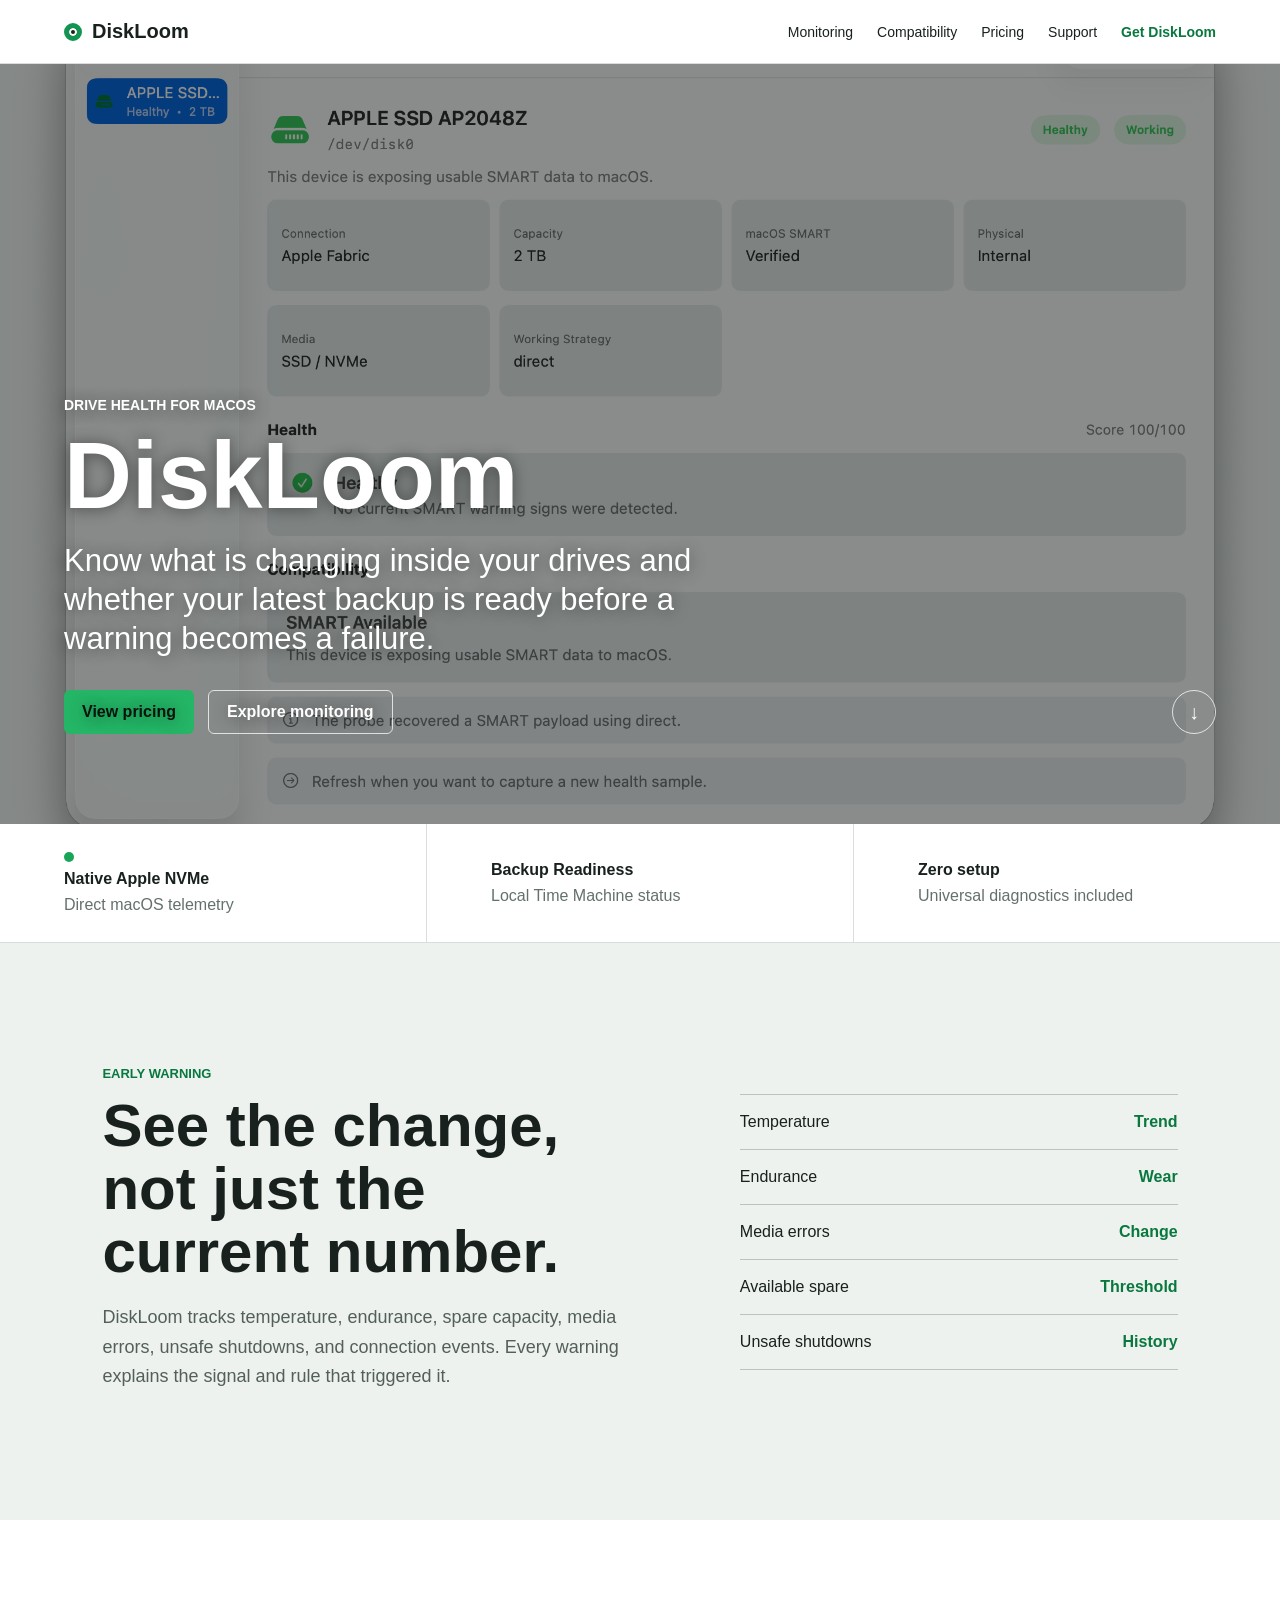
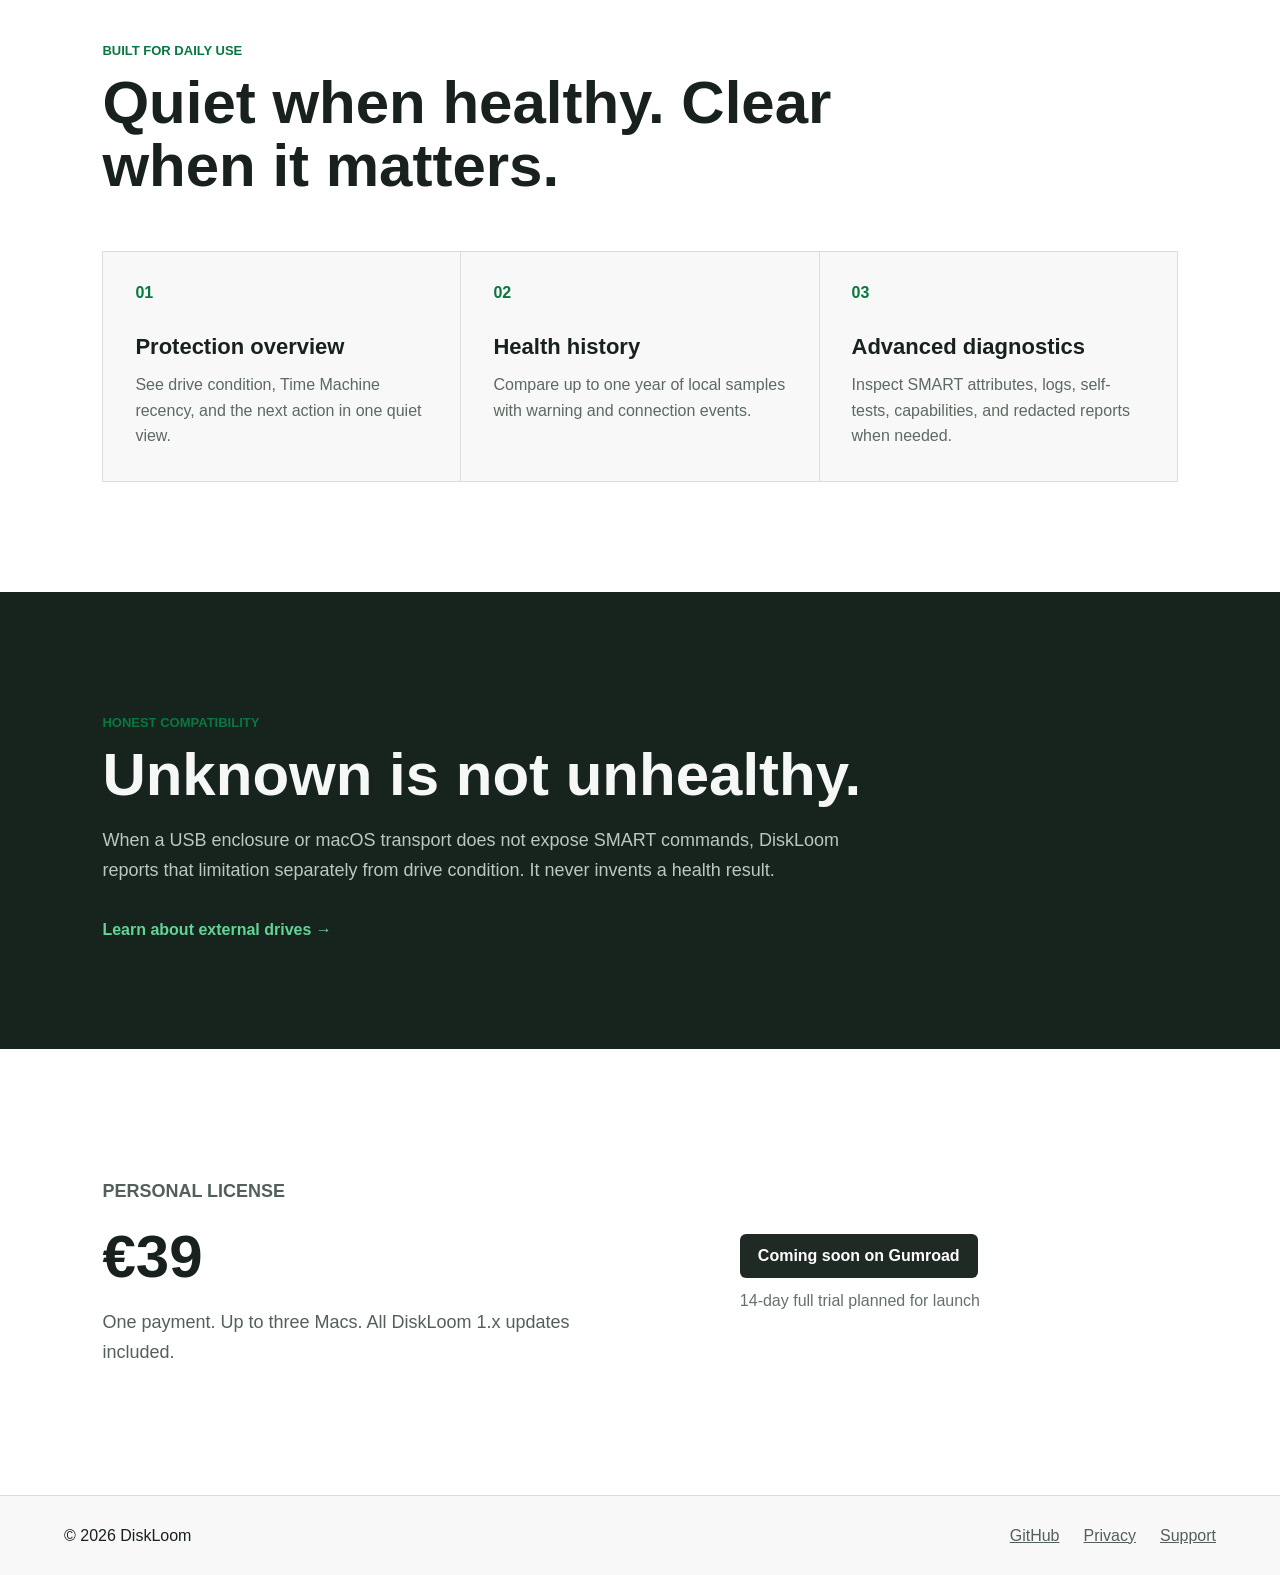
==== index.html @ 3136c2e8 "Present DiskLoom 1.0 protection features" ====
<!doctype html>
<html lang="en">
<head>
  <meta charset="utf-8">
  <meta name="viewport" content="width=device-width, initial-scale=1">
  <meta name="description" content="DiskLoom is modern drive-health monitoring for macOS, with native Apple NVMe telemetry, local history, trends, and transparent compatibility reporting.">
  <meta name="theme-color" content="#f7f8f7">
  <meta property="og:title" content="DiskLoom - Drive health for macOS">
  <meta property="og:description" content="Know what is changing inside your drives before a warning becomes a failure.">
  <meta property="og:type" content="website">
  <meta property="og:url" content="https://minh.systems/DiskLoom/">
  <meta property="og:image" content="https://minh.systems/DiskLoom/assets/diskloom-app.png">
  <title>DiskLoom - Drive health for macOS</title>
  <link rel="canonical" href="https://minh.systems/DiskLoom/">
  <link rel="icon" href="favicon.svg" type="image/svg+xml">
  <link rel="stylesheet" href="styles.css">
</head>
<body>
  <header class="site-header">
    <a class="brand" href="./" aria-label="DiskLoom home"><span class="brand-mark" aria-hidden="true"></span>DiskLoom</a>
    <nav aria-label="Primary">
      <a href="#monitoring">Monitoring</a>
      <a href="#compatibility">Compatibility</a>
      <a href="#pricing">Pricing</a>
      <a href="support.html">Support</a>
      <a class="nav-action" href="#pricing">Get DiskLoom</a>
    </nav>
  </header>

  <main>
    <section class="hero" aria-labelledby="hero-title">
      <div class="hero-copy">
        <p class="hero-kicker">Drive health for macOS</p>
        <h1 id="hero-title">DiskLoom</h1>
        <p class="hero-summary">Know what is changing inside your drives and whether your latest backup is ready before a warning becomes a failure.</p>
        <div class="hero-actions">
          <a class="primary-action" href="#pricing">View pricing</a>
          <a class="secondary-action" href="#monitoring">Explore monitoring</a>
        </div>
      </div>
      <a class="hero-next" href="#monitoring" aria-label="Continue to monitoring"><span aria-hidden="true">↓</span></a>
    </section>

    <section class="status-band" aria-label="Product highlights">
      <div><span class="status-dot" aria-hidden="true"></span><strong>Native Apple NVMe</strong><span>Direct macOS telemetry</span></div>
      <div><strong>Backup Readiness</strong><span>Local Time Machine status</span></div>
      <div><strong>Zero setup</strong><span>Universal diagnostics included</span></div>
    </section>

    <section class="feature-band" id="monitoring">
      <div class="feature-copy">
        <p class="eyebrow">Early warning</p>
        <h2>See the change, not just the current number.</h2>
        <p>DiskLoom tracks temperature, endurance, spare capacity, media errors, unsafe shutdowns, and connection events. Every warning explains the signal and rule that triggered it.</p>
      </div>
      <ul class="metric-list" aria-label="Monitored drive signals">
        <li><span>Temperature</span><strong>Trend</strong></li>
        <li><span>Endurance</span><strong>Wear</strong></li>
        <li><span>Media errors</span><strong>Change</strong></li>
        <li><span>Available spare</span><strong>Threshold</strong></li>
        <li><span>Unsafe shutdowns</span><strong>History</strong></li>
      </ul>
    </section>

    <section class="workflow-band" aria-labelledby="workflow-title">
      <div class="section-heading">
        <p class="eyebrow">Built for daily use</p>
        <h2 id="workflow-title">Quiet when healthy. Clear when it matters.</h2>
      </div>
      <div class="workflow-grid">
        <article><span>01</span><h3>Protection overview</h3><p>See drive condition, Time Machine recency, and the next action in one quiet view.</p></article>
        <article><span>02</span><h3>Health history</h3><p>Compare up to one year of local samples with warning and connection events.</p></article>
        <article><span>03</span><h3>Advanced diagnostics</h3><p>Inspect SMART attributes, logs, self-tests, capabilities, and redacted reports when needed.</p></article>
      </div>
    </section>

    <section class="compatibility-band" id="compatibility">
      <p class="eyebrow">Honest compatibility</p>
      <h2>Unknown is not unhealthy.</h2>
      <p>When a USB enclosure or macOS transport does not expose SMART commands, DiskLoom reports that limitation separately from drive condition. It never invents a health result.</p>
      <a href="support.html#external-drives">Learn about external drives <span aria-hidden="true">→</span></a>
    </section>

    <section class="pricing-band" id="pricing">
      <div>
        <p class="eyebrow">Personal license</p>
        <h2>€39</h2>
        <p>One payment. Up to three Macs. All DiskLoom 1.x updates included.</p>
      </div>
      <div class="pricing-actions">
        <span class="coming-soon" aria-label="DiskLoom will be available on Gumroad soon">Coming soon on Gumroad</span>
        <span>14-day full trial planned for launch</span>
      </div>
    </section>
  </main>

  <footer>
    <span>© 2026 DiskLoom</span>
    <a href="https://github.com/pinkysworld/DiskLoom">GitHub</a>
    <a href="privacy.html">Privacy</a>
    <a href="support.html">Support</a>
  </footer>
</body>
</html>
---- styles.css ----
:root {
  color-scheme: light;
  font-family: -apple-system, BlinkMacSystemFont, "SF Pro Text", "Helvetica Neue", sans-serif;
  color: #18211d;
  background: #f7f8f7;
  letter-spacing: 0;
  font-synthesis: none;
}

* { box-sizing: border-box; }
html { scroll-behavior: smooth; }
body { margin: 0; }
a { color: inherit; }

.site-header {
  position: sticky;
  top: 0;
  z-index: 10;
  height: 64px;
  display: flex;
  align-items: center;
  justify-content: space-between;
  padding: 0 5vw;
  background: rgba(255, 255, 255, .96);
  border-bottom: 1px solid #d9dedb;
}

.brand { display: inline-flex; align-items: center; gap: 10px; font-size: 20px; font-weight: 760; text-decoration: none; }
.brand-mark { width: 18px; height: 18px; border: 5px solid #129550; border-radius: 50%; box-shadow: inset 0 0 0 2px white; background: #18211d; }
nav { display: flex; align-items: center; gap: 24px; }
nav a { font-size: 14px; text-decoration: none; }
nav a:hover { color: #08783e; }
.nav-action { color: #08783e; font-weight: 720; }

.hero {
  position: relative;
  min-height: min(760px, calc(100vh - 64px));
  display: flex;
  align-items: flex-end;
  padding: 7vw 5vw;
  background-image: url("assets/diskloom-app.png");
  background-size: cover;
  background-position: center;
}
.hero::before { content: ""; position: absolute; inset: 0; background: rgba(9, 16, 13, .48); }
.hero-copy { position: relative; z-index: 1; width: 100%; max-width: 720px; min-width: 0; color: white; text-shadow: 0 1px 16px rgba(0, 0, 0, .45); }
.hero-kicker { margin: 0 0 18px; font-size: 14px; font-weight: 750; text-transform: uppercase; }
.hero h1 { margin: 0; font-size: clamp(54px, 8vw, 94px); line-height: .95; letter-spacing: 0; }
.hero-summary { max-width: 680px; margin: 22px 0 32px; font-size: clamp(21px, 3vw, 31px); line-height: 1.25; overflow-wrap: anywhere; }
.hero-actions { display: flex; align-items: center; gap: 14px; flex-wrap: wrap; }
.hero-next { position: absolute; z-index: 2; right: 5vw; bottom: 7vw; width: 44px; height: 44px; display: grid; place-items: center; border: 1px solid rgba(255,255,255,.75); border-radius: 50%; color: white; text-decoration: none; font-size: 20px; }

.primary-action, .secondary-action, .coming-soon {
  min-height: 44px;
  display: inline-flex;
  align-items: center;
  padding: 0 18px;
  border-radius: 6px;
  font-weight: 720;
  text-decoration: none;
}
.primary-action { background: #24b566; color: #07140c; }
.primary-action:hover { background: #47c77f; }
.secondary-action { border: 1px solid rgba(255, 255, 255, .75); color: white; }

.status-band {
  display: grid;
  grid-template-columns: repeat(3, 1fr);
  gap: 1px;
  background: #d9dedb;
  border-bottom: 1px solid #d9dedb;
}
.status-band > div { min-height: 116px; padding: 28px 5vw; background: white; display: flex; flex-direction: column; justify-content: center; gap: 8px; }
.status-band span { color: #64716a; }
.status-band .status-dot { width: 10px; height: 10px; border-radius: 50%; background: #18a558; }

.feature-band, .pricing-band {
  display: grid;
  grid-template-columns: 1.1fr .9fr;
  gap: 8vw;
  padding: 110px 8vw;
  align-items: center;
}
.feature-band { background: #eef2ef; }
.feature-copy { max-width: 680px; }
.eyebrow { color: #08783e; font-weight: 760; text-transform: uppercase; font-size: 13px; }
h2 { margin: 12px 0 20px; font-size: clamp(34px, 5vw, 60px); line-height: 1.05; letter-spacing: 0; }
.feature-copy > p:last-child, .compatibility-band > p:last-of-type, .pricing-band p { color: #536059; line-height: 1.65; font-size: 18px; }

.metric-list { list-style: none; padding: 0; margin: 0; border-top: 1px solid #bac4be; }
.metric-list li { display: flex; justify-content: space-between; gap: 24px; padding: 18px 0; border-bottom: 1px solid #bac4be; }
.metric-list strong { color: #08783e; }

.workflow-band { padding: 110px 8vw; background: #ffffff; }
.section-heading { max-width: 860px; }
.workflow-grid { display: grid; grid-template-columns: repeat(3, 1fr); gap: 1px; margin-top: 54px; background: #d9dedb; border: 1px solid #d9dedb; }
.workflow-grid article { min-width: 0; padding: 32px; background: #f7f8f7; }
.workflow-grid article > span { color: #08783e; font-variant-numeric: tabular-nums; font-weight: 760; }
.workflow-grid h3 { margin: 32px 0 12px; font-size: 22px; }
.workflow-grid p { margin: 0; color: #5d6962; line-height: 1.6; }

.compatibility-band { padding: 110px 8vw; background: #17231d; color: #f5f8f6; }
.compatibility-band p { max-width: 760px; }
.compatibility-band > p:last-of-type { color: #bac9c0; }
.compatibility-band a { display: inline-block; margin-top: 18px; color: #62d493; font-weight: 720; text-decoration: none; }

.pricing-band { background: #ffffff; }
.pricing-band h2 { font-variant-numeric: tabular-nums; }
.pricing-actions { display: flex; flex-direction: column; align-items: flex-start; gap: 14px; }
.coming-soon { background: #202a25; color: white; }
.pricing-actions > span:last-child { color: #64716a; }

footer { min-height: 80px; display: flex; gap: 24px; align-items: center; padding: 0 5vw; border-top: 1px solid #d9dedb; }
footer span { margin-right: auto; }
footer a { color: #536059; }

.legal { max-width: 840px; margin: 0 auto; padding: 80px 24px 120px; line-height: 1.65; }
.legal h1 { font-size: 48px; }
.legal h2 { margin-top: 48px; font-size: 28px; }
.legal p, .legal li { color: #536059; }
.legal a { color: #08783e; }

@media (max-width: 820px) {
  nav a:not(.nav-action) { display: none; }
  .hero { min-height: 680px; padding: 56px 24px; background-position: 62% center; }
  .hero-copy { width: 100%; max-width: 100%; }
  .hero-summary { width: 100%; font-size: 21px; white-space: normal; }
  .hero-next { right: 24px; bottom: 56px; }
  .status-band, .feature-band, .pricing-band, .workflow-grid { grid-template-columns: 1fr; }
  .feature-band, .pricing-band, .compatibility-band, .workflow-band { padding: 72px 24px; }
  .status-band > div { min-height: 96px; padding: 22px 24px; }
  .workflow-grid { margin-top: 36px; }
}

@media (max-width: 520px) {
  .site-header { padding: 0 20px; }
  nav .nav-action { display: none; }
  .hero h1 { font-size: 54px; }
  .hero-next { display: none; }
  .primary-action, .secondary-action { width: 100%; justify-content: center; }
  footer { padding: 24px; flex-wrap: wrap; }
  footer span { width: 100%; margin-right: 0; }
}

@media (prefers-reduced-motion: reduce) { html { scroll-behavior: auto; } }
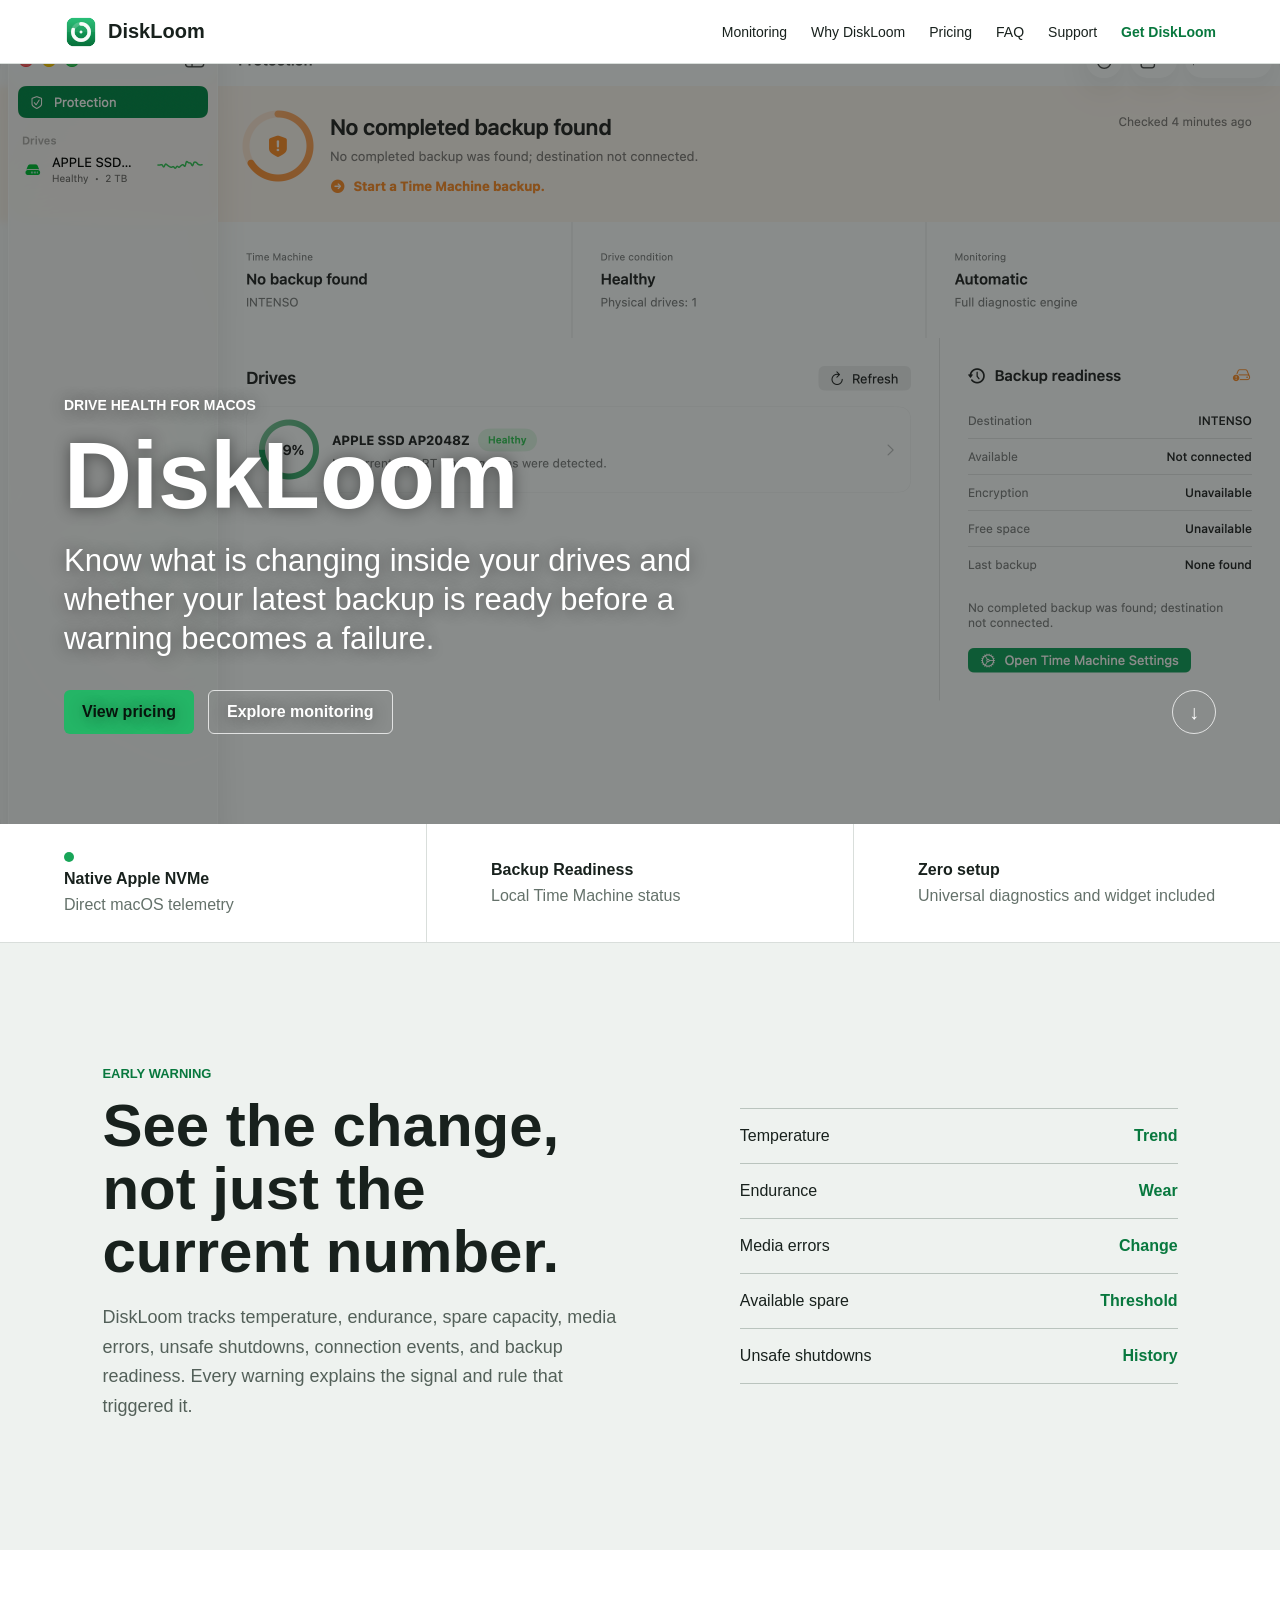
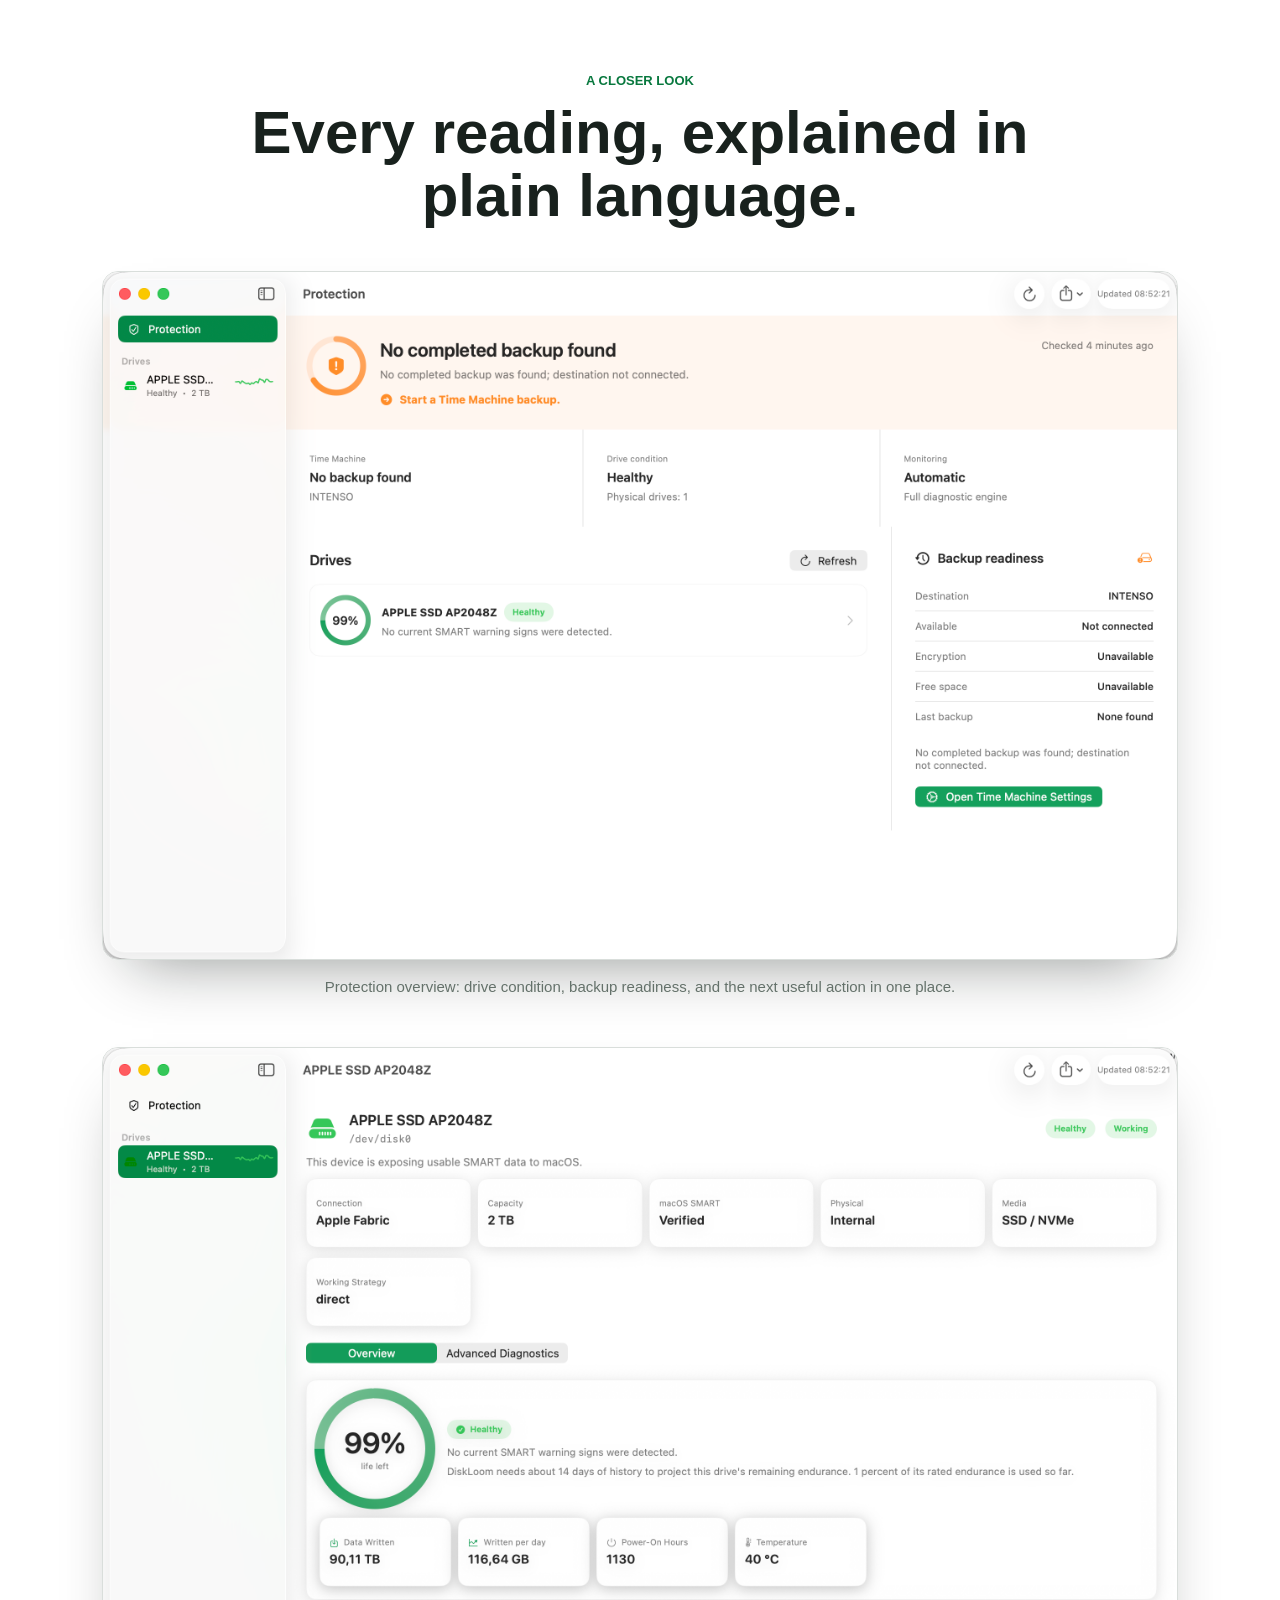
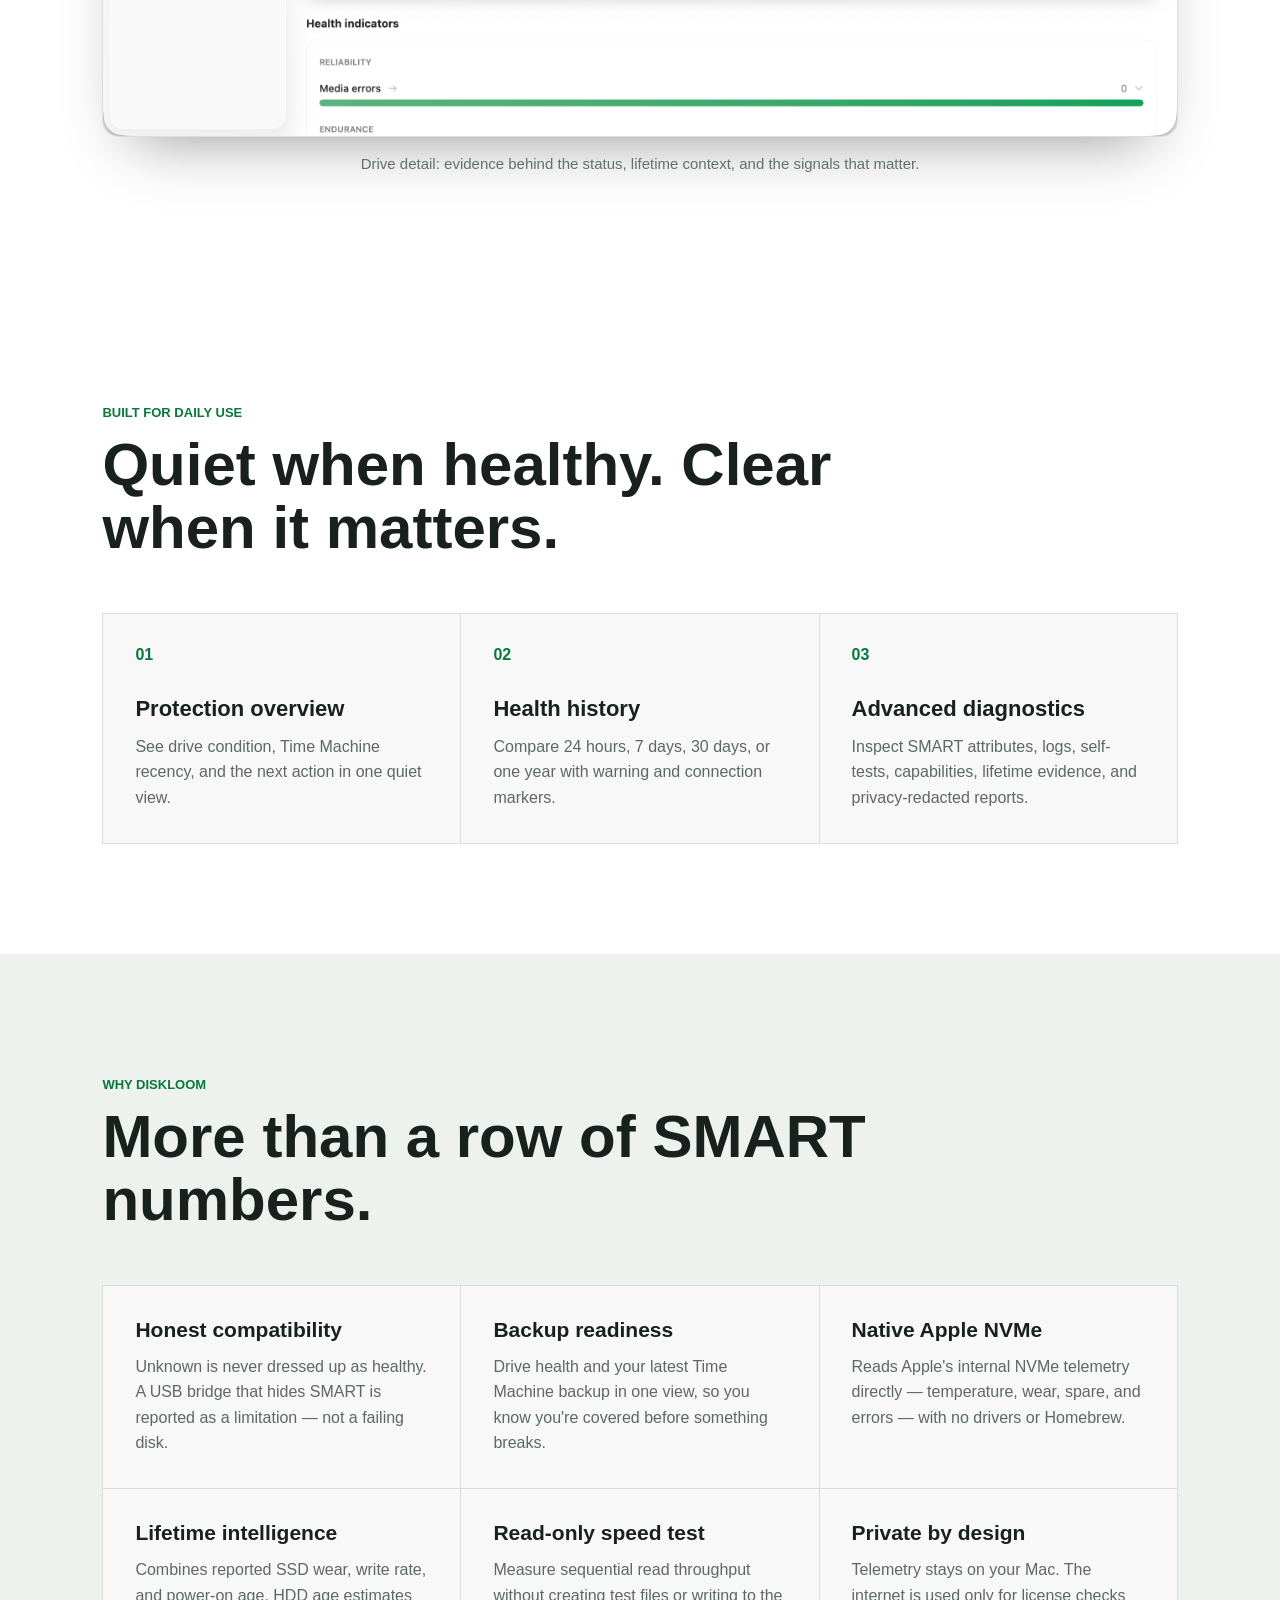
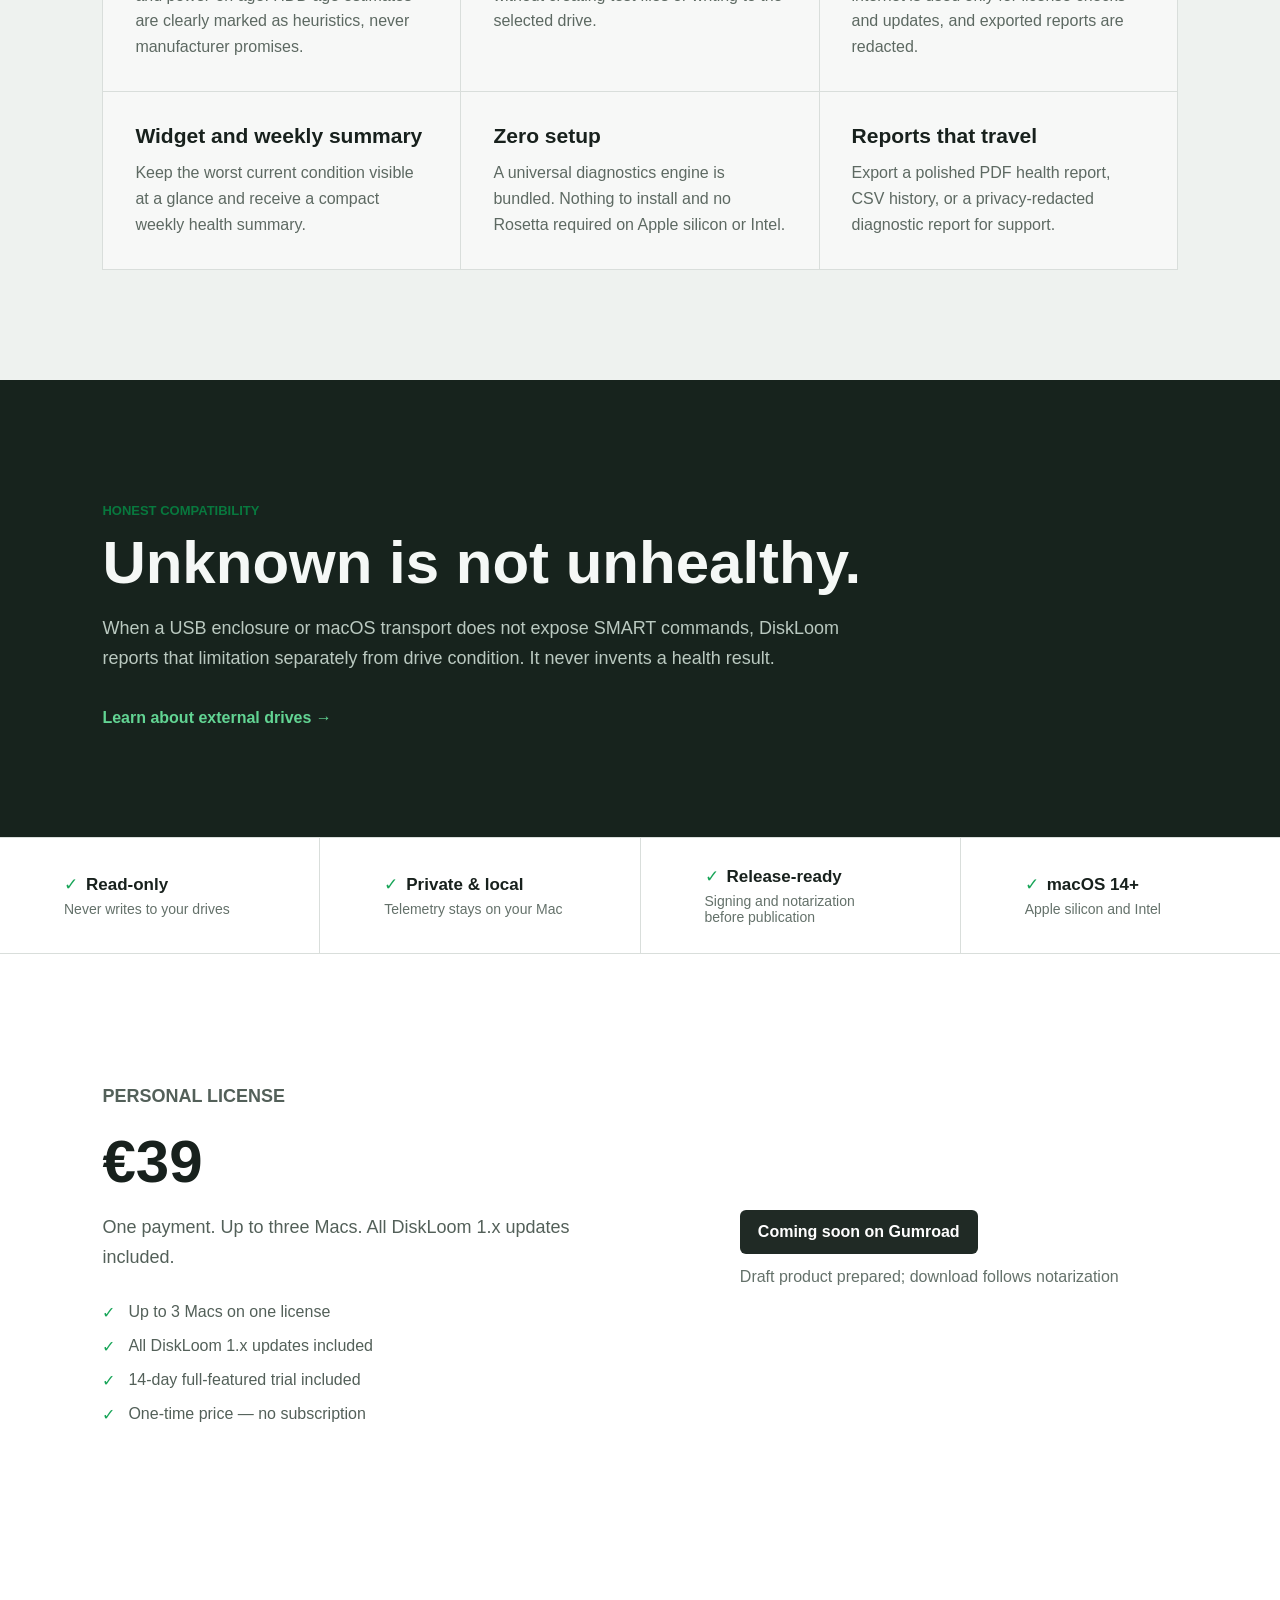
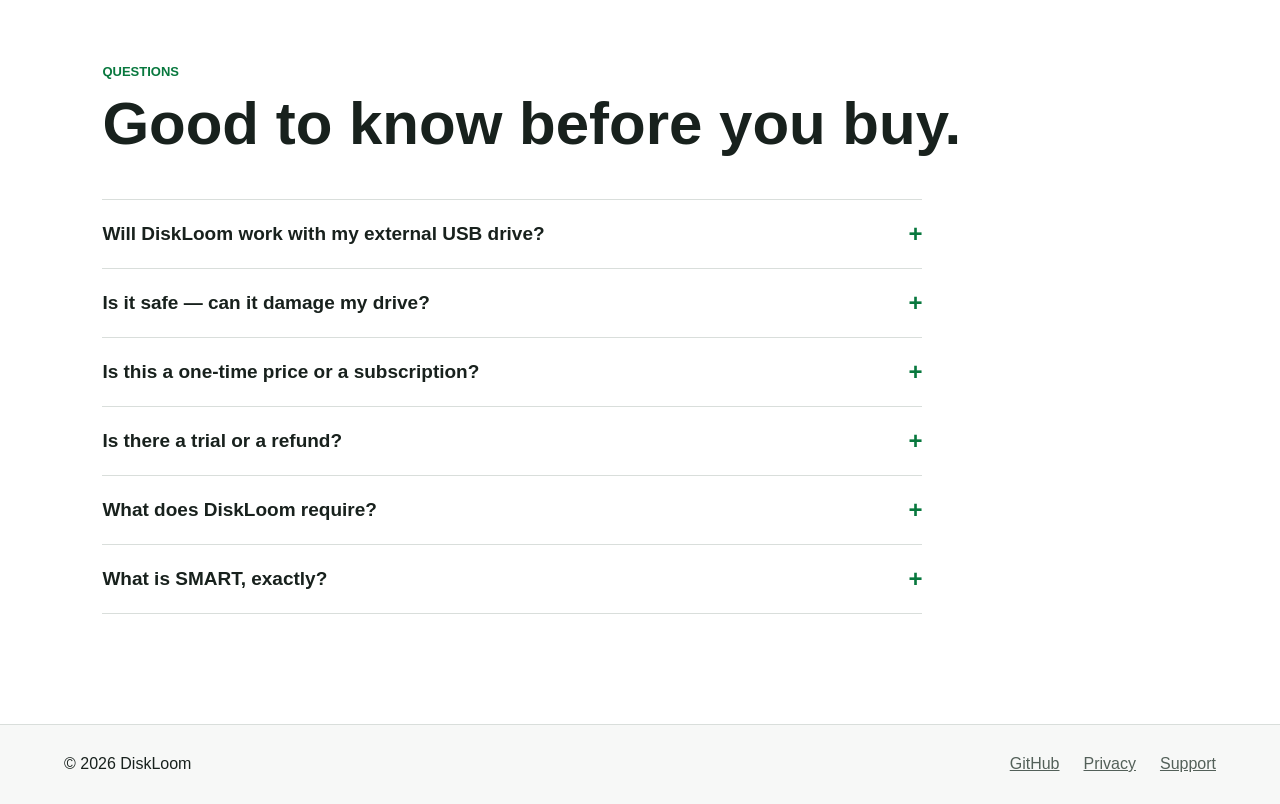
==== commit 91a3e5d3: "Refresh DiskLoom launch site" ====
--- a/index.html
+++ b/index.html
@@ -3,25 +3,27 @@
 <head>
   <meta charset="utf-8">
   <meta name="viewport" content="width=device-width, initial-scale=1">
-  <meta name="description" content="DiskLoom is modern drive-health monitoring for macOS, with native Apple NVMe telemetry, local history, trends, and transparent compatibility reporting.">
+  <meta name="description" content="DiskLoom combines modern drive-health monitoring, lifetime trends, a read-only speed test, Time Machine readiness, and honest external-drive compatibility on macOS.">
   <meta name="theme-color" content="#f7f8f7">
   <meta property="og:title" content="DiskLoom - Drive health for macOS">
-  <meta property="og:description" content="Know what is changing inside your drives before a warning becomes a failure.">
+  <meta property="og:description" content="Drive health, lifetime trends, backup readiness, and clear next steps for macOS.">
   <meta property="og:type" content="website">
   <meta property="og:url" content="https://minh.systems/DiskLoom/">
-  <meta property="og:image" content="https://minh.systems/DiskLoom/assets/diskloom-app.png">
+  <meta property="og:image" content="https://minh.systems/DiskLoom/assets/diskloom-overview.png">
   <title>DiskLoom - Drive health for macOS</title>
   <link rel="canonical" href="https://minh.systems/DiskLoom/">
-  <link rel="icon" href="favicon.svg" type="image/svg+xml">
+  <link rel="icon" href="assets/diskloom-icon.png" type="image/png">
+  <link rel="apple-touch-icon" href="assets/diskloom-icon.png">
   <link rel="stylesheet" href="styles.css">
 </head>
 <body>
   <header class="site-header">
-    <a class="brand" href="./" aria-label="DiskLoom home"><span class="brand-mark" aria-hidden="true"></span>DiskLoom</a>
+    <a class="brand" href="./" aria-label="DiskLoom home"><img src="assets/diskloom-icon.png" alt="" width="34" height="34">DiskLoom</a>
     <nav aria-label="Primary">
       <a href="#monitoring">Monitoring</a>
-      <a href="#compatibility">Compatibility</a>
+      <a href="#why">Why DiskLoom</a>
       <a href="#pricing">Pricing</a>
+      <a href="#faq">FAQ</a>
       <a href="support.html">Support</a>
       <a class="nav-action" href="#pricing">Get DiskLoom</a>
     </nav>
@@ -44,14 +46,14 @@
     <section class="status-band" aria-label="Product highlights">
       <div><span class="status-dot" aria-hidden="true"></span><strong>Native Apple NVMe</strong><span>Direct macOS telemetry</span></div>
       <div><strong>Backup Readiness</strong><span>Local Time Machine status</span></div>
-      <div><strong>Zero setup</strong><span>Universal diagnostics included</span></div>
+      <div><strong>Zero setup</strong><span>Universal diagnostics and widget included</span></div>
     </section>
 
     <section class="feature-band" id="monitoring">
       <div class="feature-copy">
         <p class="eyebrow">Early warning</p>
         <h2>See the change, not just the current number.</h2>
-        <p>DiskLoom tracks temperature, endurance, spare capacity, media errors, unsafe shutdowns, and connection events. Every warning explains the signal and rule that triggered it.</p>
+        <p>DiskLoom tracks temperature, endurance, spare capacity, media errors, unsafe shutdowns, connection events, and backup readiness. Every warning explains the signal and rule that triggered it.</p>
       </div>
       <ul class="metric-list" aria-label="Monitored drive signals">
         <li><span>Temperature</span><strong>Trend</strong></li>
@@ -62,6 +64,23 @@
       </ul>
     </section>
 
+    <section class="showcase" aria-labelledby="showcase-title">
+      <div class="section-heading">
+        <p class="eyebrow">A closer look</p>
+        <h2 id="showcase-title">Every reading, explained in plain language.</h2>
+      </div>
+      <figure>
+        <img src="assets/diskloom-overview.png" width="2560" height="1640"
+             alt="DiskLoom Protection overview showing drive condition, Time Machine backup readiness, and a recommended action.">
+        <figcaption>Protection overview: drive condition, backup readiness, and the next useful action in one place.</figcaption>
+      </figure>
+      <figure>
+        <img src="assets/diskloom-detail.png" width="2560" height="1640"
+             alt="DiskLoom device detail showing SSD life remaining, written data, power-on hours, temperature, and health indicators.">
+        <figcaption>Drive detail: evidence behind the status, lifetime context, and the signals that matter.</figcaption>
+      </figure>
+    </section>
+
     <section class="workflow-band" aria-labelledby="workflow-title">
       <div class="section-heading">
         <p class="eyebrow">Built for daily use</p>
@@ -69,8 +88,53 @@
       </div>
       <div class="workflow-grid">
         <article><span>01</span><h3>Protection overview</h3><p>See drive condition, Time Machine recency, and the next action in one quiet view.</p></article>
-        <article><span>02</span><h3>Health history</h3><p>Compare up to one year of local samples with warning and connection events.</p></article>
-        <article><span>03</span><h3>Advanced diagnostics</h3><p>Inspect SMART attributes, logs, self-tests, capabilities, and redacted reports when needed.</p></article>
+        <article><span>02</span><h3>Health history</h3><p>Compare 24 hours, 7 days, 30 days, or one year with warning and connection markers.</p></article>
+        <article><span>03</span><h3>Advanced diagnostics</h3><p>Inspect SMART attributes, logs, self-tests, capabilities, lifetime evidence, and privacy-redacted reports.</p></article>
+      </div>
+    </section>
+
+    <section class="why-band" id="why" aria-labelledby="why-title">
+      <div class="section-heading">
+        <p class="eyebrow">Why DiskLoom</p>
+        <h2 id="why-title">More than a row of SMART numbers.</h2>
+      </div>
+      <div class="why-grid">
+        <article>
+          <h3>Honest compatibility</h3>
+          <p>Unknown is never dressed up as healthy. A USB bridge that hides SMART is reported as a limitation — not a failing disk.</p>
+        </article>
+        <article>
+          <h3>Backup readiness</h3>
+          <p>Drive health and your latest Time Machine backup in one view, so you know you're covered before something breaks.</p>
+        </article>
+        <article>
+          <h3>Native Apple NVMe</h3>
+          <p>Reads Apple's internal NVMe telemetry directly — temperature, wear, spare, and errors — with no drivers or Homebrew.</p>
+        </article>
+        <article>
+          <h3>Lifetime intelligence</h3>
+          <p>Combines reported SSD wear, write rate, and power-on age. HDD age estimates are clearly marked as heuristics, never manufacturer promises.</p>
+        </article>
+        <article>
+          <h3>Read-only speed test</h3>
+          <p>Measure sequential read throughput without creating test files or writing to the selected drive.</p>
+        </article>
+        <article>
+          <h3>Private by design</h3>
+          <p>Telemetry stays on your Mac. The internet is used only for license checks and updates, and exported reports are redacted.</p>
+        </article>
+        <article>
+          <h3>Widget and weekly summary</h3>
+          <p>Keep the worst current condition visible at a glance and receive a compact weekly health summary.</p>
+        </article>
+        <article>
+          <h3>Zero setup</h3>
+          <p>A universal diagnostics engine is bundled. Nothing to install and no Rosetta required on Apple silicon or Intel.</p>
+        </article>
+        <article>
+          <h3>Reports that travel</h3>
+          <p>Export a polished PDF health report, CSV history, or a privacy-redacted diagnostic report for support.</p>
+        </article>
       </div>
     </section>
 
@@ -81,15 +145,61 @@
       <a href="support.html#external-drives">Learn about external drives <span aria-hidden="true">→</span></a>
     </section>
 
+    <section class="trust-band" aria-label="Trust and safety">
+      <div><strong>Read-only</strong><span>Never writes to your drives</span></div>
+      <div><strong>Private &amp; local</strong><span>Telemetry stays on your Mac</span></div>
+      <div><strong>Release-ready</strong><span>Signing and notarization before publication</span></div>
+      <div><strong>macOS 14+</strong><span>Apple silicon and Intel</span></div>
+    </section>
+
     <section class="pricing-band" id="pricing">
       <div>
         <p class="eyebrow">Personal license</p>
         <h2>€39</h2>
         <p>One payment. Up to three Macs. All DiskLoom 1.x updates included.</p>
+        <ul class="value-list">
+          <li>Up to 3 Macs on one license</li>
+          <li>All DiskLoom 1.x updates included</li>
+          <li>14-day full-featured trial included</li>
+          <li>One-time price — no subscription</li>
+        </ul>
       </div>
       <div class="pricing-actions">
         <span class="coming-soon" aria-label="DiskLoom will be available on Gumroad soon">Coming soon on Gumroad</span>
-        <span>14-day full trial planned for launch</span>
+        <span>Draft product prepared; download follows notarization</span>
+      </div>
+    </section>
+
+    <section class="faq-band" id="faq" aria-labelledby="faq-title">
+      <div class="section-heading">
+        <p class="eyebrow">Questions</p>
+        <h2 id="faq-title">Good to know before you buy.</h2>
+      </div>
+      <div class="faq">
+        <details>
+          <summary>Will DiskLoom work with my external USB drive?</summary>
+          <p>Many USB enclosures don't pass SMART data through to macOS. DiskLoom tries several access methods and, when the bridge blocks it, tells you clearly instead of guessing. Internal drives and many quality enclosures are fully supported.</p>
+        </details>
+        <details>
+          <summary>Is it safe — can it damage my drive?</summary>
+          <p>DiskLoom is strictly read-only. Even its optional speed test reads existing files and never creates test data, formats, or modifies drives, partitions, or firmware.</p>
+        </details>
+        <details>
+          <summary>Is this a one-time price or a subscription?</summary>
+          <p>One payment of €39 covers up to three Macs and every DiskLoom 1.x update. There is no subscription.</p>
+        </details>
+        <details>
+          <summary>Is there a trial or a refund?</summary>
+          <p>Yes. A 14-day, full-featured trial is built into the app so you can confirm DiskLoom reads your drives before paying.</p>
+        </details>
+        <details>
+          <summary>What does DiskLoom require?</summary>
+          <p>macOS 14 (Sonoma) or later, on Apple silicon or Intel. The diagnostics engine is bundled — no Homebrew or Rosetta needed.</p>
+        </details>
+        <details>
+          <summary>What is SMART, exactly?</summary>
+          <p>SMART is the health data your drive keeps about itself — temperature, wear, reallocated sectors, and errors. DiskLoom reads it, scores it, and explains what each signal means.</p>
+        </details>
       </div>
     </section>
   </main>
--- a/styles.css
+++ b/styles.css
@@ -26,7 +26,7 @@
 }
 
 .brand { display: inline-flex; align-items: center; gap: 10px; font-size: 20px; font-weight: 760; text-decoration: none; }
-.brand-mark { width: 18px; height: 18px; border: 5px solid #129550; border-radius: 50%; box-shadow: inset 0 0 0 2px white; background: #18211d; }
+.brand img { display: block; width: 34px; height: 34px; border-radius: 8px; }
 nav { display: flex; align-items: center; gap: 24px; }
 nav a { font-size: 14px; text-decoration: none; }
 nav a:hover { color: #08783e; }
@@ -38,7 +38,7 @@
   display: flex;
   align-items: flex-end;
   padding: 7vw 5vw;
-  background-image: url("assets/diskloom-app.png");
+  background-image: url("assets/diskloom-overview.png");
   background-size: cover;
   background-position: center;
 }
@@ -143,3 +143,53 @@
 }
 
 @media (prefers-reduced-motion: reduce) { html { scroll-behavior: auto; } }
+
+/* Screenshot showcase */
+.showcase { padding: 110px 8vw; background: #ffffff; }
+.showcase .section-heading { max-width: 860px; margin: 0 auto 44px; text-align: center; }
+.showcase figure { margin: 0 auto 52px; max-width: 1160px; }
+.showcase figure:last-child { margin-bottom: 0; }
+.showcase img { width: 100%; height: auto; display: block; border-radius: 16px; border: 1px solid #d9dedb; box-shadow: 0 30px 60px -30px rgba(9, 16, 13, .45); }
+.showcase figcaption { margin-top: 18px; text-align: center; color: #64716a; font-size: 15px; }
+
+/* Why DiskLoom */
+.why-band { padding: 110px 8vw; background: #eef2ef; }
+.why-band .section-heading { max-width: 860px; }
+.why-grid { display: grid; grid-template-columns: repeat(3, 1fr); gap: 1px; margin-top: 54px; background: #d9dedb; border: 1px solid #d9dedb; }
+.why-grid article { min-width: 0; padding: 32px; background: #f7f8f7; }
+.why-grid h3 { margin: 0 0 12px; font-size: 21px; }
+.why-grid p { margin: 0; color: #5d6962; line-height: 1.6; }
+
+/* Trust band */
+.trust-band { display: grid; grid-template-columns: repeat(4, 1fr); gap: 1px; background: #d9dedb; border-top: 1px solid #d9dedb; border-bottom: 1px solid #d9dedb; }
+.trust-band > div { min-height: 108px; padding: 28px 5vw; background: white; display: flex; flex-direction: column; justify-content: center; gap: 6px; }
+.trust-band strong { font-size: 17px; }
+.trust-band strong::before { content: "✓"; color: #18a558; font-weight: 800; margin-right: 8px; }
+.trust-band span { color: #64716a; font-size: 14px; }
+
+/* Pricing value list */
+.value-list { list-style: none; padding: 0; margin: 22px 0 0; }
+.value-list li { position: relative; padding: 8px 0 8px 26px; color: #536059; font-size: 16px; }
+.value-list li::before { content: "✓"; position: absolute; left: 0; color: #18a558; font-weight: 800; }
+
+/* FAQ */
+.faq-band { padding: 110px 8vw; background: #ffffff; }
+.faq { max-width: 820px; margin: 44px 0 0; border-top: 1px solid #d9dedb; }
+.faq details { border-bottom: 1px solid #d9dedb; }
+.faq summary { cursor: pointer; list-style: none; padding: 22px 0; font-size: 19px; font-weight: 640; display: flex; justify-content: space-between; align-items: center; gap: 16px; }
+.faq summary::-webkit-details-marker { display: none; }
+.faq summary::after { content: "+"; color: #08783e; font-weight: 700; font-size: 24px; line-height: 1; }
+.faq details[open] summary::after { content: "\2013"; }
+.faq details p { margin: 0 0 22px; max-width: 720px; color: #536059; line-height: 1.65; font-size: 17px; }
+
+@media (max-width: 820px) {
+  .showcase, .why-band, .faq-band { padding: 72px 24px; }
+  .why-grid { grid-template-columns: 1fr; margin-top: 36px; }
+  .trust-band { grid-template-columns: repeat(2, 1fr); }
+  .trust-band > div { min-height: 92px; padding: 22px 24px; }
+  .faq summary { font-size: 18px; }
+}
+
+@media (max-width: 520px) {
+  .trust-band { grid-template-columns: 1fr; }
+}
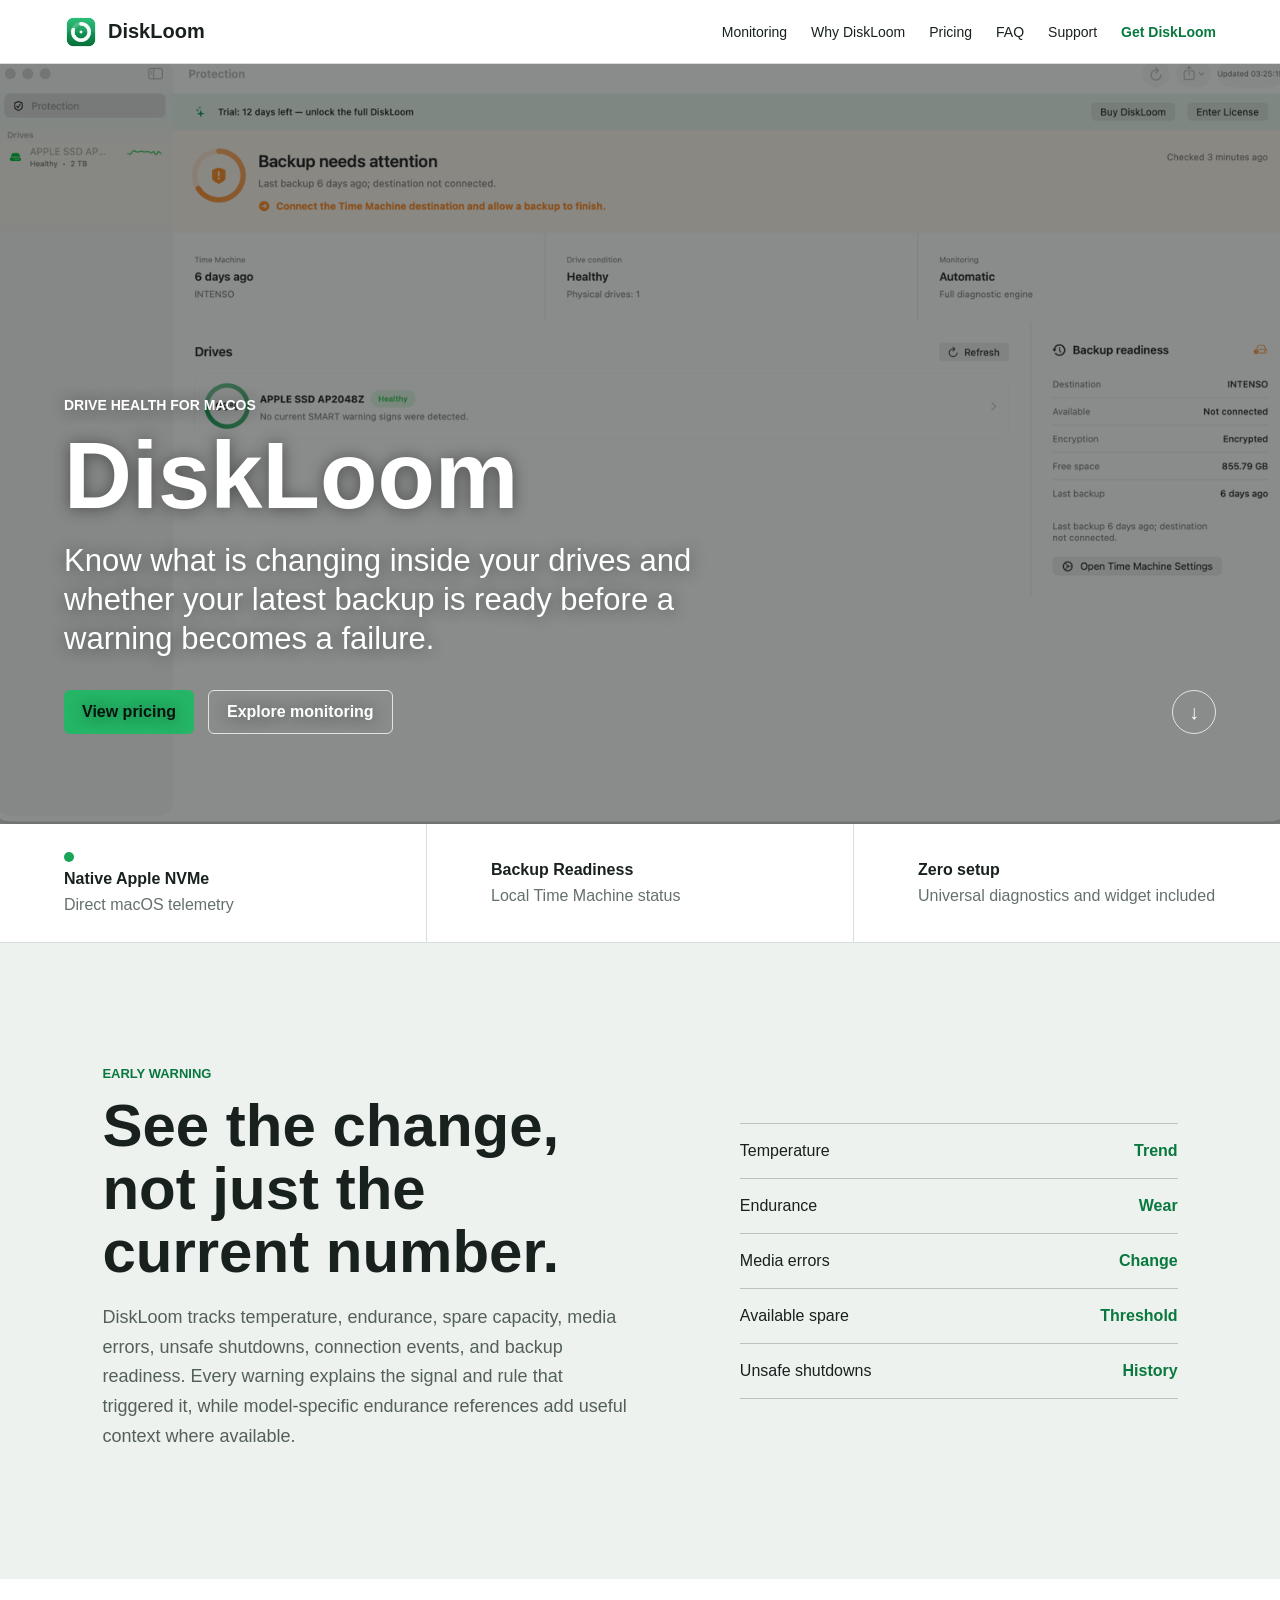
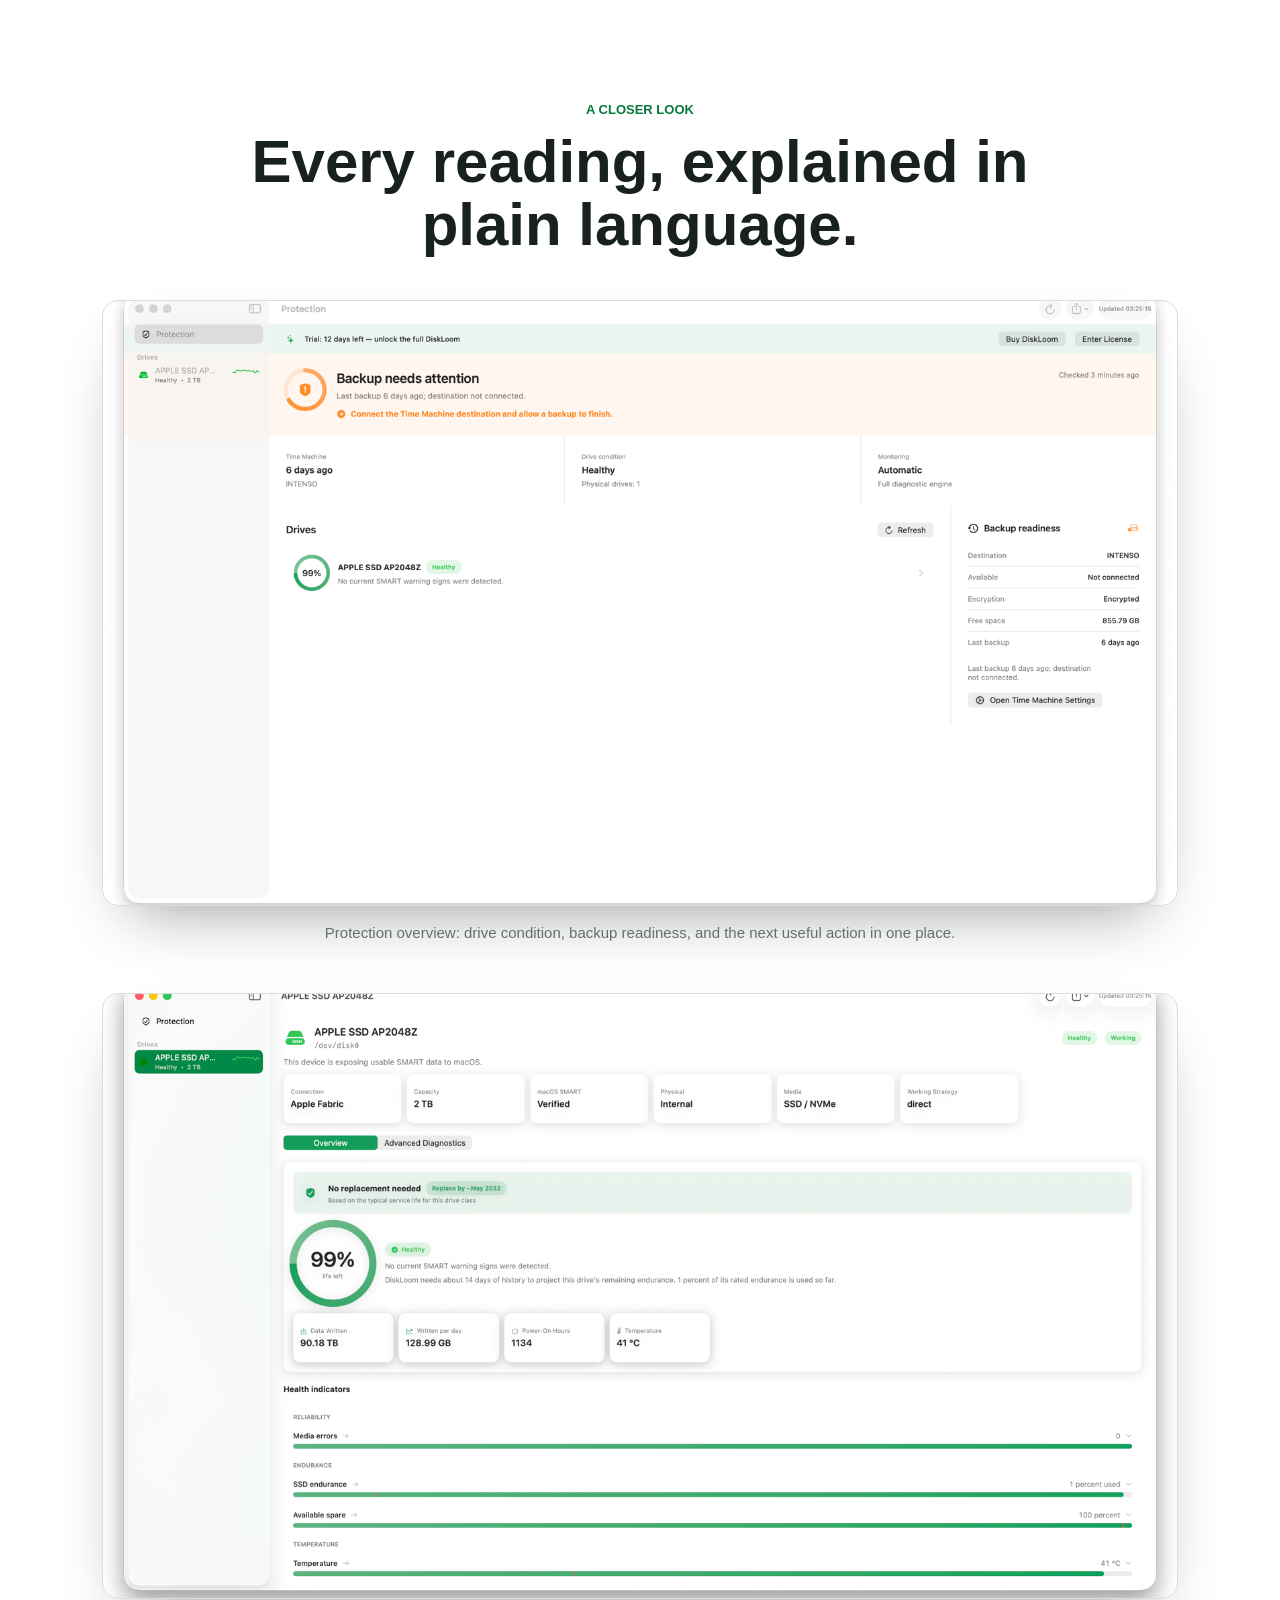
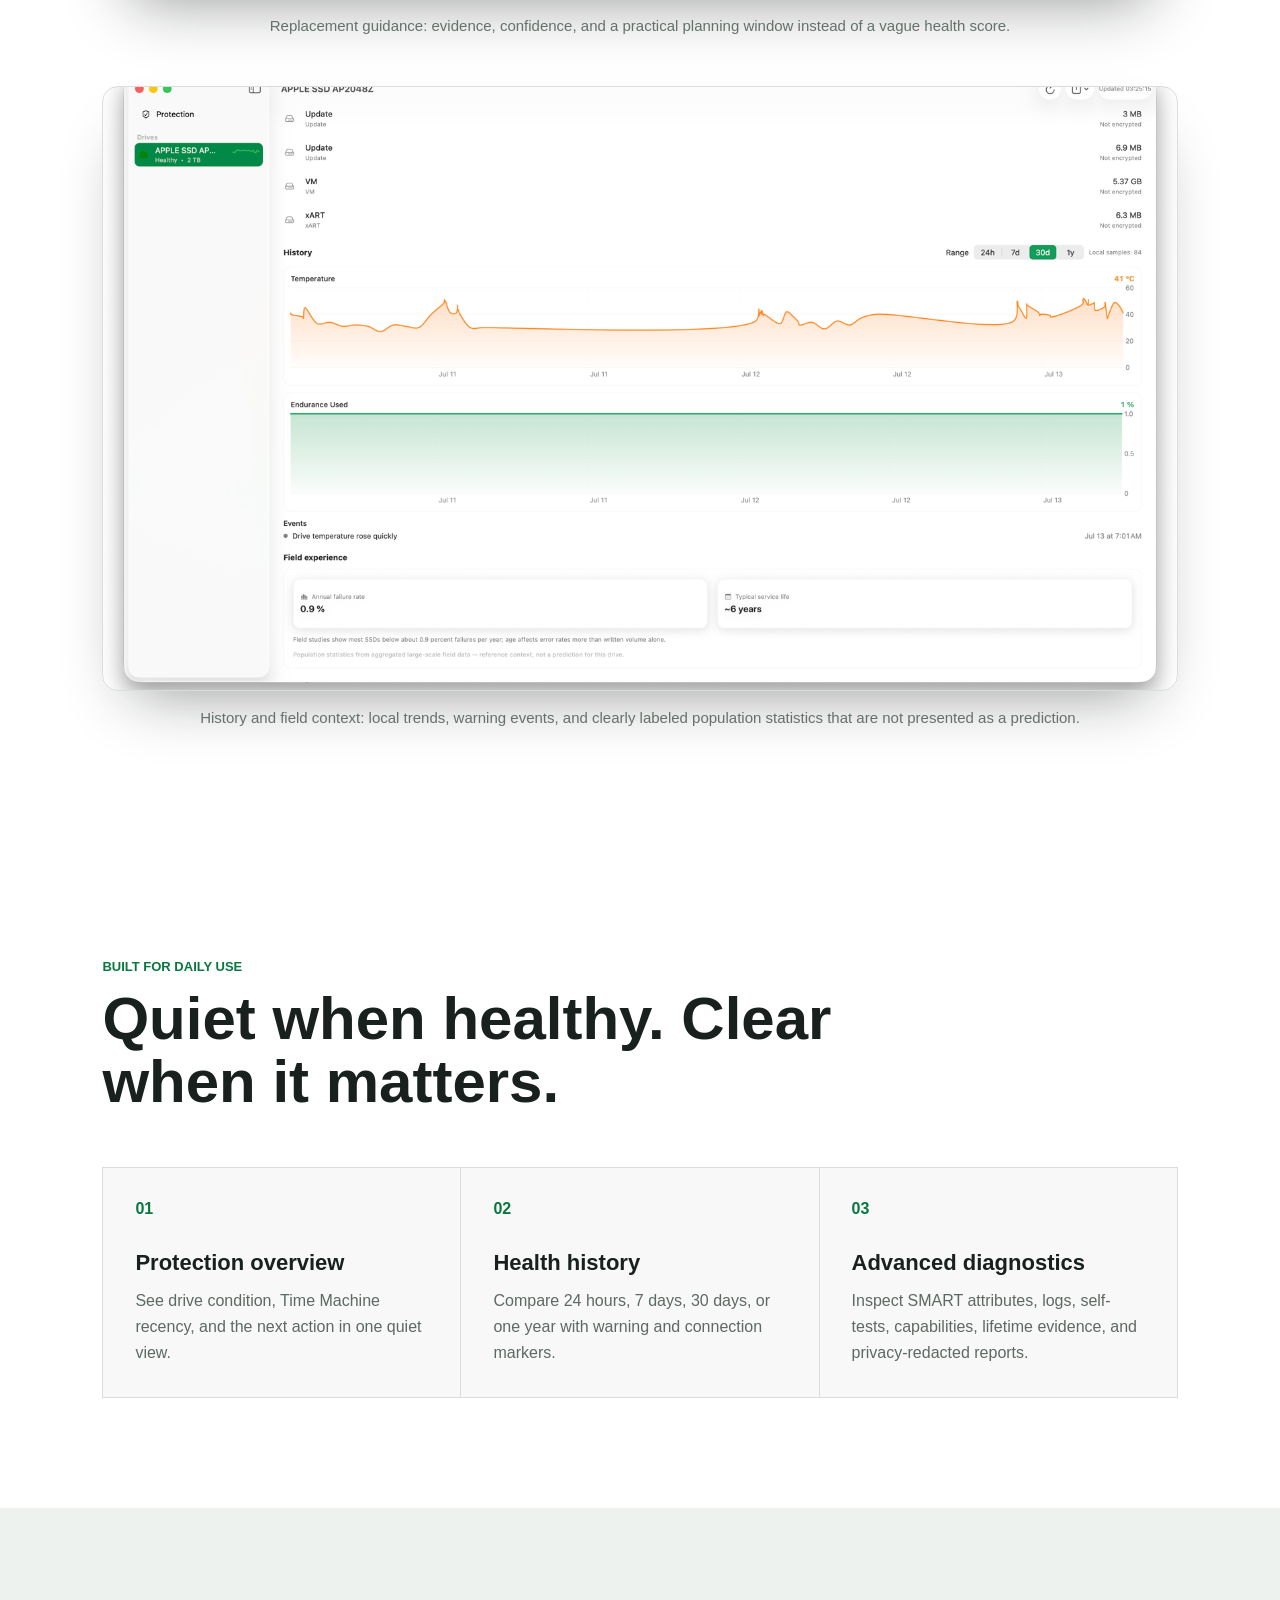
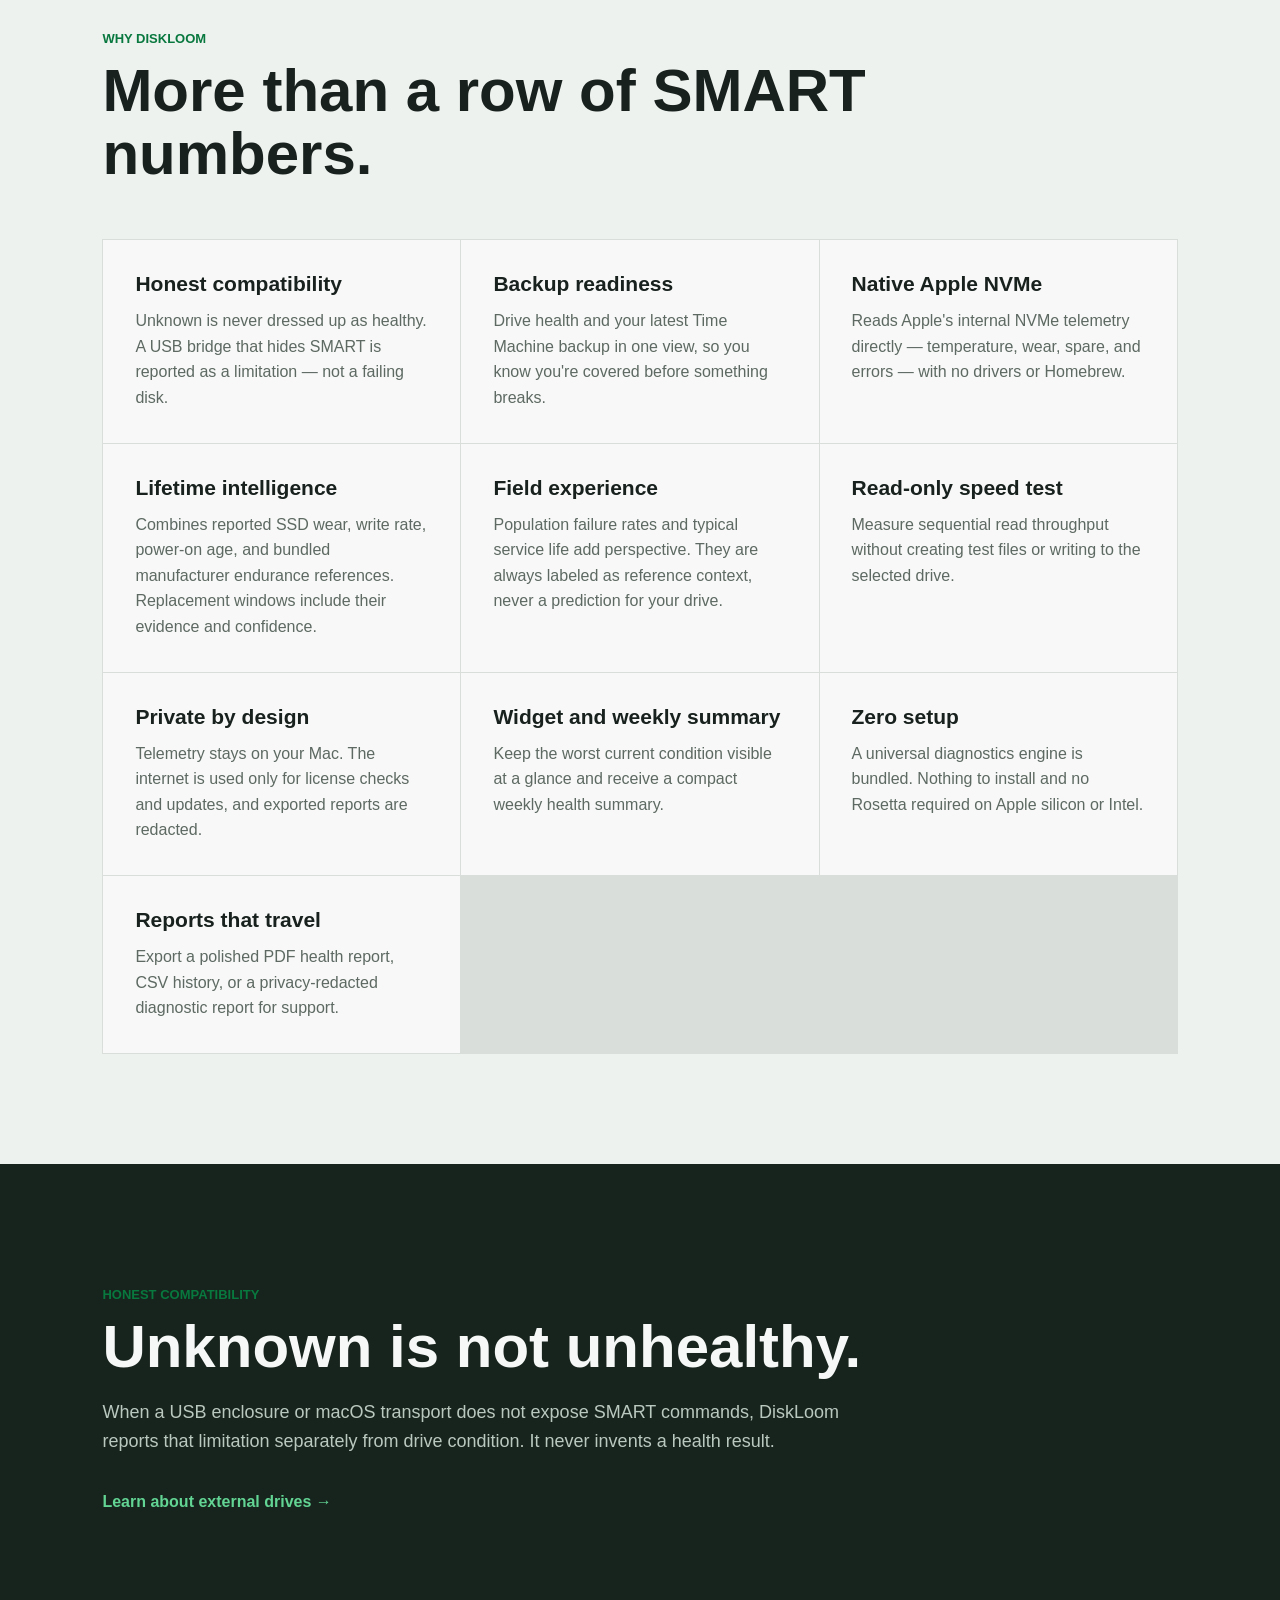
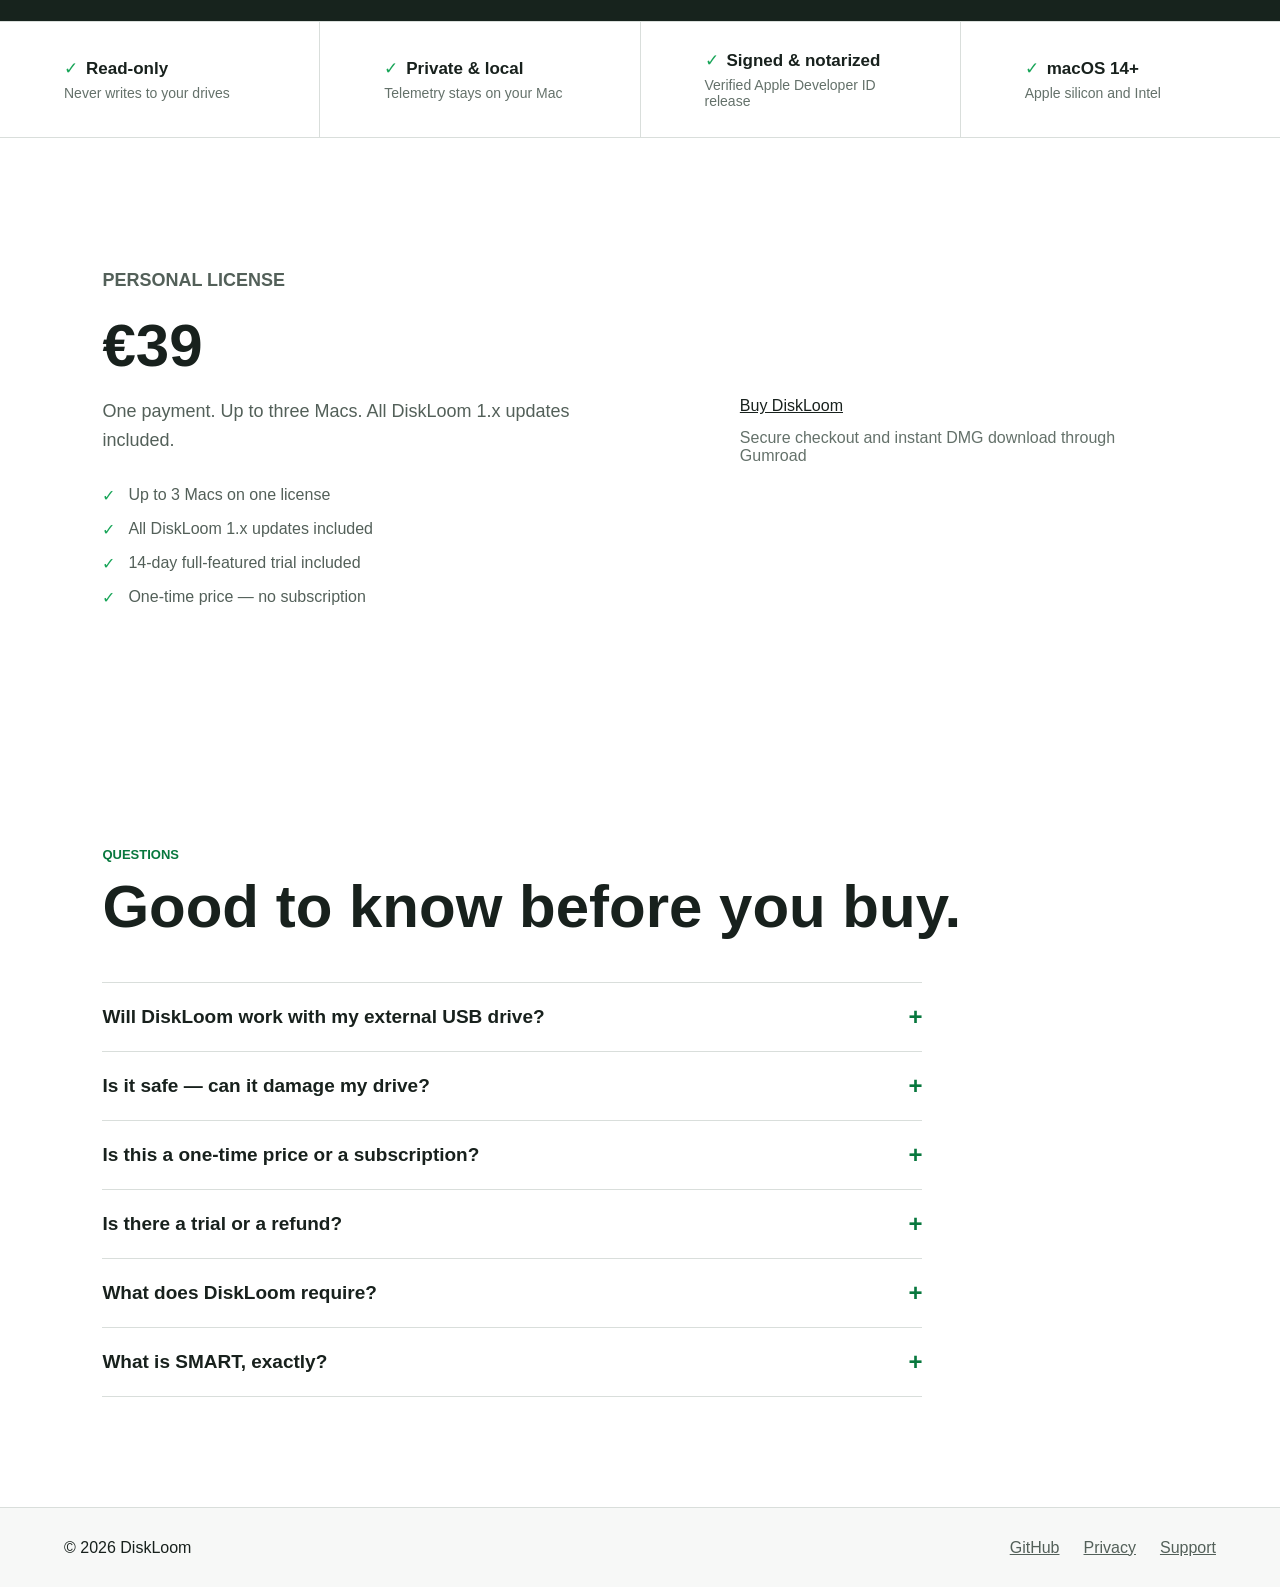
==== commit dc841708: "Update DiskLoom launch site and product visuals" ====
--- a/index.html
+++ b/index.html
@@ -53,7 +53,7 @@
       <div class="feature-copy">
         <p class="eyebrow">Early warning</p>
         <h2>See the change, not just the current number.</h2>
-        <p>DiskLoom tracks temperature, endurance, spare capacity, media errors, unsafe shutdowns, connection events, and backup readiness. Every warning explains the signal and rule that triggered it.</p>
+        <p>DiskLoom tracks temperature, endurance, spare capacity, media errors, unsafe shutdowns, connection events, and backup readiness. Every warning explains the signal and rule that triggered it, while model-specific endurance references add useful context where available.</p>
       </div>
       <ul class="metric-list" aria-label="Monitored drive signals">
         <li><span>Temperature</span><strong>Trend</strong></li>
@@ -70,14 +70,19 @@
         <h2 id="showcase-title">Every reading, explained in plain language.</h2>
       </div>
       <figure>
-        <img src="assets/diskloom-overview.png" width="2560" height="1640"
+        <img src="assets/diskloom-overview.png" width="1600" height="900"
              alt="DiskLoom Protection overview showing drive condition, Time Machine backup readiness, and a recommended action.">
         <figcaption>Protection overview: drive condition, backup readiness, and the next useful action in one place.</figcaption>
       </figure>
       <figure>
-        <img src="assets/diskloom-detail.png" width="2560" height="1640"
-             alt="DiskLoom device detail showing SSD life remaining, written data, power-on hours, temperature, and health indicators.">
-        <figcaption>Drive detail: evidence behind the status, lifetime context, and the signals that matter.</figcaption>
+        <img src="assets/diskloom-detail.png" width="1600" height="900"
+             alt="DiskLoom device detail showing SSD life remaining, replacement guidance, written data, power-on hours, temperature, and health indicators.">
+        <figcaption>Replacement guidance: evidence, confidence, and a practical planning window instead of a vague health score.</figcaption>
+      </figure>
+      <figure>
+        <img src="assets/diskloom-field.png" width="1600" height="900"
+             alt="DiskLoom history showing temperature and endurance trends alongside population field experience context.">
+        <figcaption>History and field context: local trends, warning events, and clearly labeled population statistics that are not presented as a prediction.</figcaption>
       </figure>
     </section>
 
@@ -113,7 +118,11 @@
         </article>
         <article>
           <h3>Lifetime intelligence</h3>
-          <p>Combines reported SSD wear, write rate, and power-on age. HDD age estimates are clearly marked as heuristics, never manufacturer promises.</p>
+          <p>Combines reported SSD wear, write rate, power-on age, and bundled manufacturer endurance references. Replacement windows include their evidence and confidence.</p>
+        </article>
+        <article>
+          <h3>Field experience</h3>
+          <p>Population failure rates and typical service life add perspective. They are always labeled as reference context, never a prediction for your drive.</p>
         </article>
         <article>
           <h3>Read-only speed test</h3>
@@ -148,7 +157,7 @@
     <section class="trust-band" aria-label="Trust and safety">
       <div><strong>Read-only</strong><span>Never writes to your drives</span></div>
       <div><strong>Private &amp; local</strong><span>Telemetry stays on your Mac</span></div>
-      <div><strong>Release-ready</strong><span>Signing and notarization before publication</span></div>
+      <div><strong>Signed &amp; notarized</strong><span>Verified Apple Developer ID release</span></div>
       <div><strong>macOS 14+</strong><span>Apple silicon and Intel</span></div>
     </section>
 
@@ -165,8 +174,8 @@
         </ul>
       </div>
       <div class="pricing-actions">
-        <span class="coming-soon" aria-label="DiskLoom will be available on Gumroad soon">Coming soon on Gumroad</span>
-        <span>Draft product prepared; download follows notarization</span>
+        <a class="button primary" href="https://michelpicker.gumroad.com/l/diskloom">Buy DiskLoom</a>
+        <span>Secure checkout and instant DMG download through Gumroad</span>
       </div>
     </section>
 
@@ -186,11 +195,11 @@
         </details>
         <details>
           <summary>Is this a one-time price or a subscription?</summary>
-          <p>One payment of €39 covers up to three Macs and every DiskLoom 1.x update. There is no subscription.</p>
+          <p>One payment of €39 covers up to three Mac activations and every DiskLoom 1.x update. There is no subscription. Support can reset the activation count when a Mac is lost or replaced.</p>
         </details>
         <details>
           <summary>Is there a trial or a refund?</summary>
-          <p>Yes. A 14-day, full-featured trial is built into the app so you can confirm DiskLoom reads your drives before paying.</p>
+          <p>Yes. A 14-day, full-featured trial is built into the app so you can confirm DiskLoom reads your drives before paying. Gumroad purchases also include a 30-day money-back guarantee.</p>
         </details>
         <details>
           <summary>What does DiskLoom require?</summary>
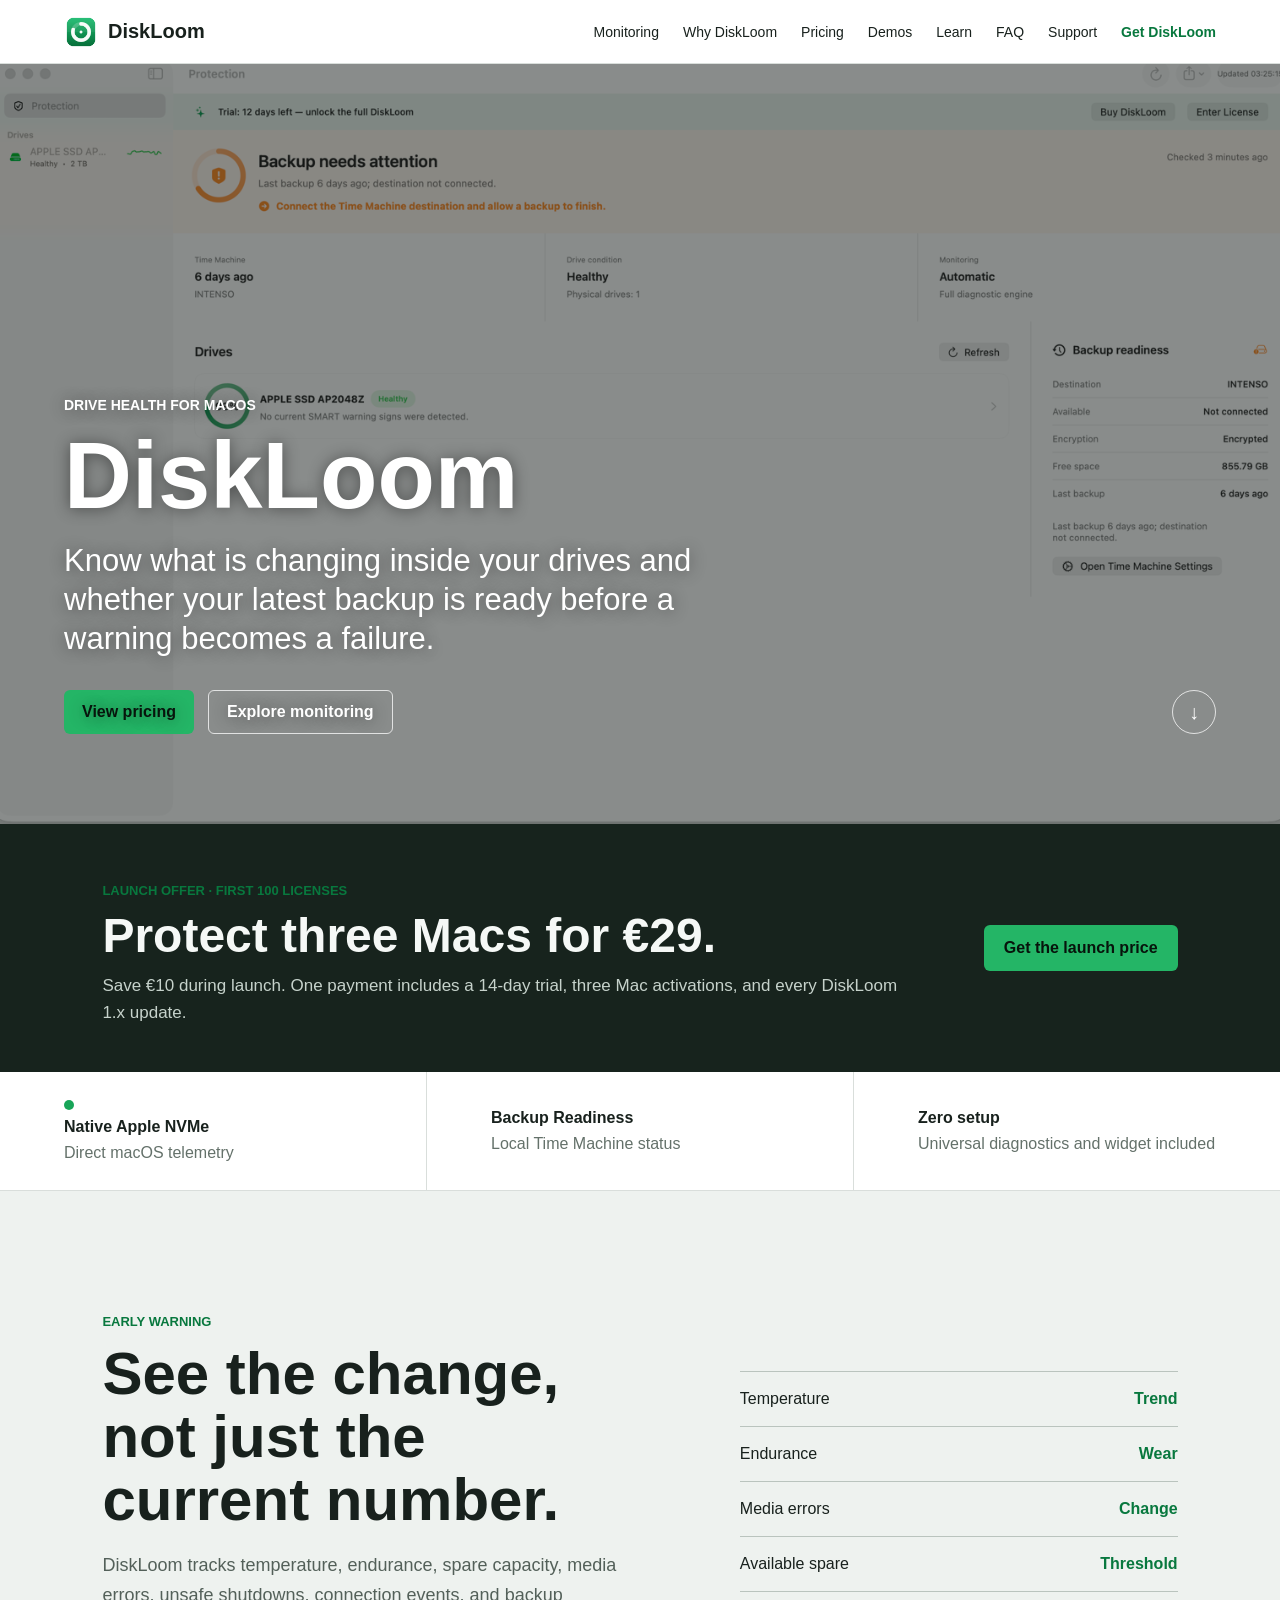
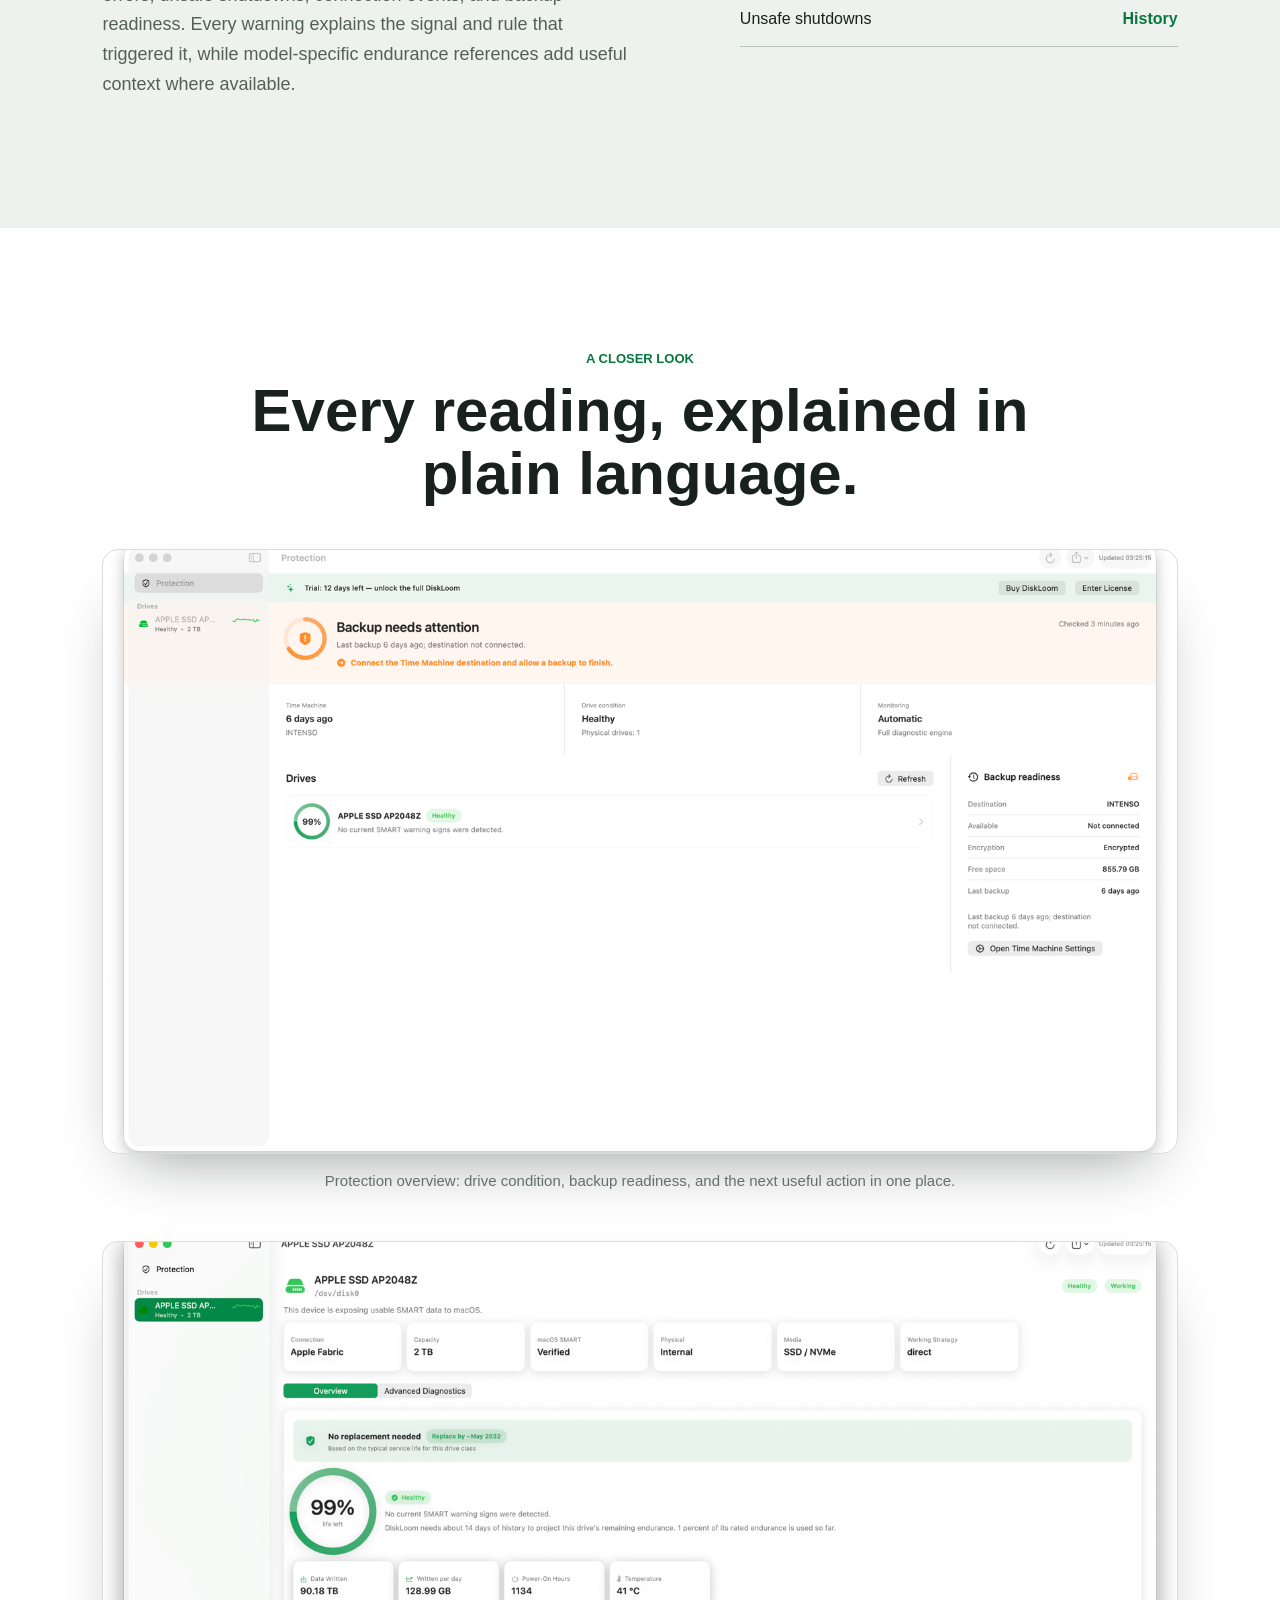
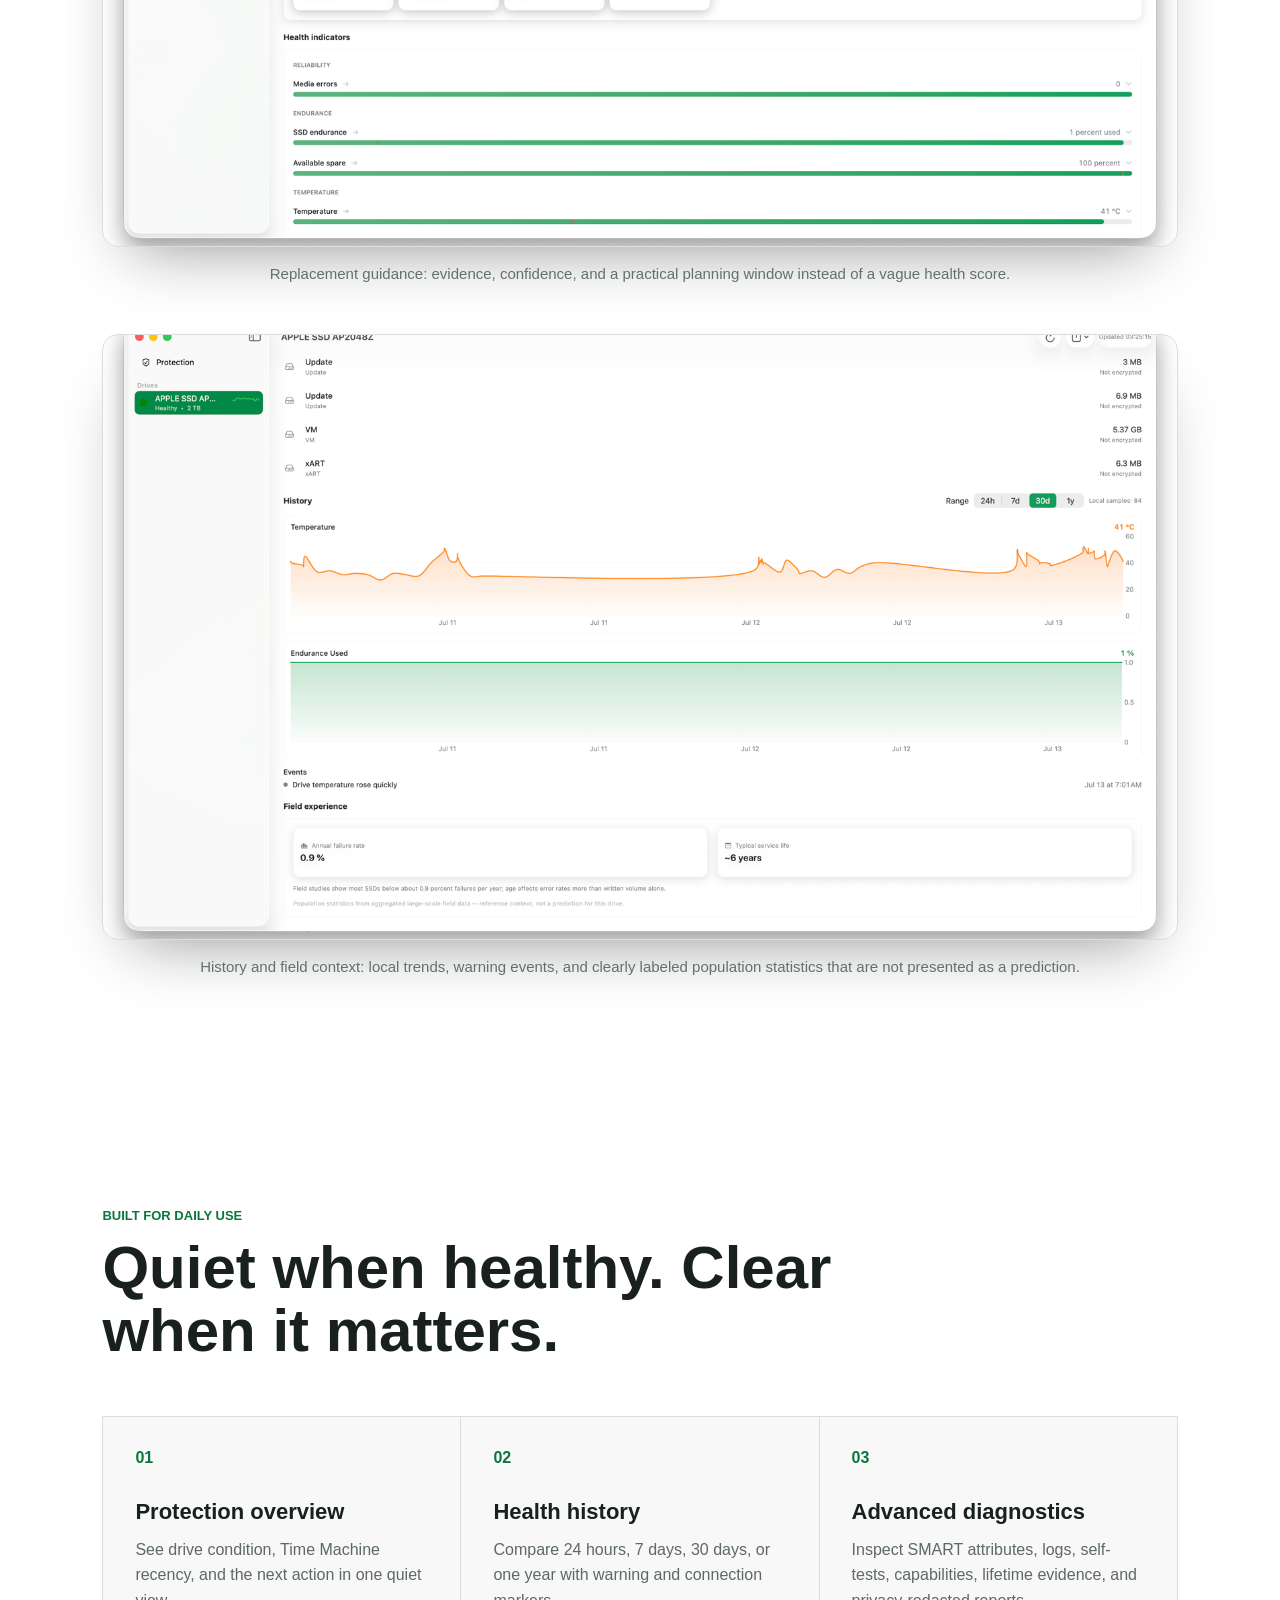
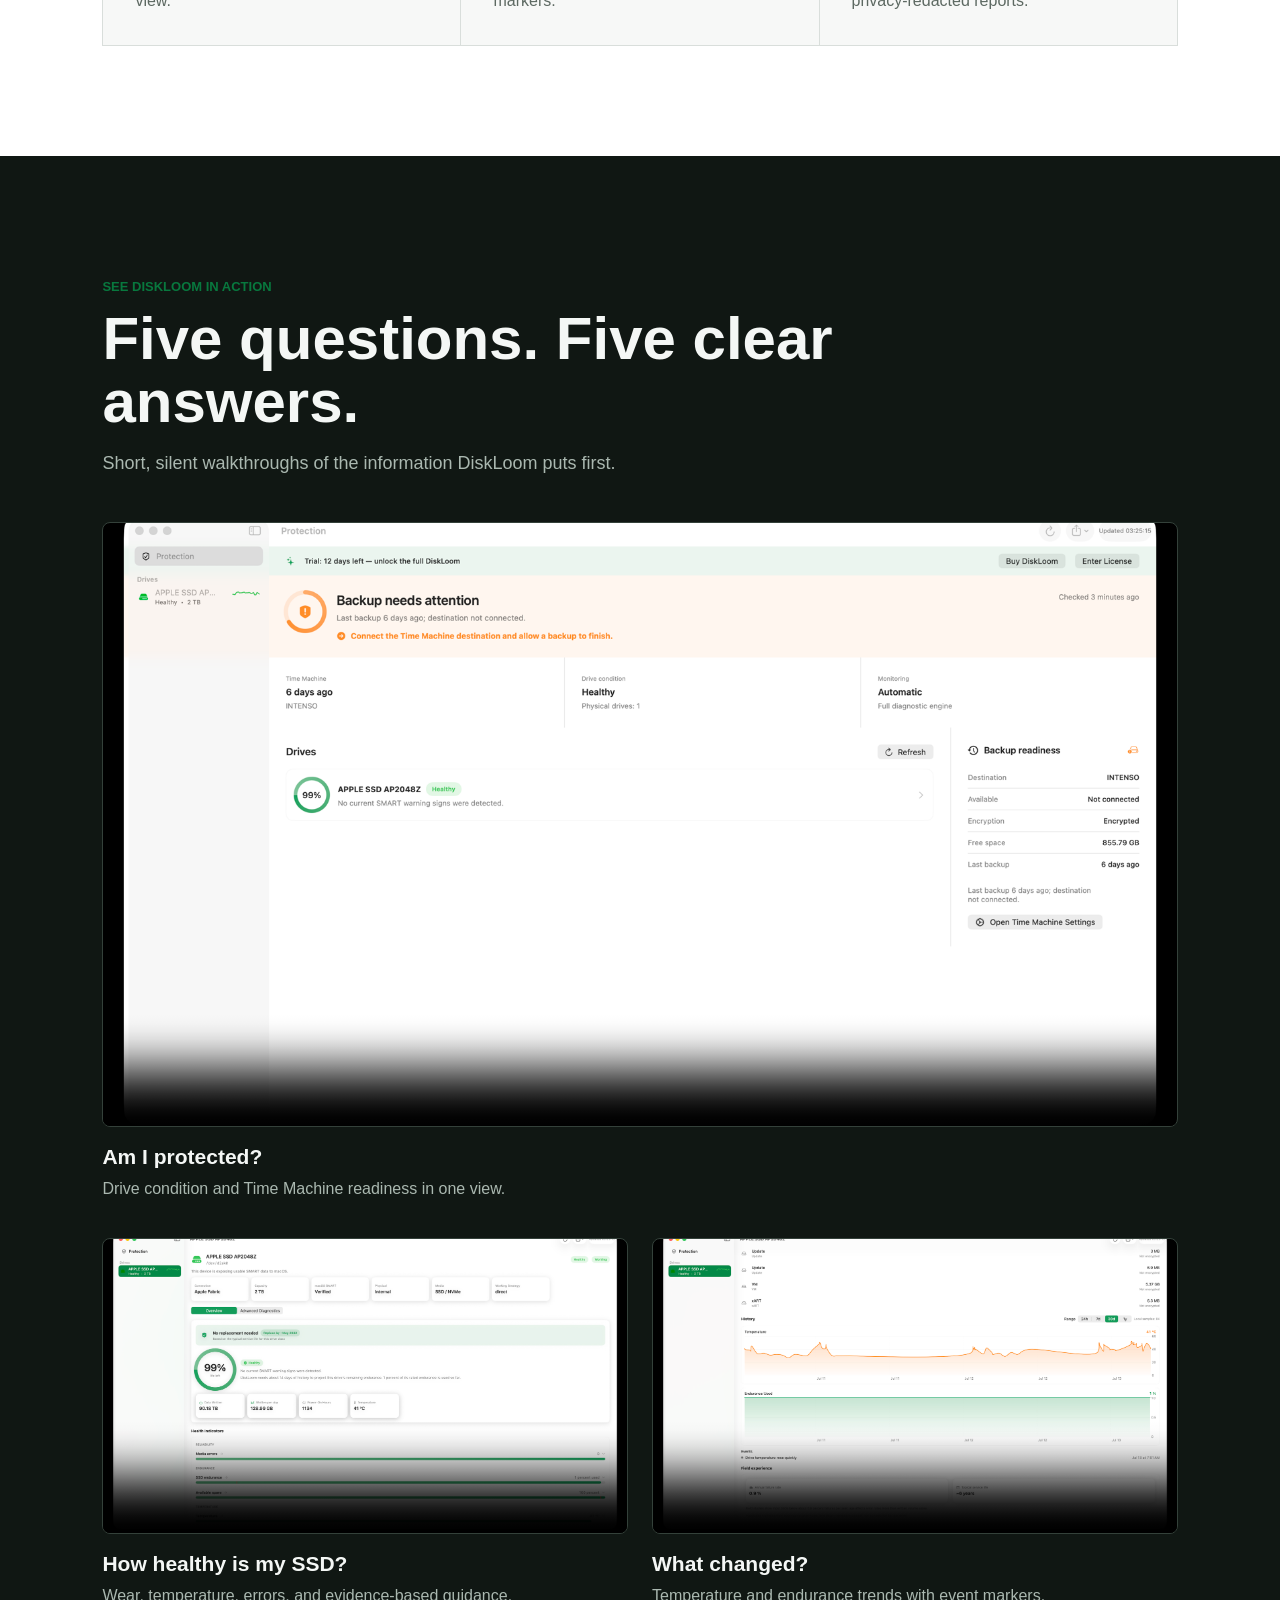
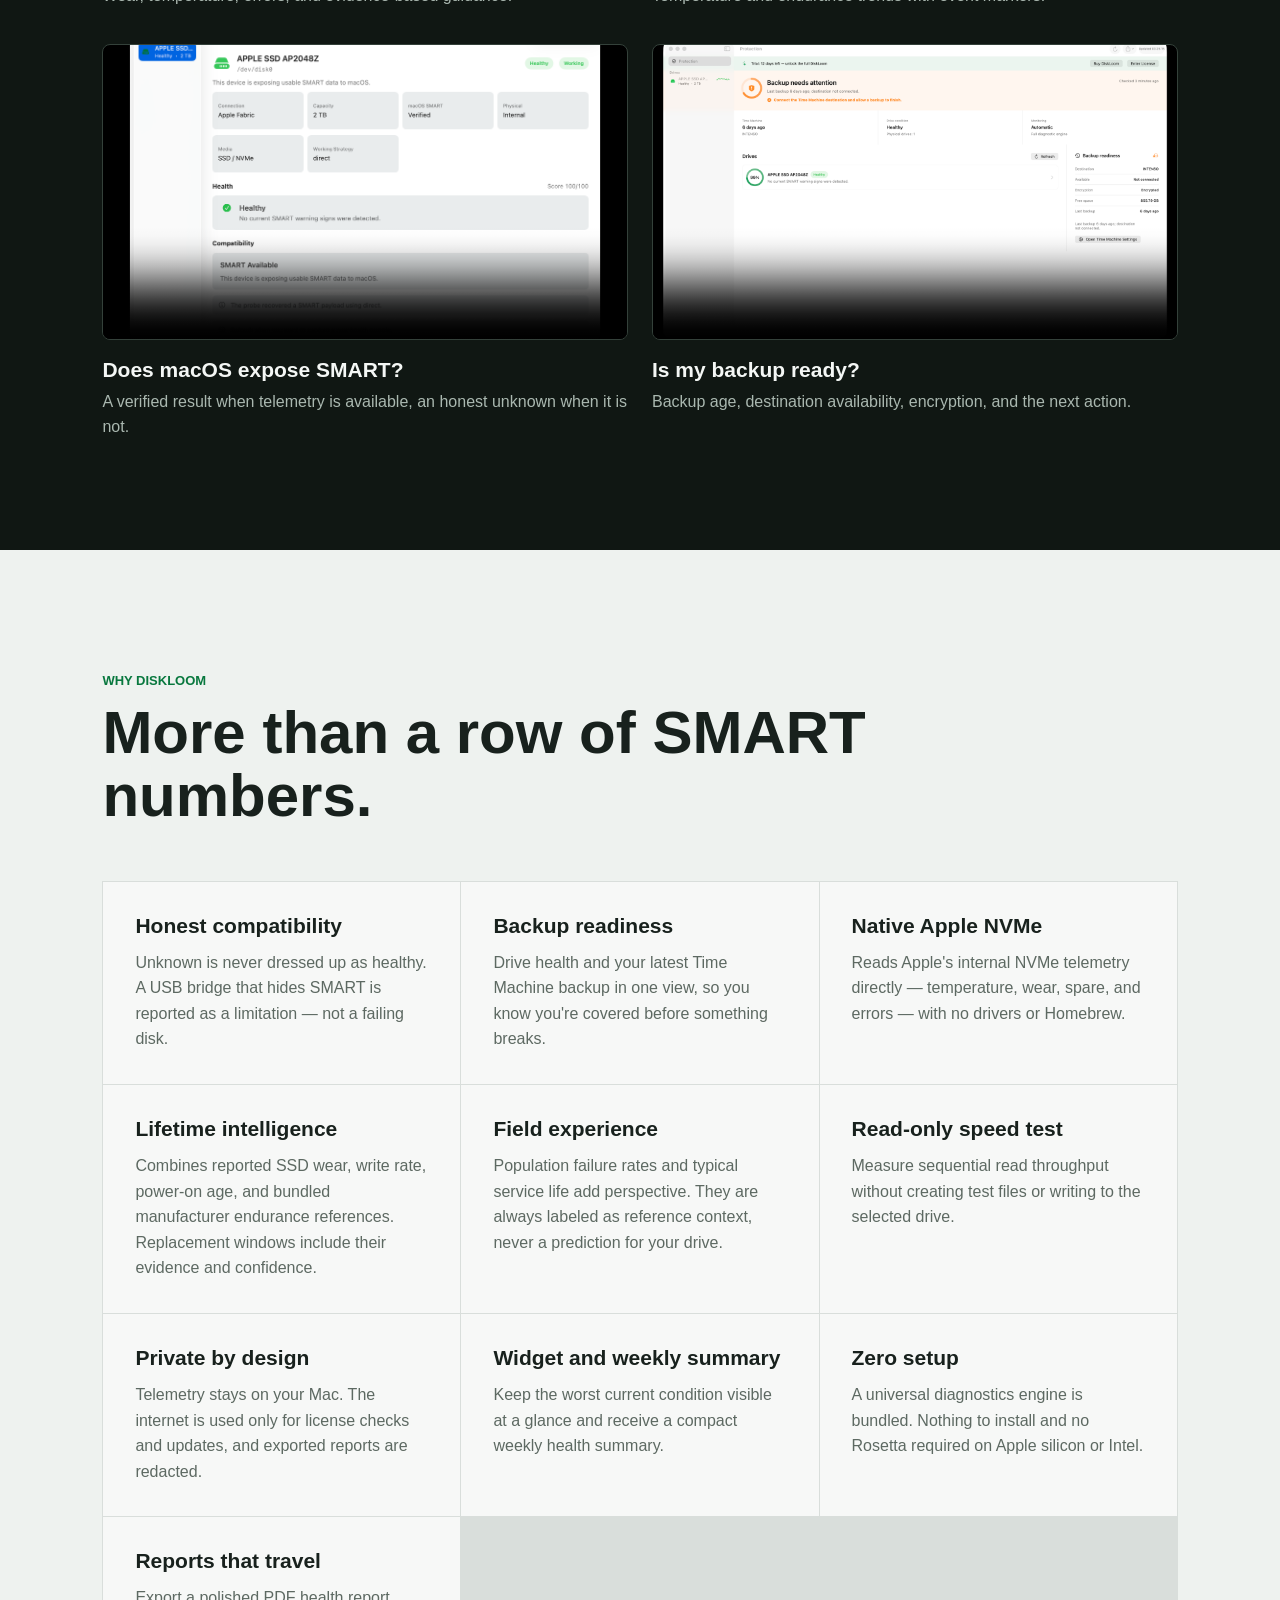
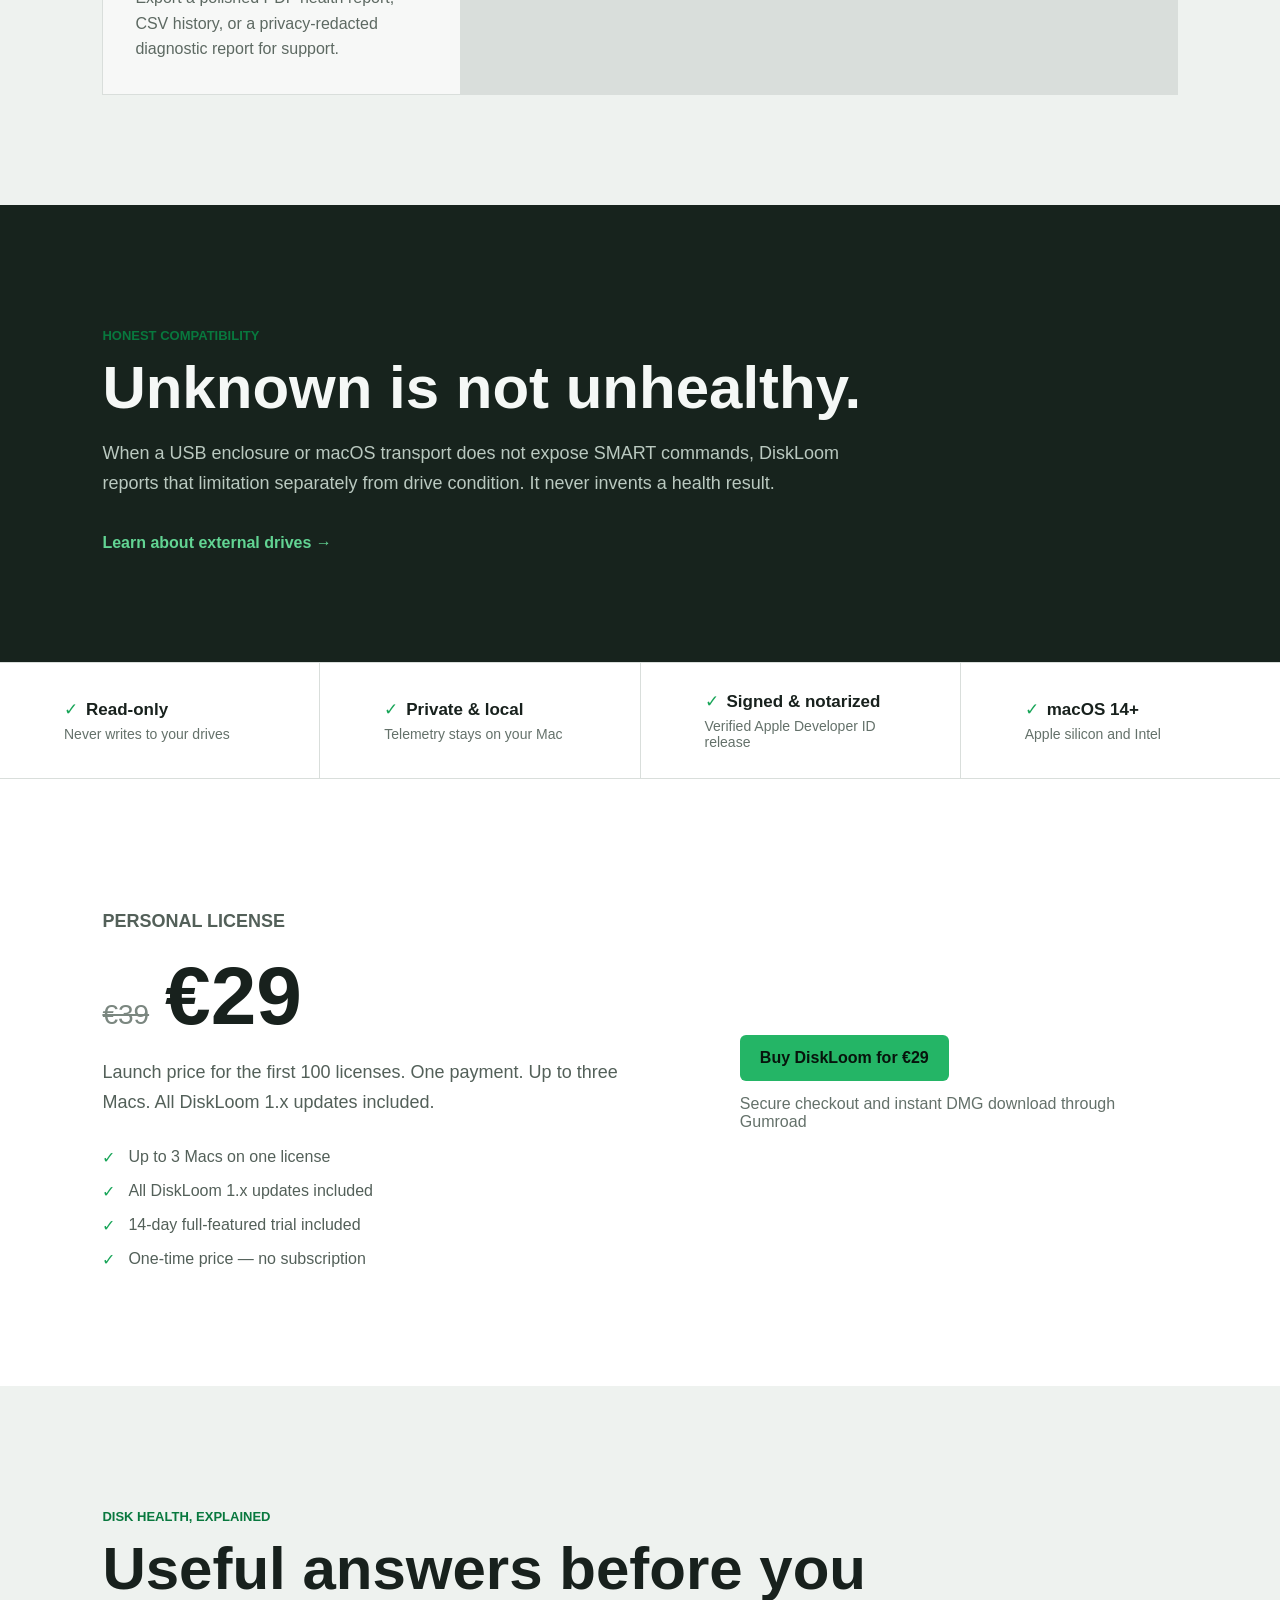
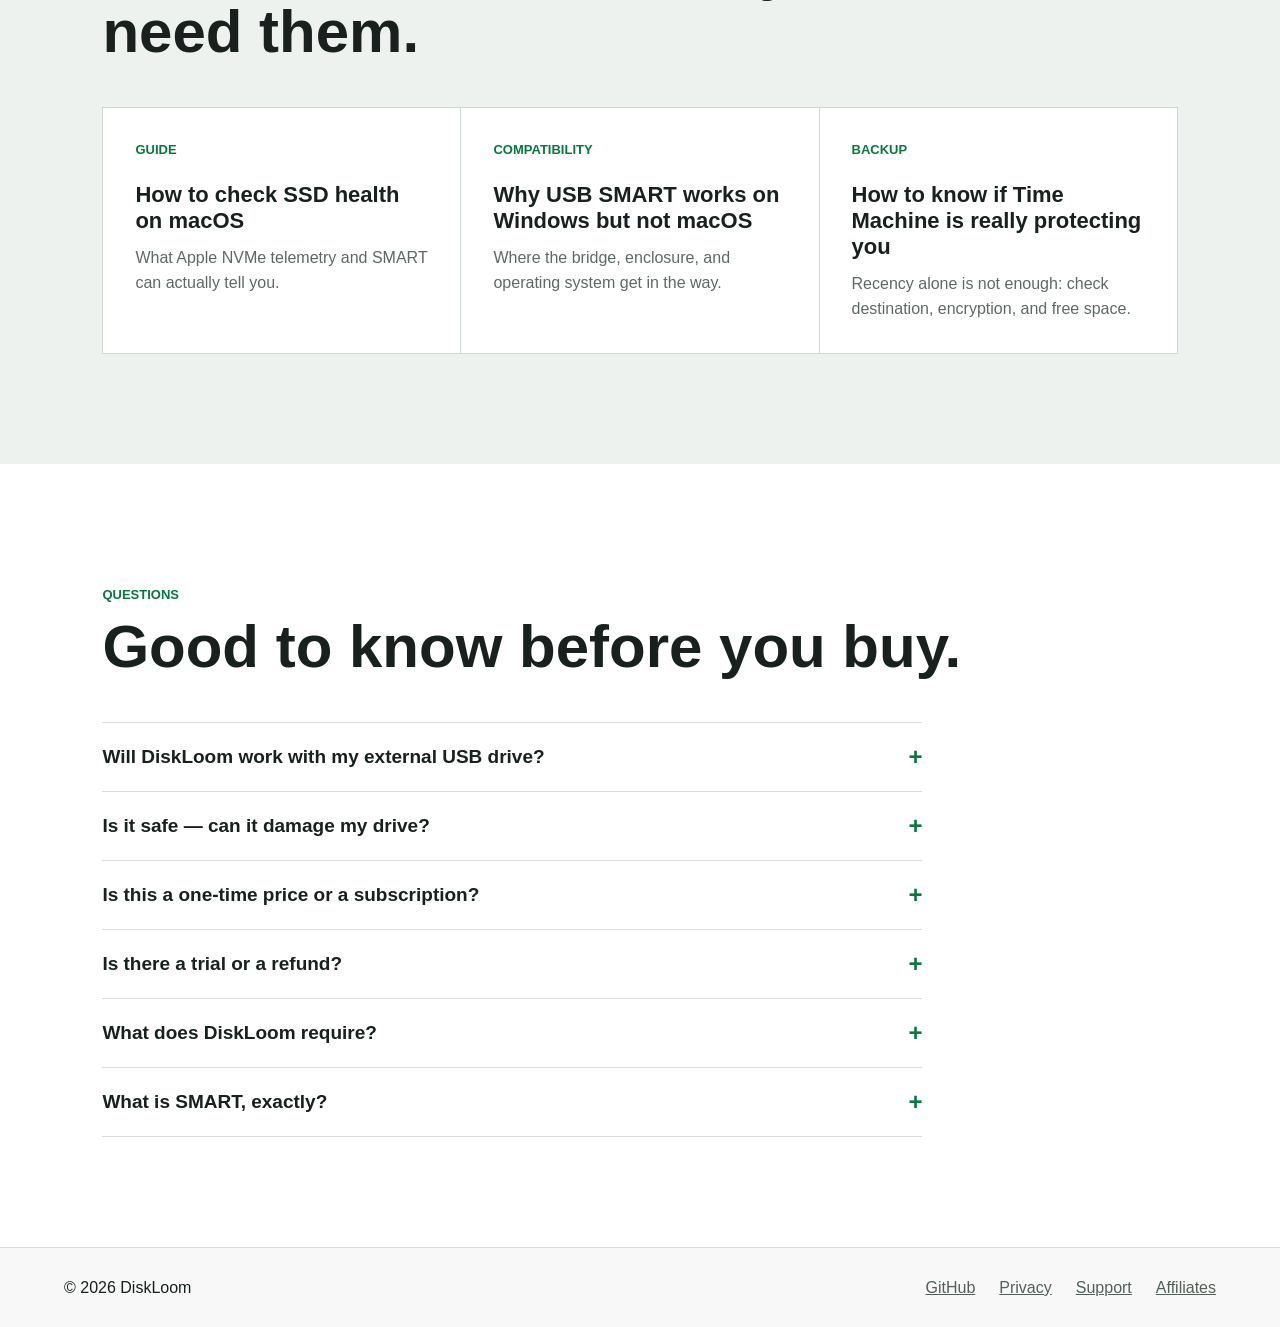
==== commit ffbc7271: "Launch DiskLoom marketing campaign" ====
--- a/index.html
+++ b/index.html
@@ -23,6 +23,8 @@
       <a href="#monitoring">Monitoring</a>
       <a href="#why">Why DiskLoom</a>
       <a href="#pricing">Pricing</a>
+      <a href="#demos">Demos</a>
+      <a href="learn/">Learn</a>
       <a href="#faq">FAQ</a>
       <a href="support.html">Support</a>
       <a class="nav-action" href="#pricing">Get DiskLoom</a>
@@ -41,6 +43,15 @@
         </div>
       </div>
       <a class="hero-next" href="#monitoring" aria-label="Continue to monitoring"><span aria-hidden="true">↓</span></a>
+    </section>
+
+    <section class="launch-band" aria-labelledby="launch-title">
+      <div>
+        <p class="eyebrow">Launch offer · First 100 licenses</p>
+        <h2 id="launch-title">Protect three Macs for €29.</h2>
+        <p>Save €10 during launch. One payment includes a 14-day trial, three Mac activations, and every DiskLoom 1.x update.</p>
+      </div>
+      <a class="button primary" href="https://michelpicker.gumroad.com/l/diskloom?offer_code=LAUNCH29">Get the launch price</a>
     </section>
 
     <section class="status-band" aria-label="Product highlights">
@@ -98,6 +109,36 @@
       </div>
     </section>
 
+    <section class="demo-band" id="demos" aria-labelledby="demo-title">
+      <div class="section-heading">
+        <p class="eyebrow">See DiskLoom in action</p>
+        <h2 id="demo-title">Five questions. Five clear answers.</h2>
+        <p>Short, silent walkthroughs of the information DiskLoom puts first.</p>
+      </div>
+      <div class="demo-grid">
+        <article>
+          <video controls muted playsinline preload="metadata" poster="assets/diskloom-overview.png"><source src="assets/demos/01-protection-overview.mp4" type="video/mp4"></video>
+          <h3>Am I protected?</h3><p>Drive condition and Time Machine readiness in one view.</p>
+        </article>
+        <article>
+          <video controls muted playsinline preload="metadata" poster="assets/diskloom-detail.png"><source src="assets/demos/02-ssd-health.mp4" type="video/mp4"></video>
+          <h3>How healthy is my SSD?</h3><p>Wear, temperature, errors, and evidence-based guidance.</p>
+        </article>
+        <article>
+          <video controls muted playsinline preload="metadata" poster="assets/diskloom-field.png"><source src="assets/demos/03-health-history.mp4" type="video/mp4"></video>
+          <h3>What changed?</h3><p>Temperature and endurance trends with event markers.</p>
+        </article>
+        <article>
+          <video controls muted playsinline preload="metadata" poster="assets/diskloom-app.png"><source src="assets/demos/04-smart-compatibility.mp4" type="video/mp4"></video>
+          <h3>Does macOS expose SMART?</h3><p>A verified result when telemetry is available, an honest unknown when it is not.</p>
+        </article>
+        <article>
+          <video controls muted playsinline preload="metadata" poster="assets/diskloom-overview.png"><source src="assets/demos/05-backup-readiness.mp4" type="video/mp4"></video>
+          <h3>Is my backup ready?</h3><p>Backup age, destination availability, encryption, and the next action.</p>
+        </article>
+      </div>
+    </section>
+
     <section class="why-band" id="why" aria-labelledby="why-title">
       <div class="section-heading">
         <p class="eyebrow">Why DiskLoom</p>
@@ -164,8 +205,8 @@
     <section class="pricing-band" id="pricing">
       <div>
         <p class="eyebrow">Personal license</p>
-        <h2>€39</h2>
-        <p>One payment. Up to three Macs. All DiskLoom 1.x updates included.</p>
+        <p class="price-line"><del>€39</del><strong>€29</strong></p>
+        <p>Launch price for the first 100 licenses. One payment. Up to three Macs. All DiskLoom 1.x updates included.</p>
         <ul class="value-list">
           <li>Up to 3 Macs on one license</li>
           <li>All DiskLoom 1.x updates included</li>
@@ -174,8 +215,20 @@
         </ul>
       </div>
       <div class="pricing-actions">
-        <a class="button primary" href="https://michelpicker.gumroad.com/l/diskloom">Buy DiskLoom</a>
+        <a class="button primary" href="https://michelpicker.gumroad.com/l/diskloom?offer_code=LAUNCH29">Buy DiskLoom for €29</a>
         <span>Secure checkout and instant DMG download through Gumroad</span>
+      </div>
+    </section>
+
+    <section class="learn-band" aria-labelledby="learn-title">
+      <div class="section-heading">
+        <p class="eyebrow">Disk health, explained</p>
+        <h2 id="learn-title">Useful answers before you need them.</h2>
+      </div>
+      <div class="article-grid">
+        <a href="learn/check-ssd-health-macos.html"><span>Guide</span><h3>How to check SSD health on macOS</h3><p>What Apple NVMe telemetry and SMART can actually tell you.</p></a>
+        <a href="learn/usb-smart-macos.html"><span>Compatibility</span><h3>Why USB SMART works on Windows but not macOS</h3><p>Where the bridge, enclosure, and operating system get in the way.</p></a>
+        <a href="learn/time-machine-backup-health.html"><span>Backup</span><h3>How to know if Time Machine is really protecting you</h3><p>Recency alone is not enough: check destination, encryption, and free space.</p></a>
       </div>
     </section>
 
@@ -195,7 +248,7 @@
         </details>
         <details>
           <summary>Is this a one-time price or a subscription?</summary>
-          <p>One payment of €39 covers up to three Mac activations and every DiskLoom 1.x update. There is no subscription. Support can reset the activation count when a Mac is lost or replaced.</p>
+          <p>The regular one-time price is €39. The first 100 launch licenses are €29. Either covers up to three Mac activations and every DiskLoom 1.x update, with no subscription.</p>
         </details>
         <details>
           <summary>Is there a trial or a refund?</summary>
@@ -218,6 +271,7 @@
     <a href="https://github.com/pinkysworld/DiskLoom">GitHub</a>
     <a href="privacy.html">Privacy</a>
     <a href="support.html">Support</a>
+    <a href="affiliates.html">Affiliates</a>
   </footer>
 </body>
 </html>
--- a/styles.css
+++ b/styles.css
@@ -81,6 +81,13 @@
   padding: 110px 8vw;
   align-items: center;
 }
+.launch-band { display: flex; align-items: center; justify-content: space-between; gap: 48px; padding: 46px 8vw; background: #17231d; color: #f5f8f6; }
+.launch-band > div { max-width: 820px; }
+.launch-band h2 { margin-bottom: 12px; font-size: clamp(32px, 4vw, 48px); }
+.launch-band p:last-child { margin: 0; color: #c6d2cb; font-size: 17px; line-height: 1.55; }
+.button { min-height: 46px; display: inline-flex; align-items: center; justify-content: center; padding: 0 20px; border-radius: 6px; font-weight: 750; text-decoration: none; }
+.button.primary { background: #24b566; color: #07140c; }
+.button.primary:hover { background: #47c77f; }
 .feature-band { background: #eef2ef; }
 .feature-copy { max-width: 680px; }
 .eyebrow { color: #08783e; font-weight: 760; text-transform: uppercase; font-size: 13px; }
@@ -99,6 +106,15 @@
 .workflow-grid h3 { margin: 32px 0 12px; font-size: 22px; }
 .workflow-grid p { margin: 0; color: #5d6962; line-height: 1.6; }
 
+.demo-band { padding: 110px 8vw; background: #101713; color: #f4f7f5; }
+.demo-band .section-heading > p:last-child { color: #aab8b0; font-size: 18px; }
+.demo-grid { display: grid; grid-template-columns: repeat(2, minmax(0, 1fr)); gap: 36px 24px; margin-top: 48px; }
+.demo-grid article { min-width: 0; }
+.demo-grid article:first-child { grid-column: 1 / -1; }
+.demo-grid video { display: block; width: 100%; aspect-ratio: 16 / 9; object-fit: cover; background: #000; border: 1px solid #34413a; border-radius: 8px; }
+.demo-grid h3 { margin: 18px 0 8px; font-size: 21px; }
+.demo-grid p { margin: 0; color: #aab8b0; line-height: 1.55; }
+
 .compatibility-band { padding: 110px 8vw; background: #17231d; color: #f5f8f6; }
 .compatibility-band p { max-width: 760px; }
 .compatibility-band > p:last-of-type { color: #bac9c0; }
@@ -106,6 +122,9 @@
 
 .pricing-band { background: #ffffff; }
 .pricing-band h2 { font-variant-numeric: tabular-nums; }
+.price-line { display: flex; align-items: baseline; gap: 16px; margin: 12px 0 20px; font-variant-numeric: tabular-nums; }
+.price-line del { color: #7b8780; font-size: 28px; }
+.price-line strong { color: #18211d; font-size: clamp(54px, 7vw, 82px); line-height: 1; }
 .pricing-actions { display: flex; flex-direction: column; align-items: flex-start; gap: 14px; }
 .coming-soon { background: #202a25; color: white; }
 .pricing-actions > span:last-child { color: #64716a; }
@@ -182,12 +201,45 @@
 .faq details[open] summary::after { content: "\2013"; }
 .faq details p { margin: 0 0 22px; max-width: 720px; color: #536059; line-height: 1.65; font-size: 17px; }
 
+.learn-band { padding: 110px 8vw; background: #eef2ef; }
+.article-grid { display: grid; grid-template-columns: repeat(3, 1fr); gap: 1px; margin-top: 44px; background: #cfd7d2; border: 1px solid #cfd7d2; }
+.article-grid > a { min-width: 0; padding: 32px; background: #fff; text-decoration: none; }
+.article-grid > a:hover h3 { color: #08783e; }
+.article-grid span { color: #08783e; font-size: 13px; font-weight: 760; text-transform: uppercase; }
+.article-grid h3 { margin: 24px 0 12px; font-size: 22px; }
+.article-grid p { margin: 0; color: #5d6962; line-height: 1.55; }
+
+.learn-index, .article-page { min-height: calc(100vh - 145px); }
+.article-hero { padding: 100px max(24px, 12vw) 80px; background: #eef2ef; }
+.article-hero h1 { max-width: 960px; margin: 14px 0 24px; font-size: clamp(44px, 7vw, 76px); line-height: 1.02; }
+.article-hero > p:not(.eyebrow) { max-width: 760px; color: #536059; font-size: 21px; line-height: 1.55; }
+.article-hero .button { margin-top: 18px; }
+.article-body { max-width: 860px; margin: 0 auto; padding: 80px 24px 120px; }
+.article-body h2 { margin-top: 56px; font-size: 32px; }
+.article-body h3 { margin-top: 34px; font-size: 23px; }
+.article-body p, .article-body li { color: #48554e; font-size: 18px; line-height: 1.72; }
+.article-body li { margin-bottom: 10px; }
+.article-body a { color: #08783e; }
+.article-body figure { margin: 44px 0; }
+.article-body img { display: block; width: 100%; height: auto; border: 1px solid #d9dedb; border-radius: 8px; }
+.article-body figcaption { margin-top: 12px; color: #64716a; font-size: 14px; }
+.article-note { margin: 34px 0; padding: 24px; border-left: 4px solid #f07a20; background: #fff4eb; }
+.article-note p { margin: 0; }
+.article-cta { margin-top: 72px; padding: 38px; background: #17231d; color: #f5f8f6; border-radius: 8px; }
+.article-cta h2 { margin-top: 0; }
+.article-cta p { color: #c6d2cb; }
+
 @media (max-width: 820px) {
   .showcase, .why-band, .faq-band { padding: 72px 24px; }
   .why-grid { grid-template-columns: 1fr; margin-top: 36px; }
   .trust-band { grid-template-columns: repeat(2, 1fr); }
   .trust-band > div { min-height: 92px; padding: 22px 24px; }
   .faq summary { font-size: 18px; }
+  .launch-band { align-items: flex-start; flex-direction: column; padding: 54px 24px; }
+  .demo-band, .learn-band { padding: 72px 24px; }
+  .demo-grid, .article-grid { grid-template-columns: 1fr; }
+  .demo-grid article:first-child { grid-column: auto; }
+  .article-hero { padding: 72px 24px 56px; }
 }
 
 @media (max-width: 520px) {
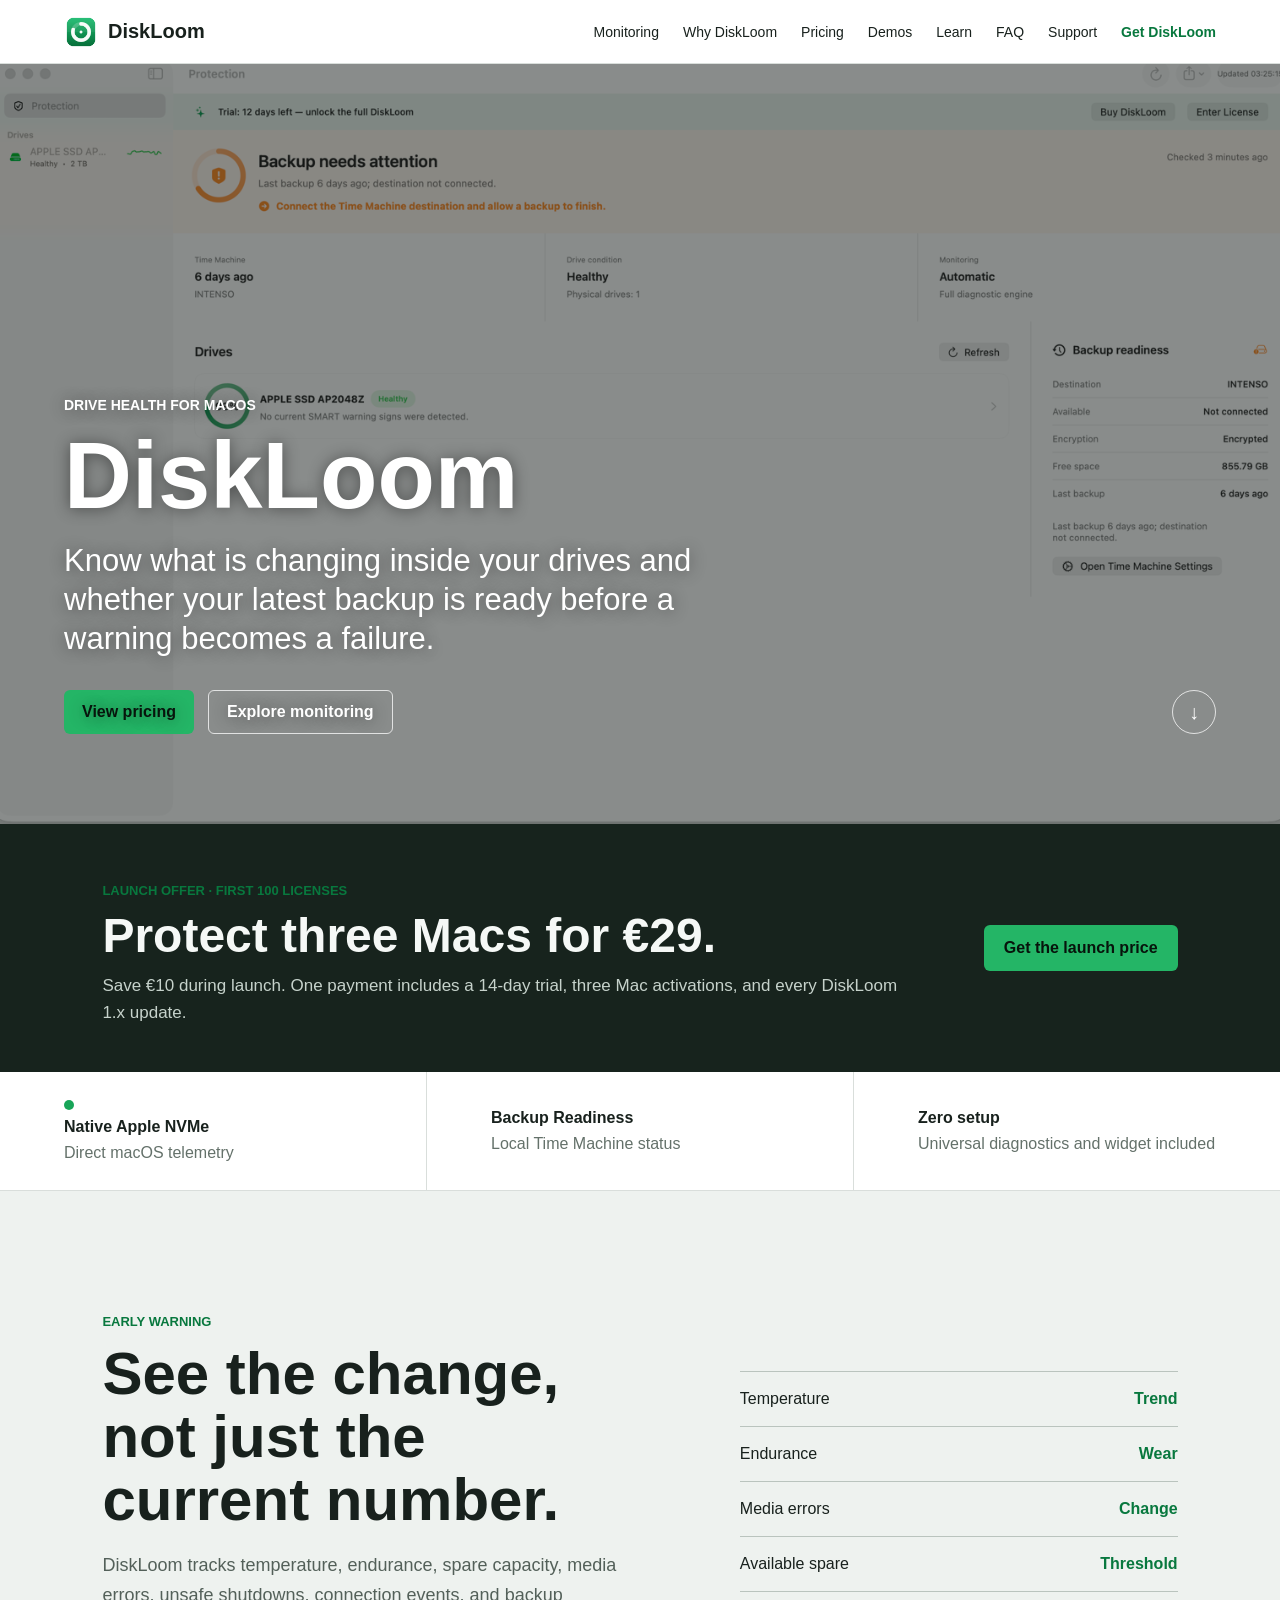
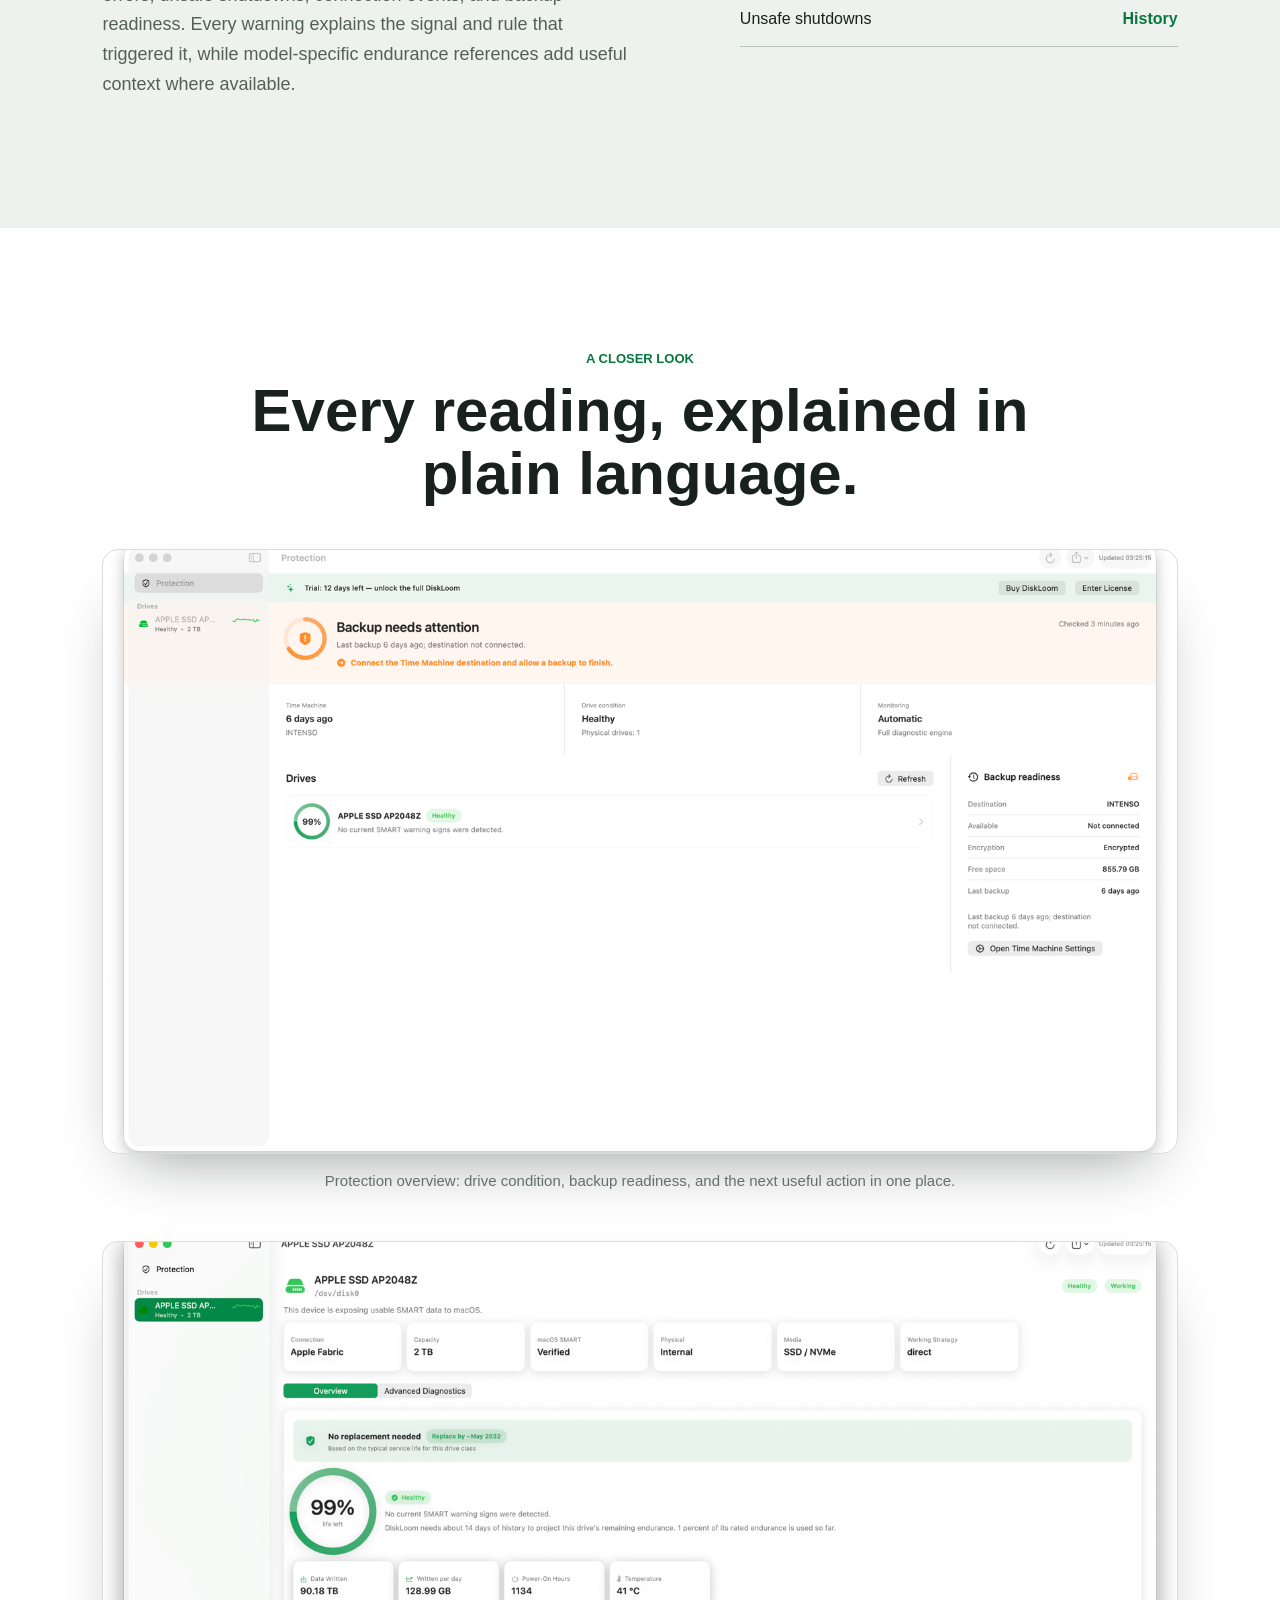
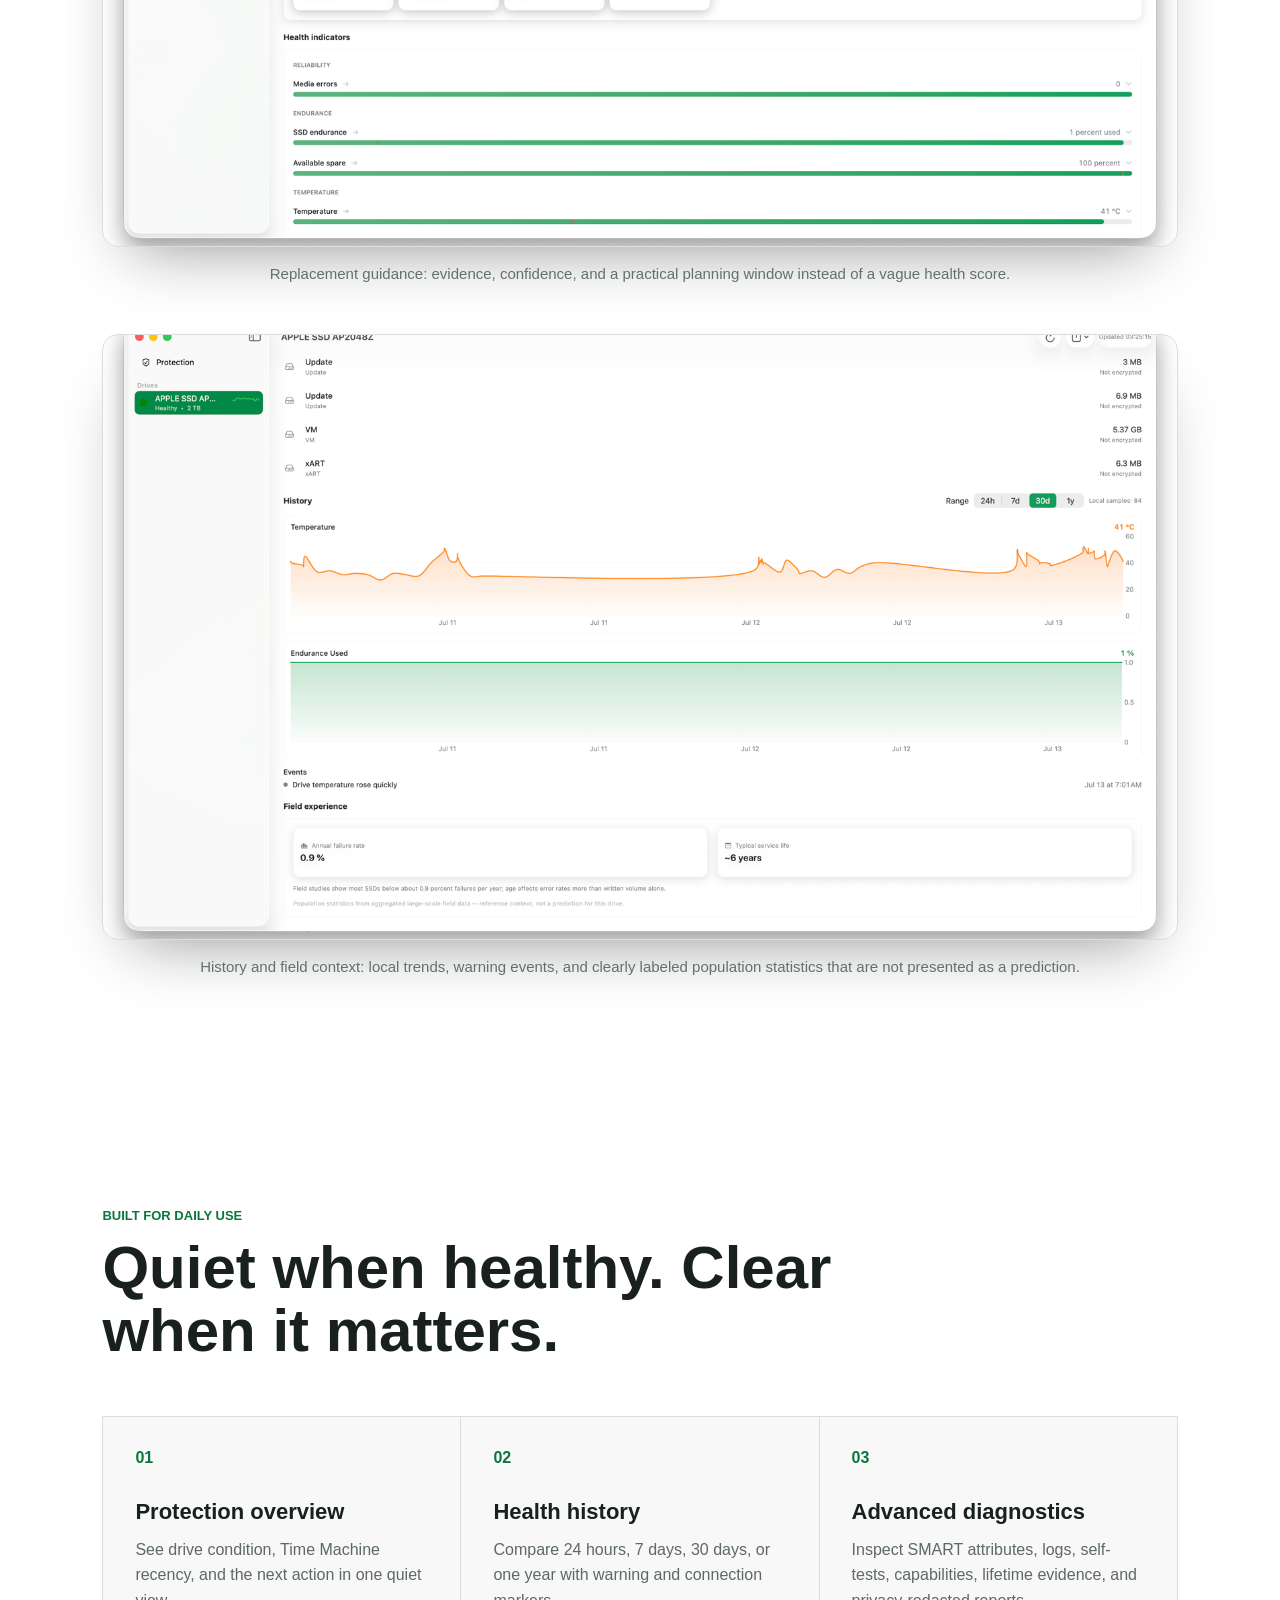
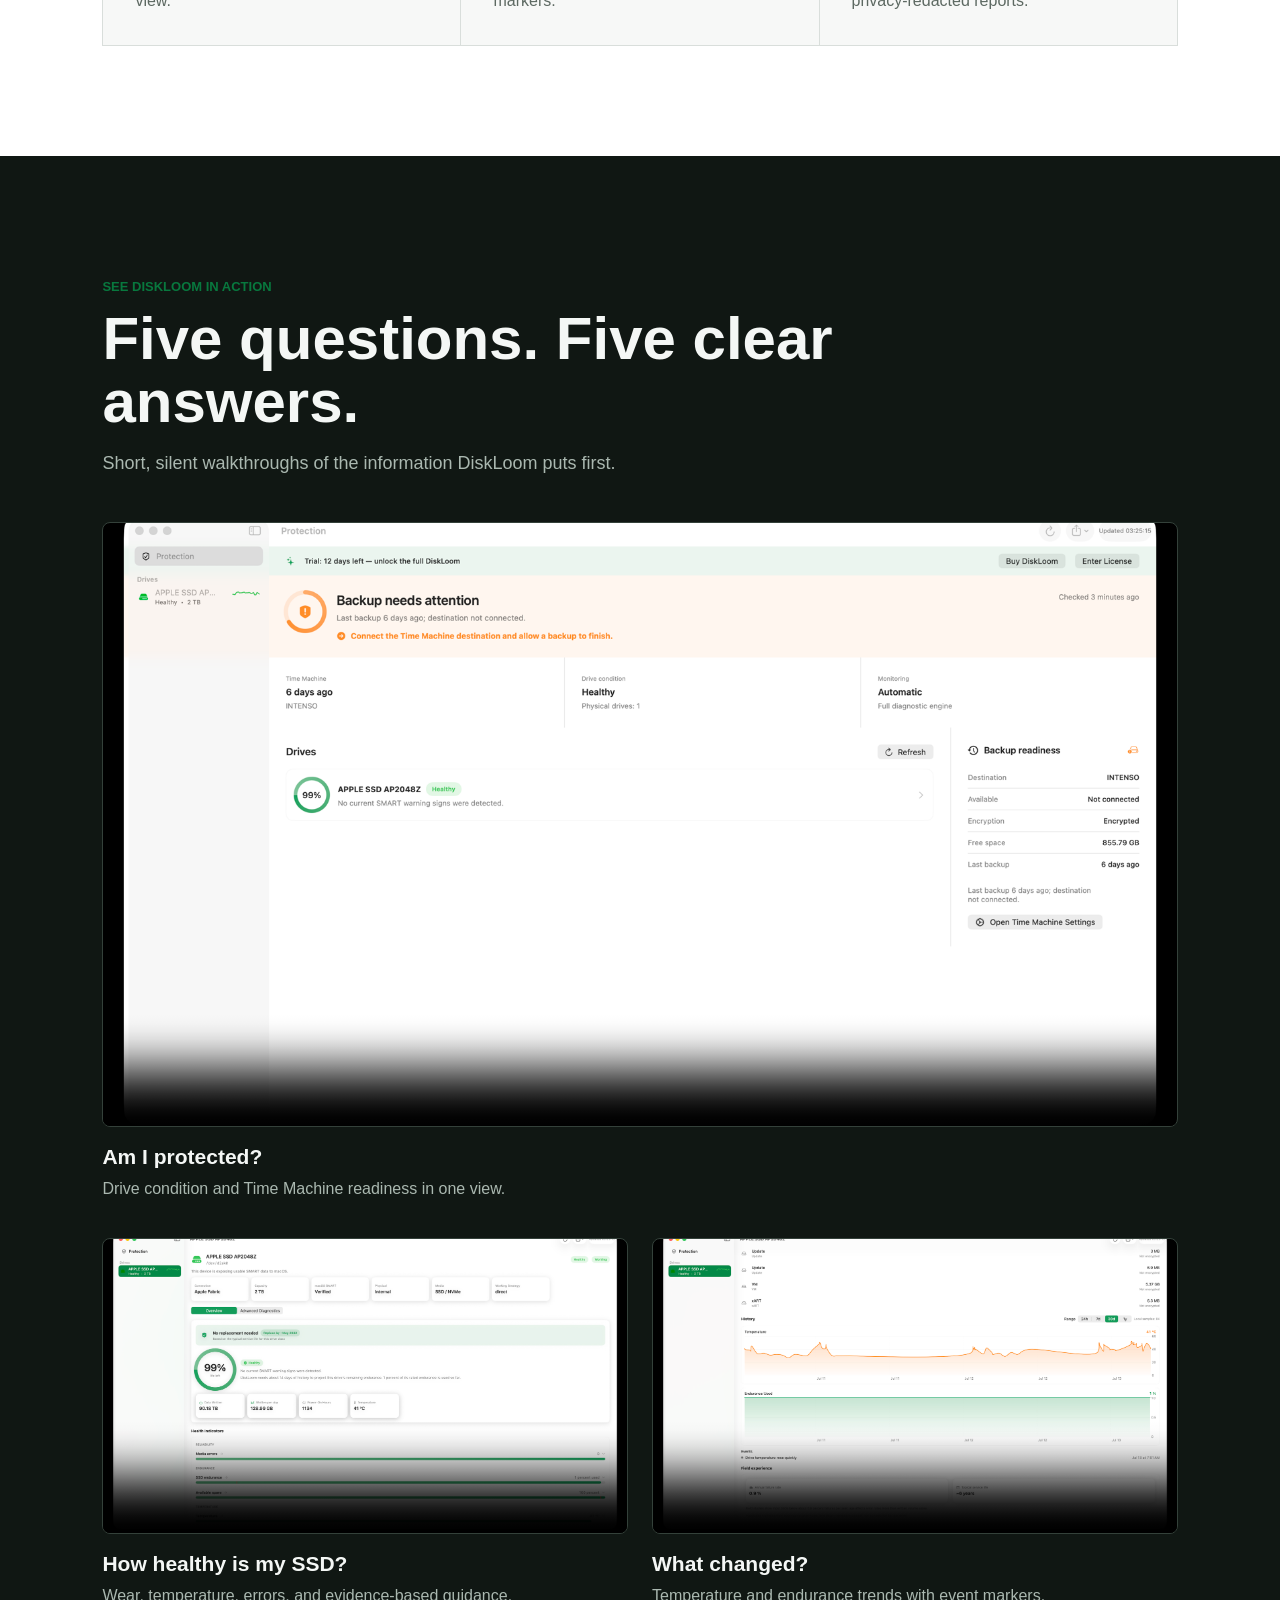
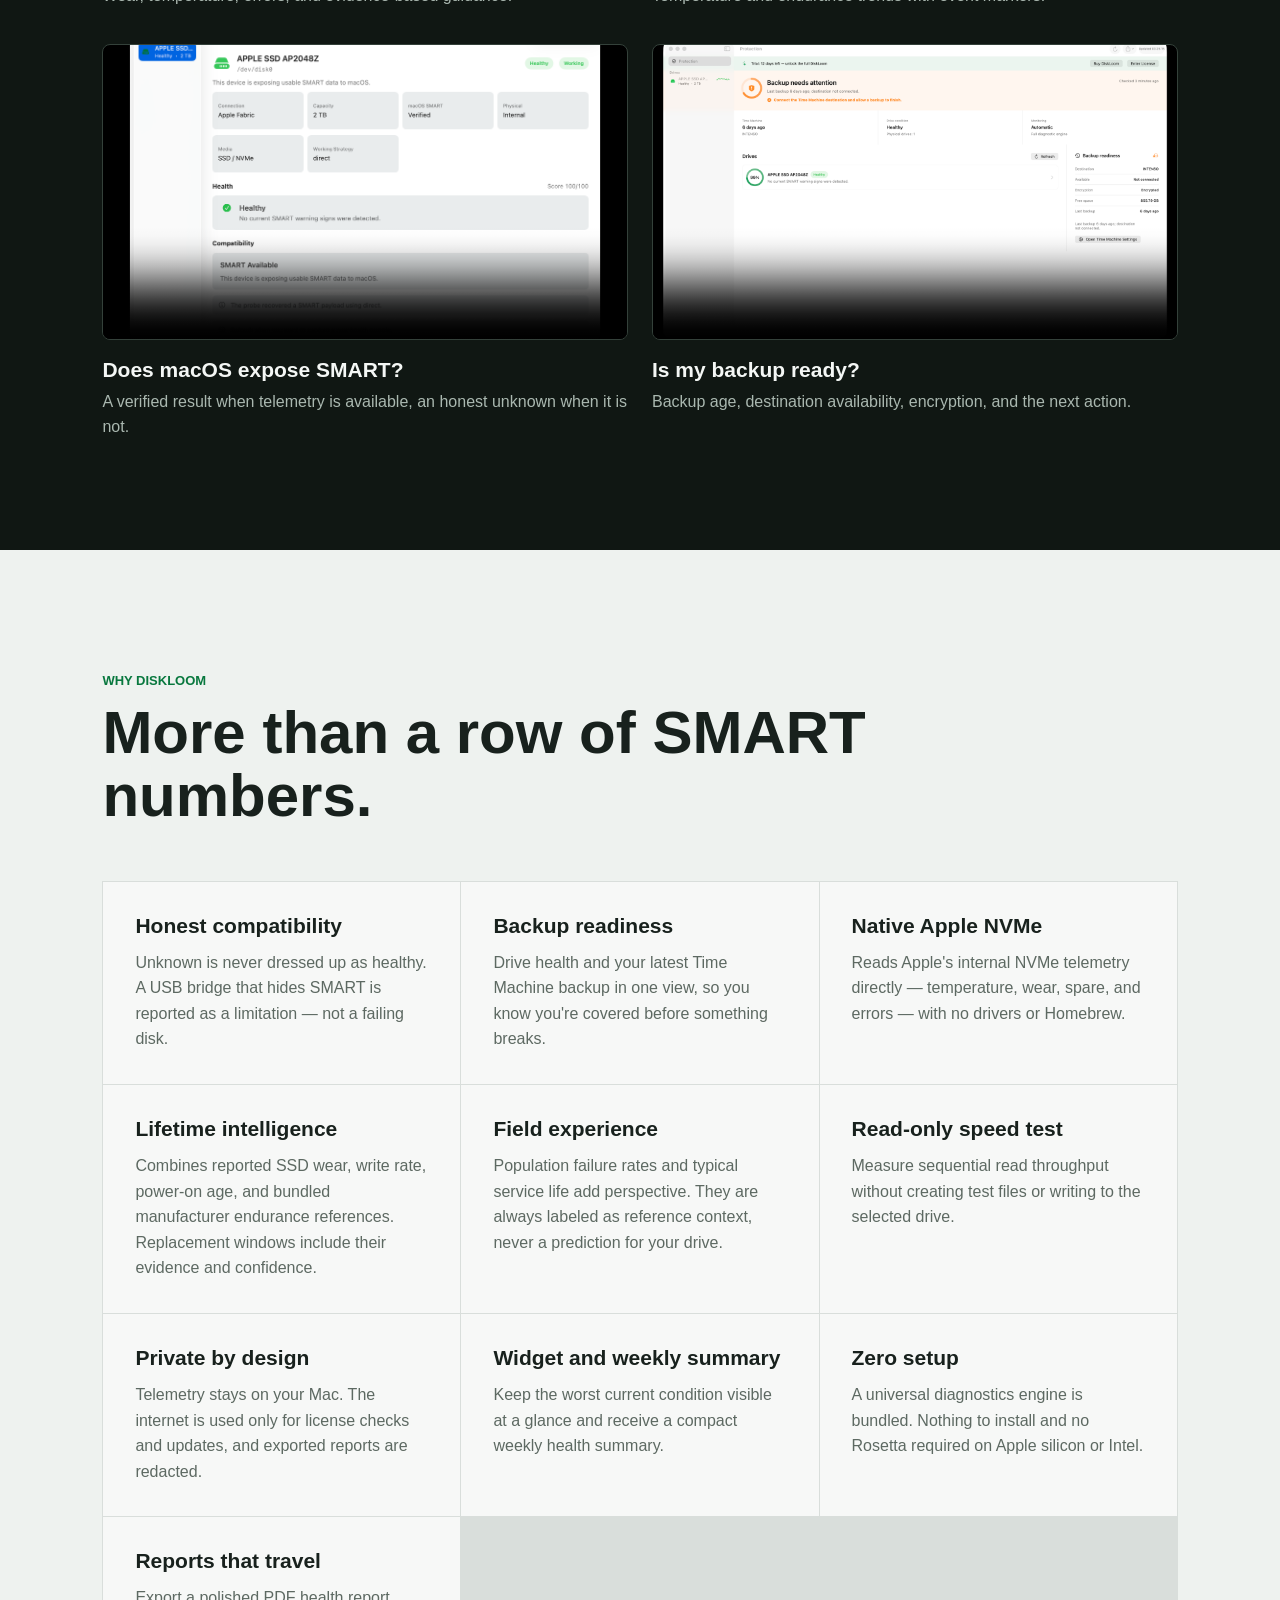
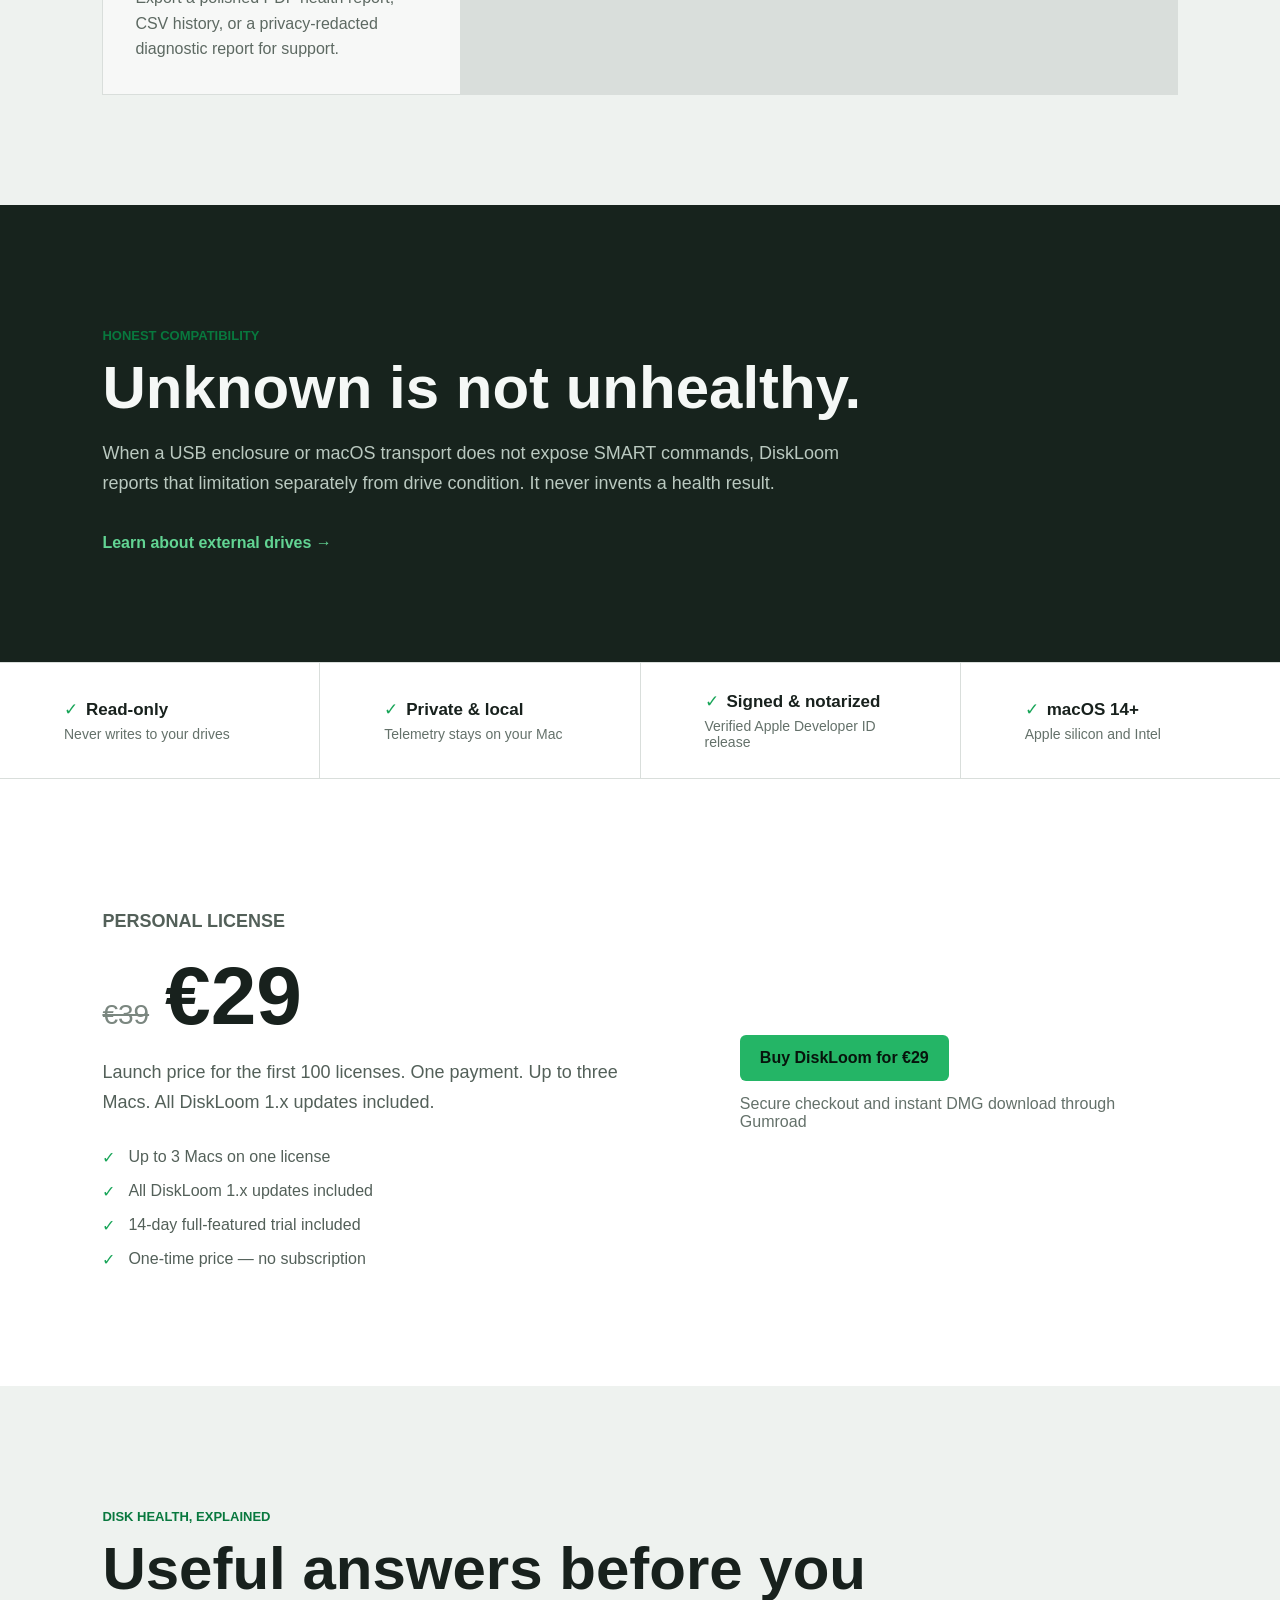
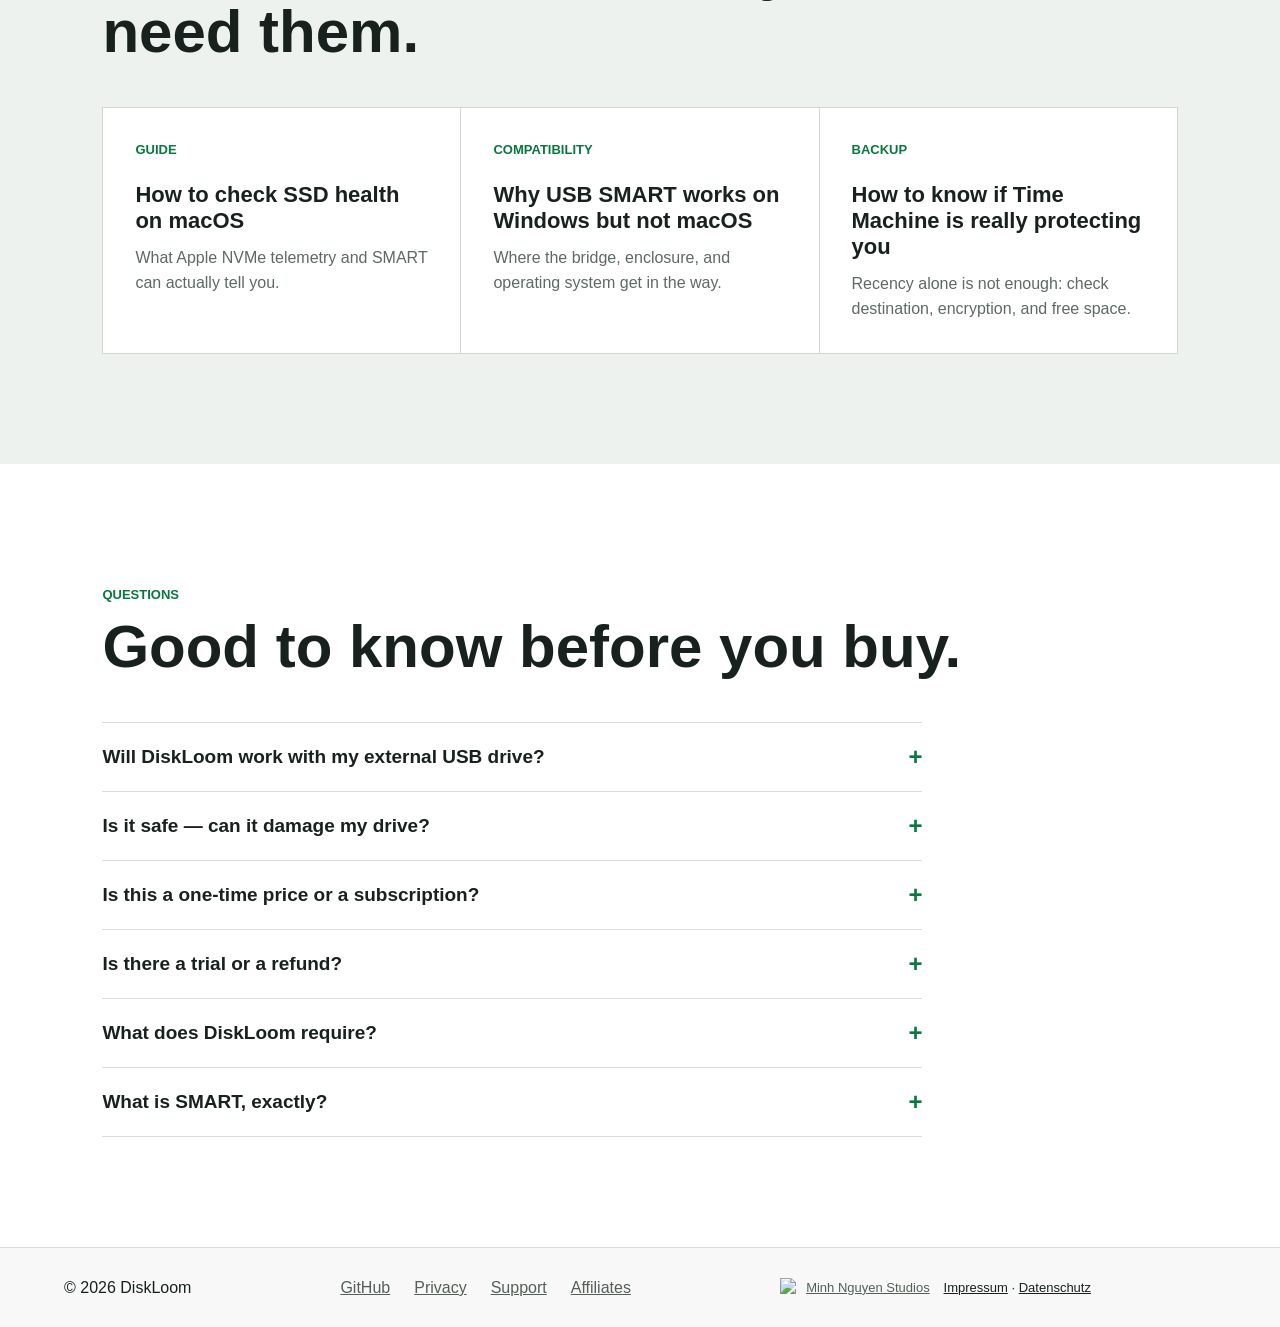
==== commit aac03c40: "Footer: Minh Nguyen Studios logo, Impressum und Datenschutz verlinken" ====
--- a/index.html
+++ b/index.html
@@ -272,6 +272,11 @@
     <a href="privacy.html">Privacy</a>
     <a href="support.html">Support</a>
     <a href="affiliates.html">Affiliates</a>
-  </footer>
+  <!-- Minh Nguyen Studios -->
+<div class="minh-studio" style="clear:both;margin:20px auto 0;text-align:center;font-size:13px;line-height:1.6">
+<a href="https://minh.systems/" aria-label="Minh Nguyen Studios" style="display:inline-block"><img src="https://minh.systems/brand/minh_studios_wortmarke_hell.svg" alt="Minh Nguyen Studios" width="160" height="40" style="display:block;margin:0 auto;width:160px;height:auto;border:0"></a>
+<a href="https://minh.systems/impressum/" style="color:inherit">Impressum</a> · <a href="https://minh.systems/datenschutz/" style="color:inherit">Datenschutz</a>
+</div>
+</footer>
 </body>
 </html>
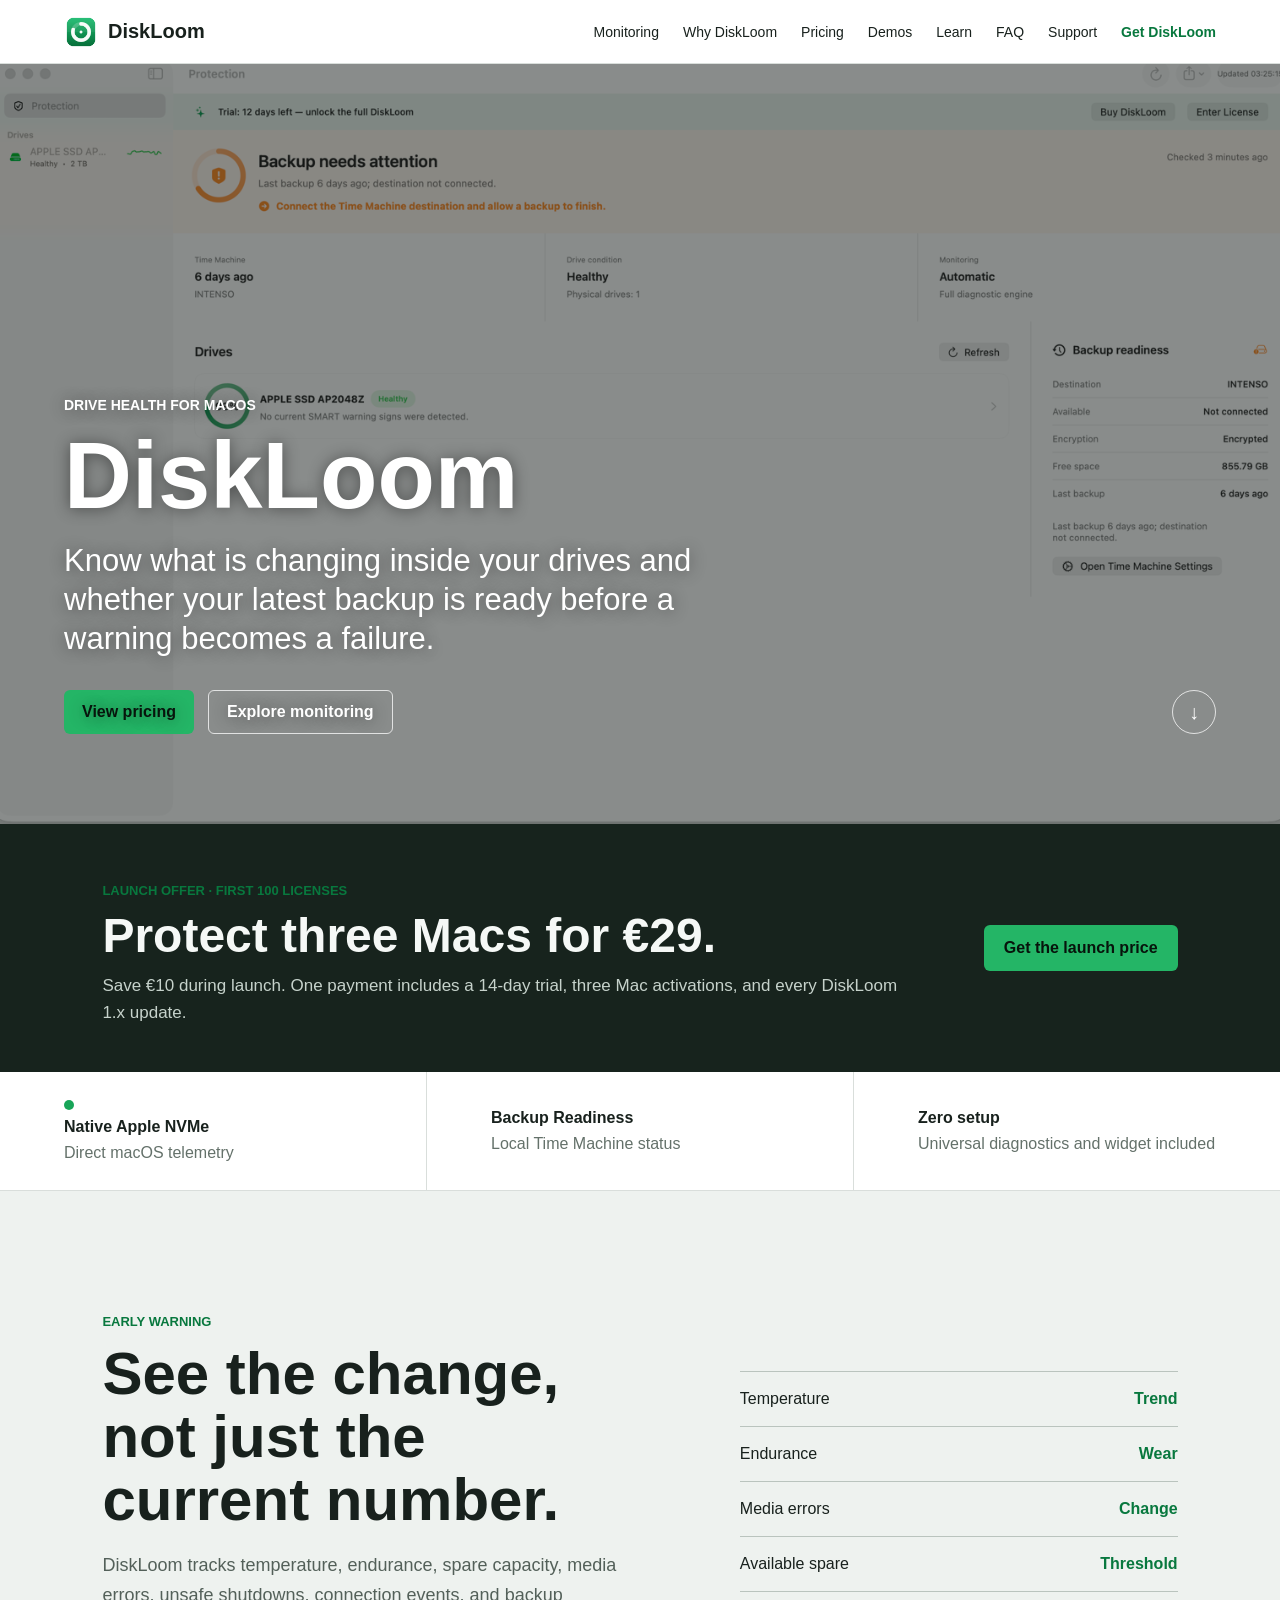
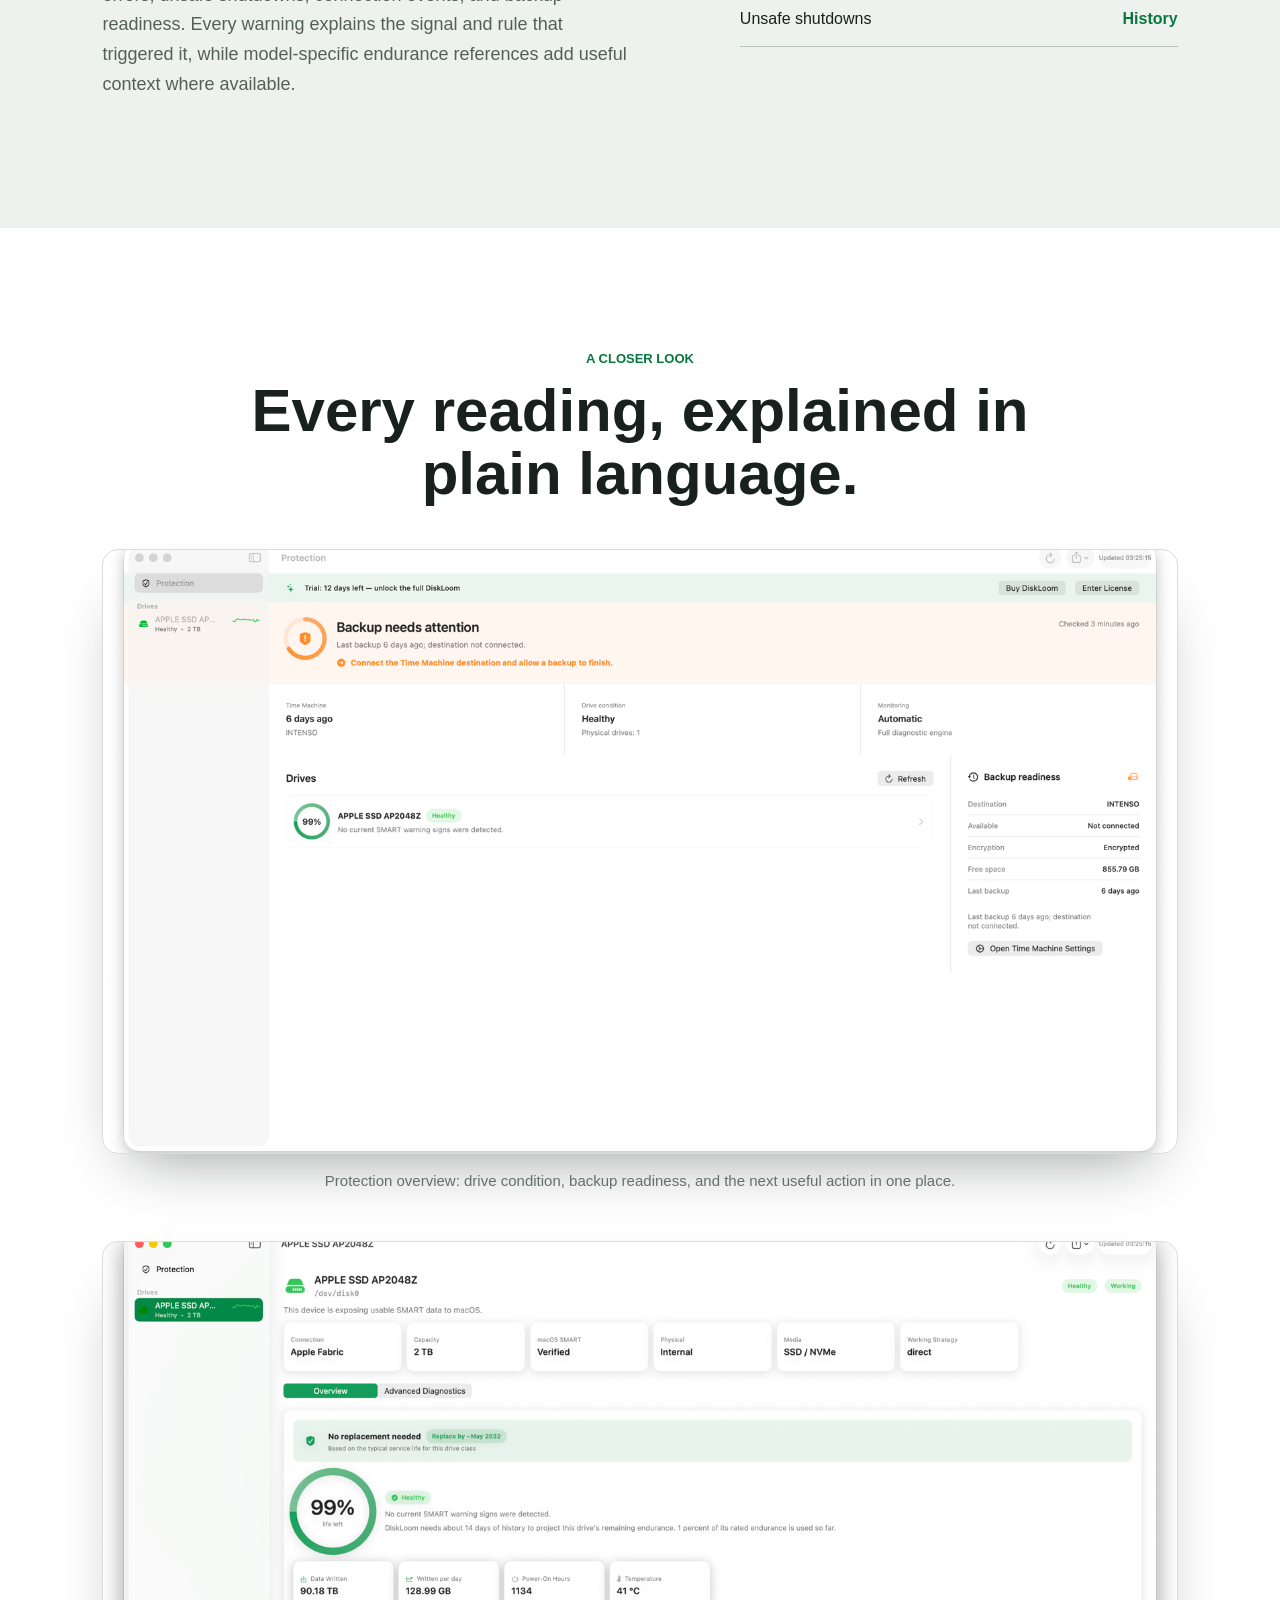
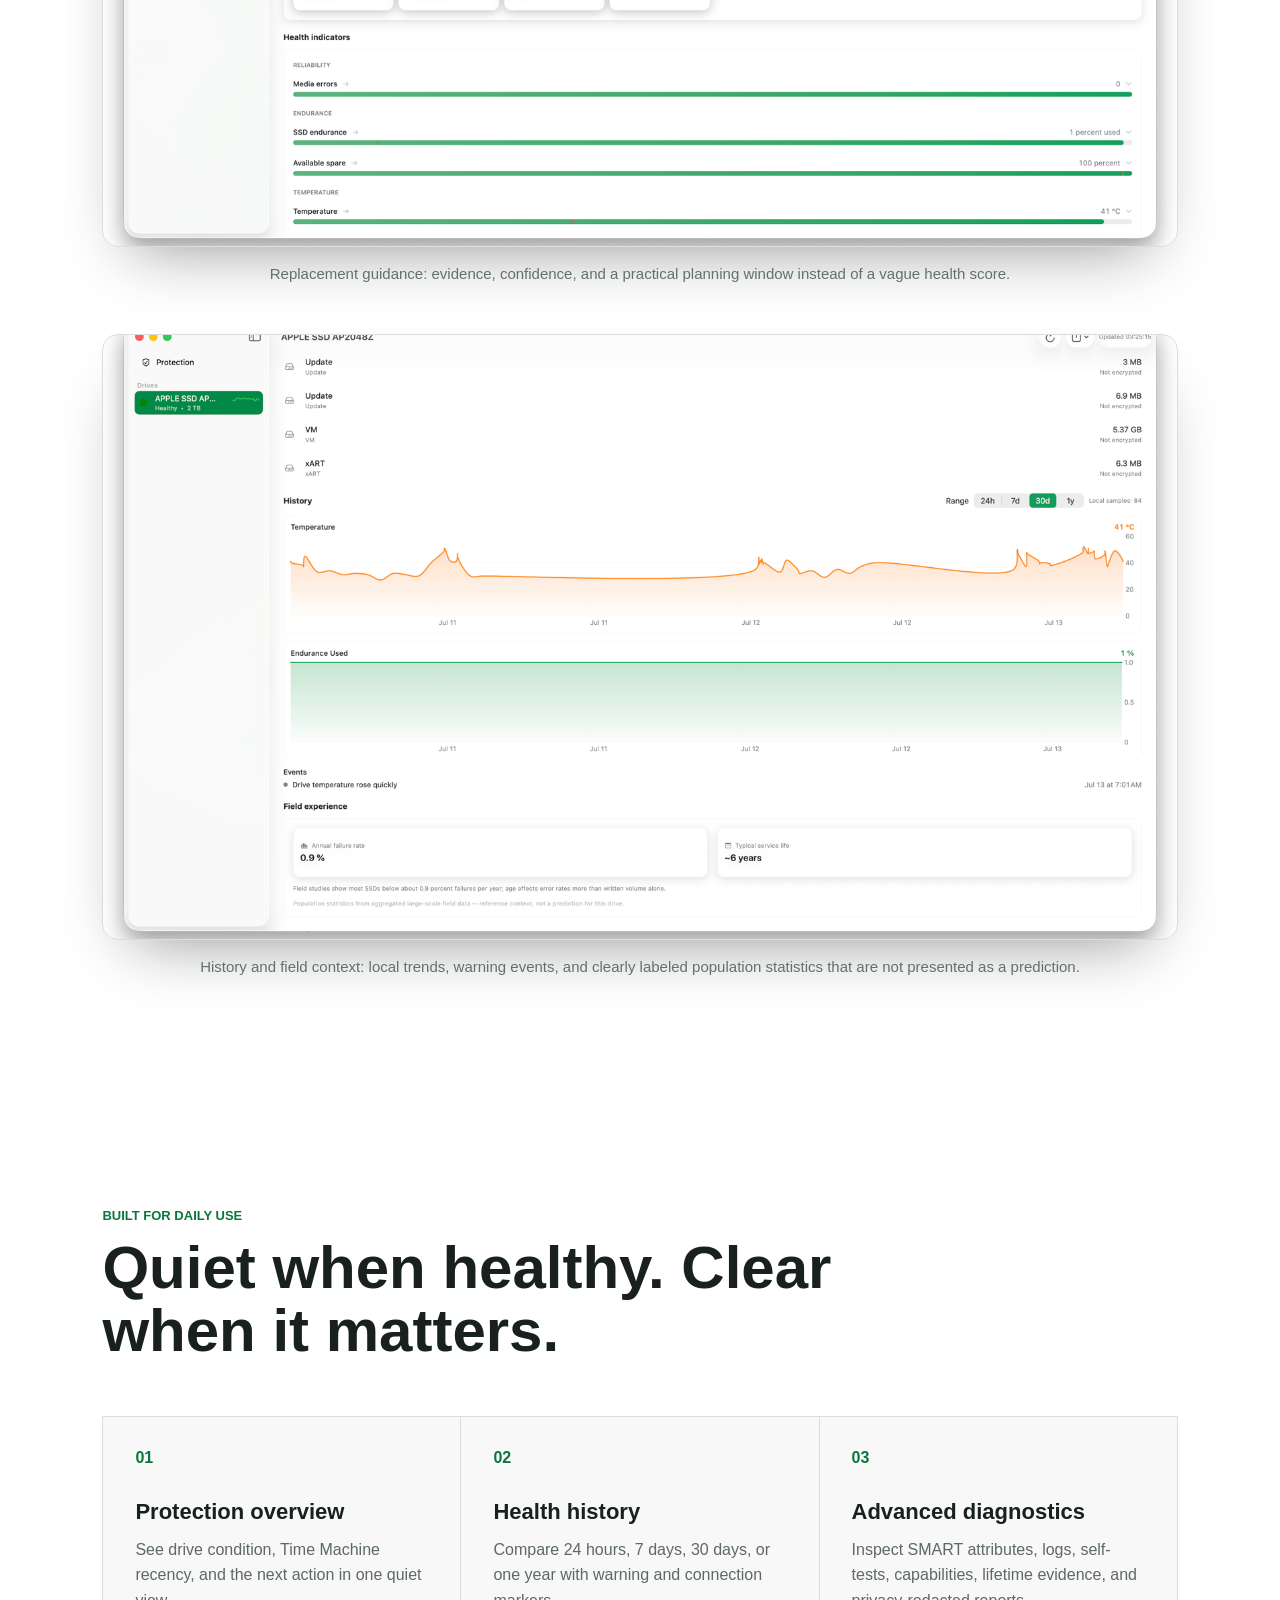
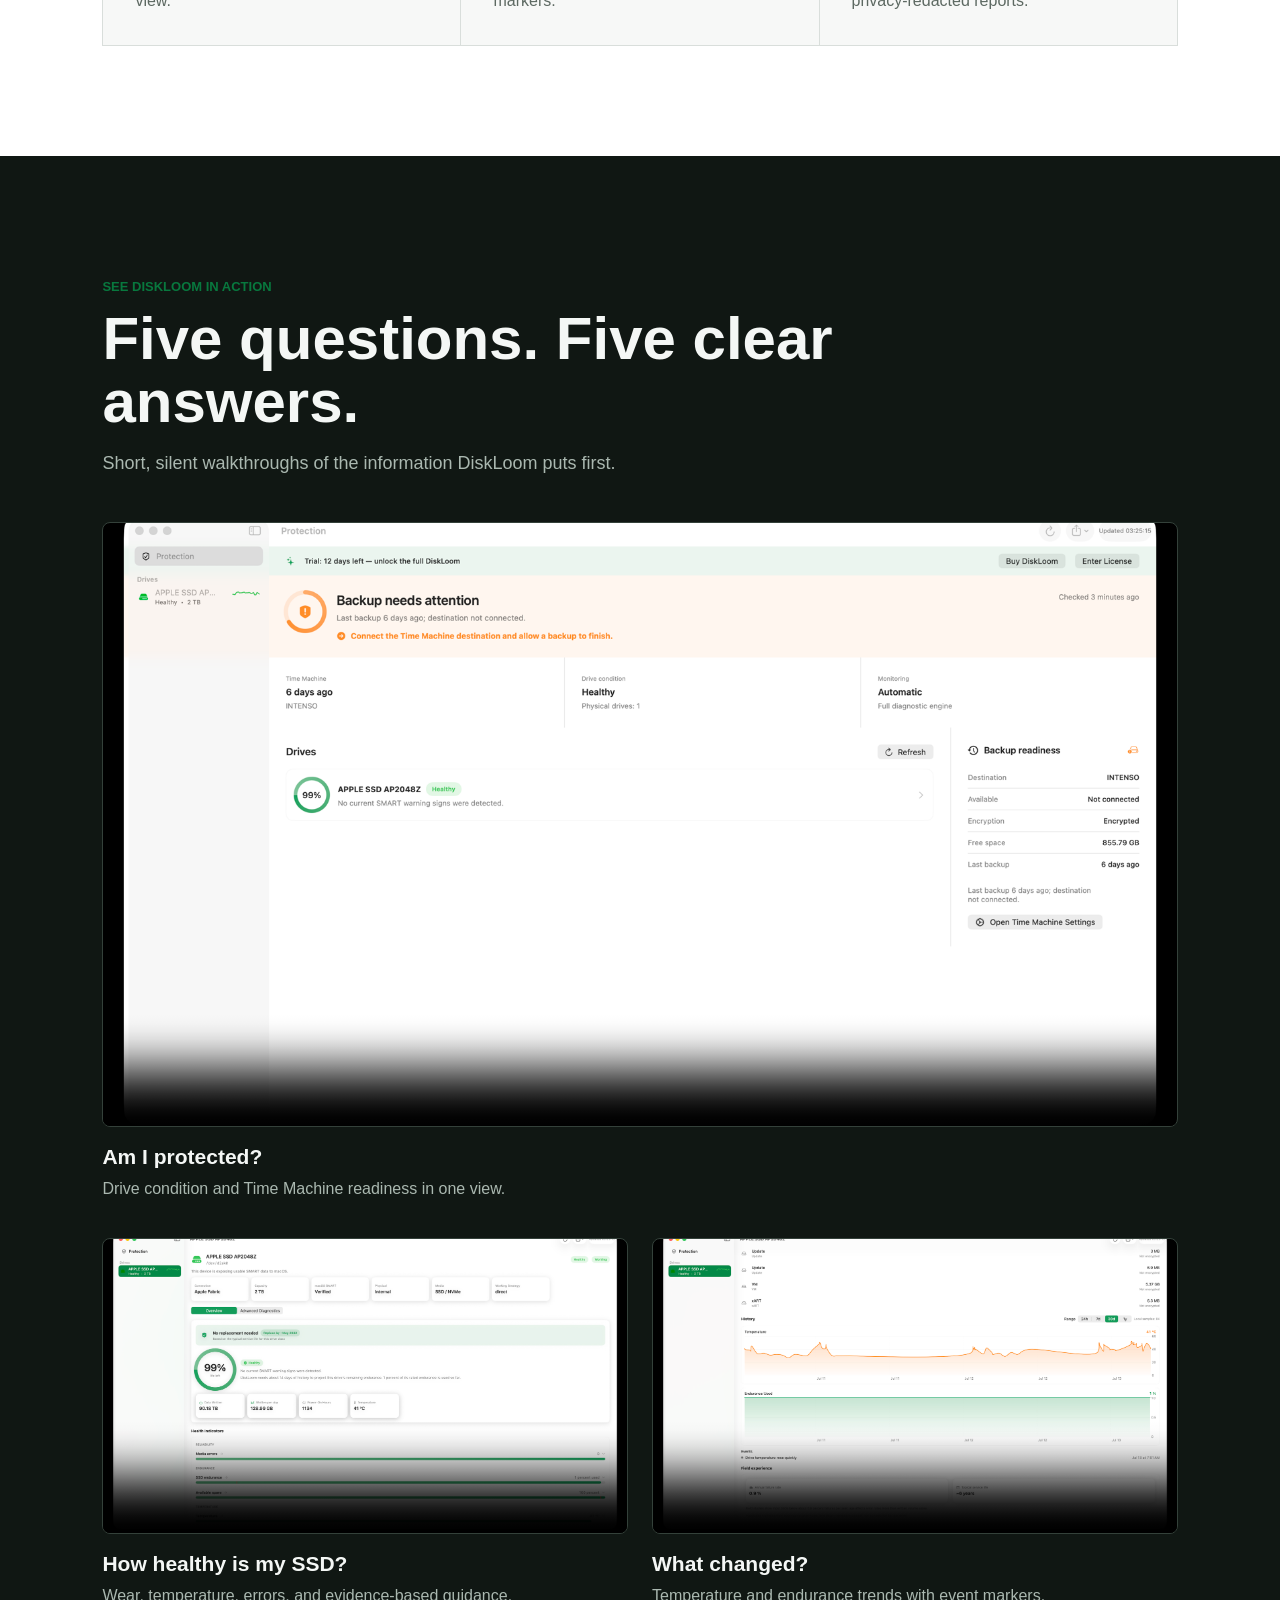
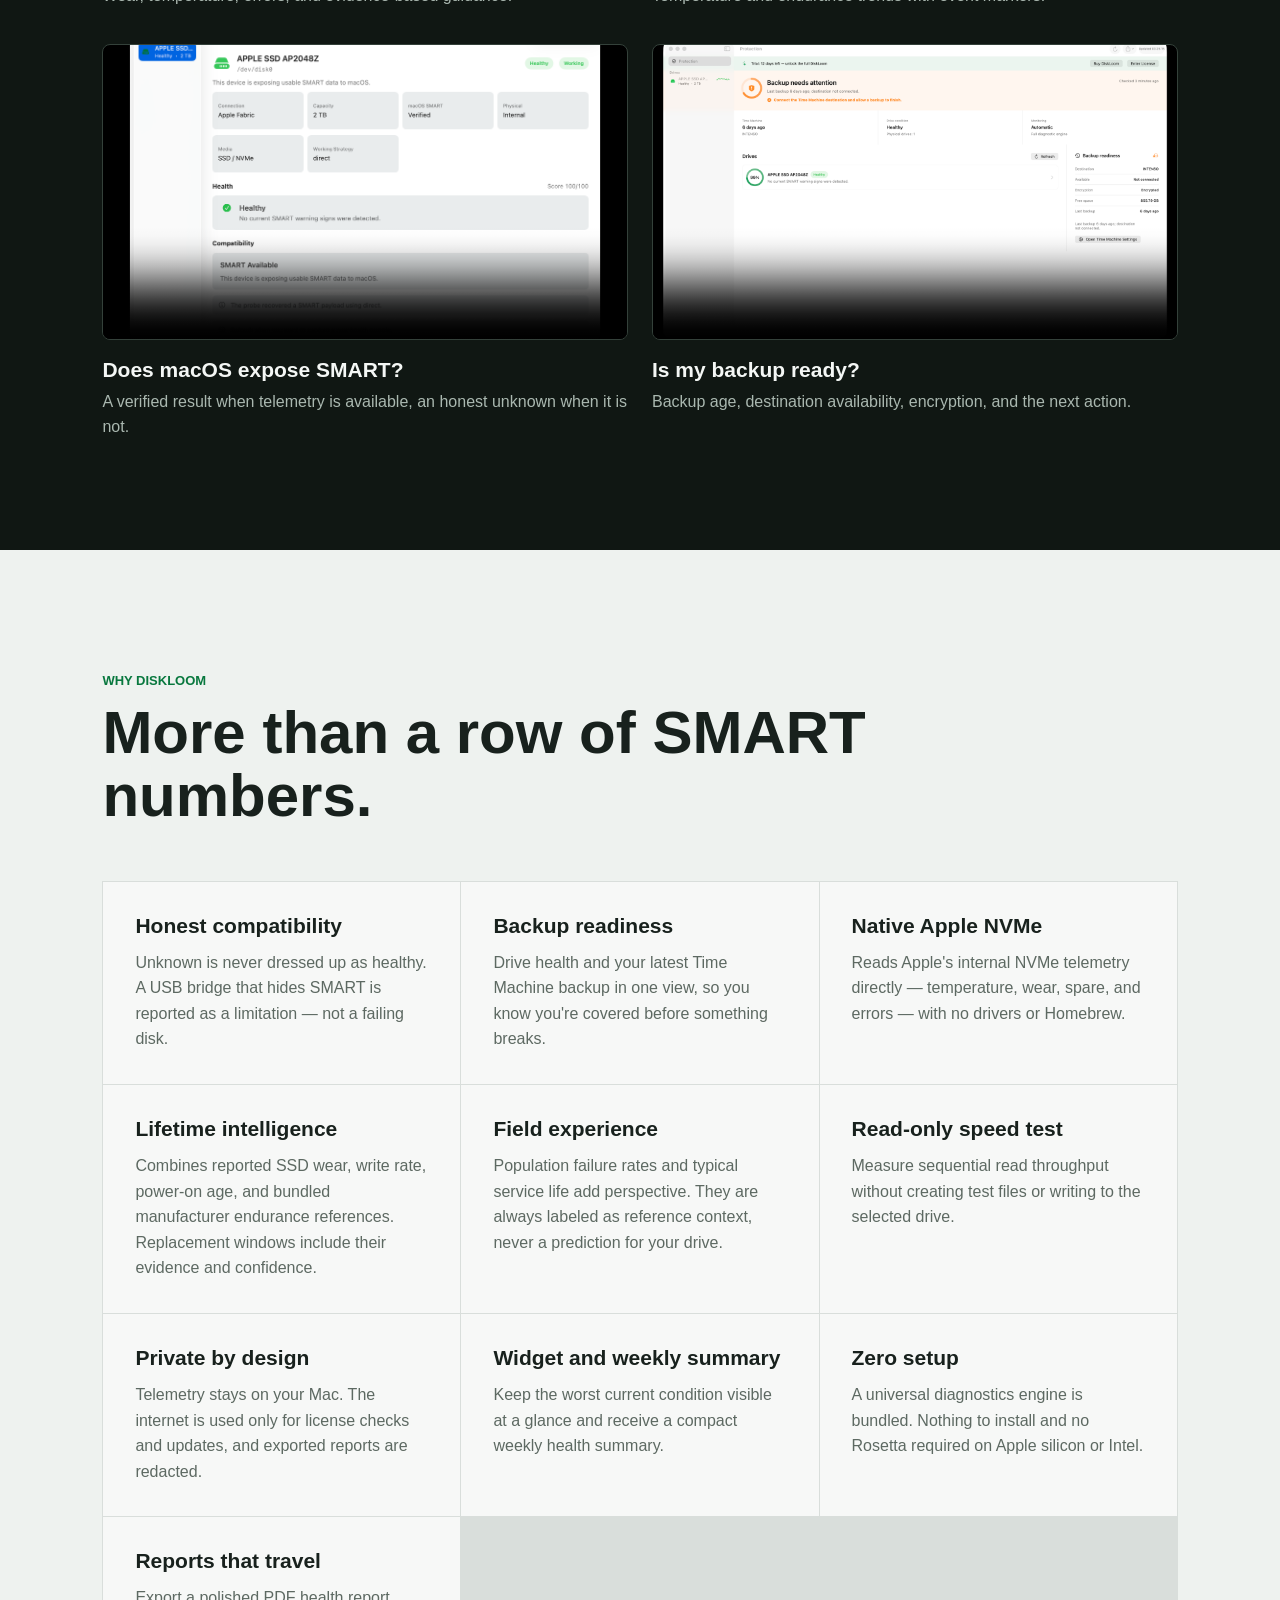
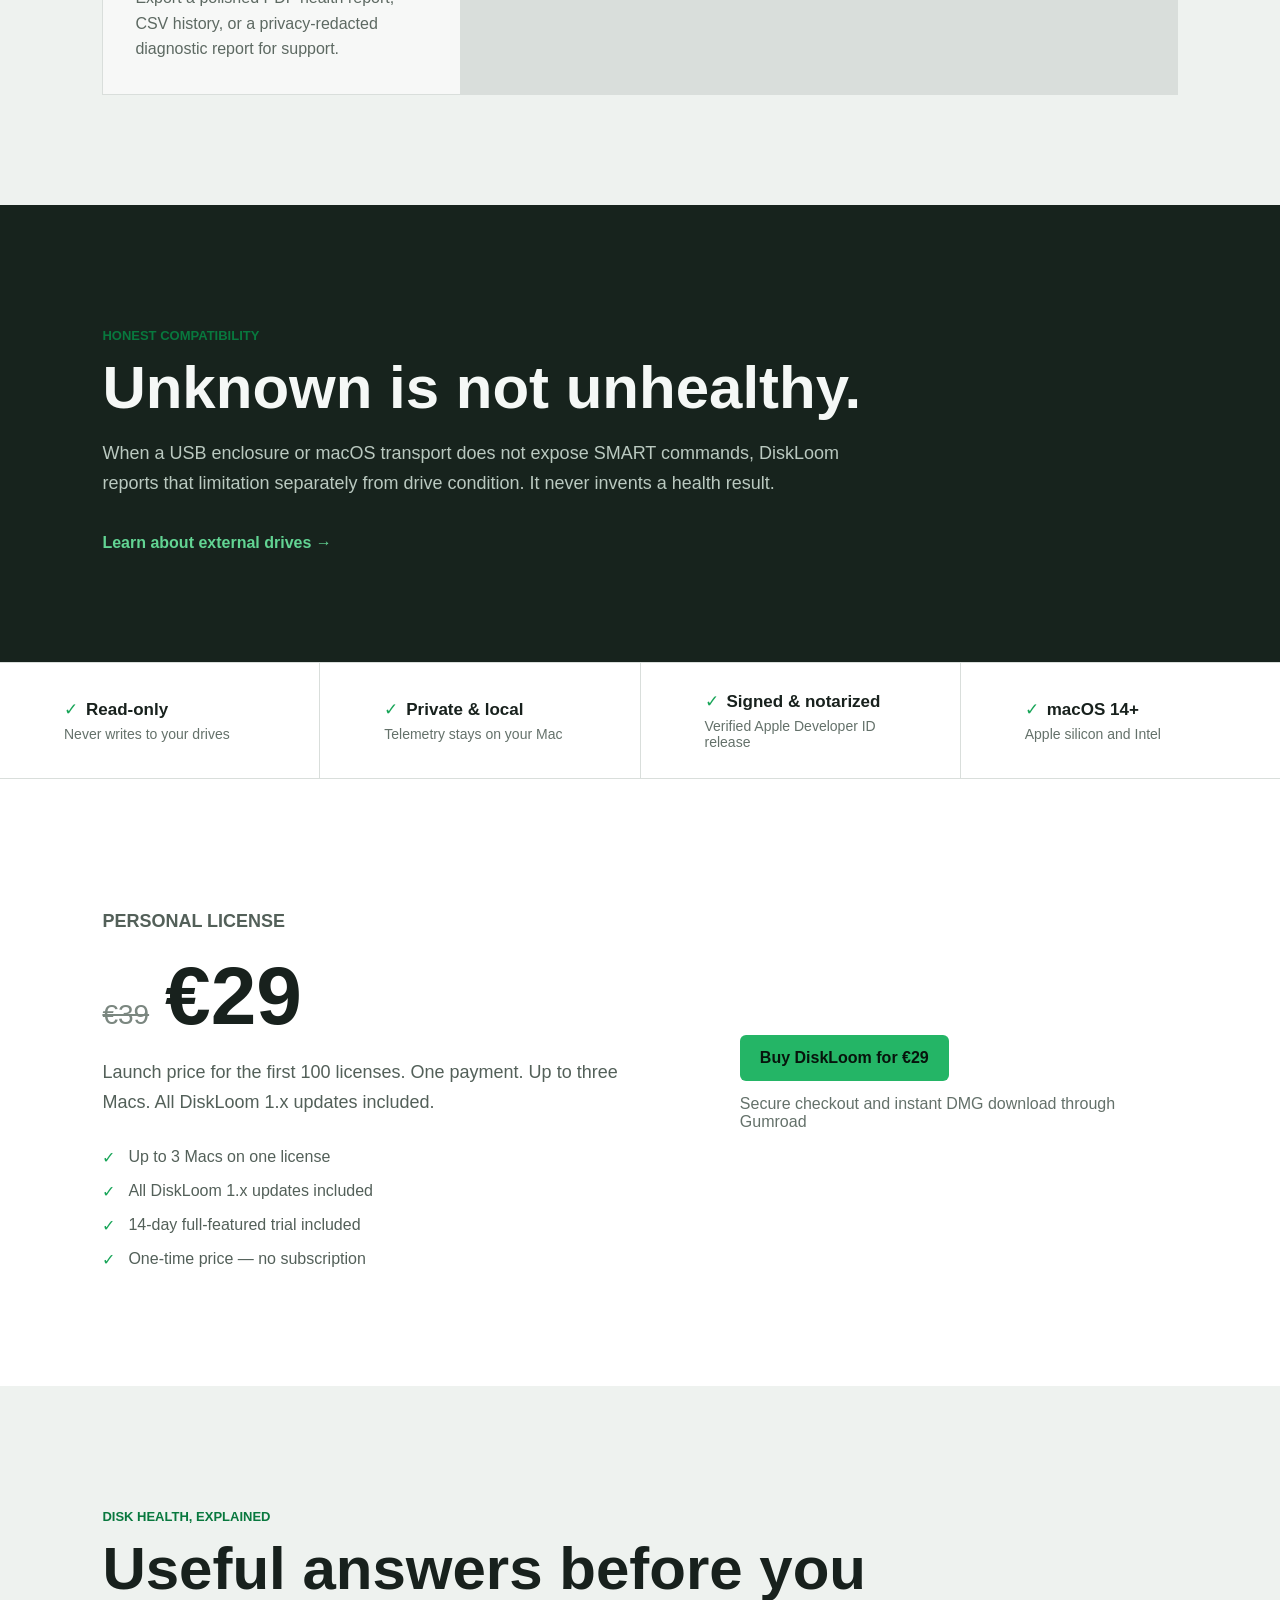
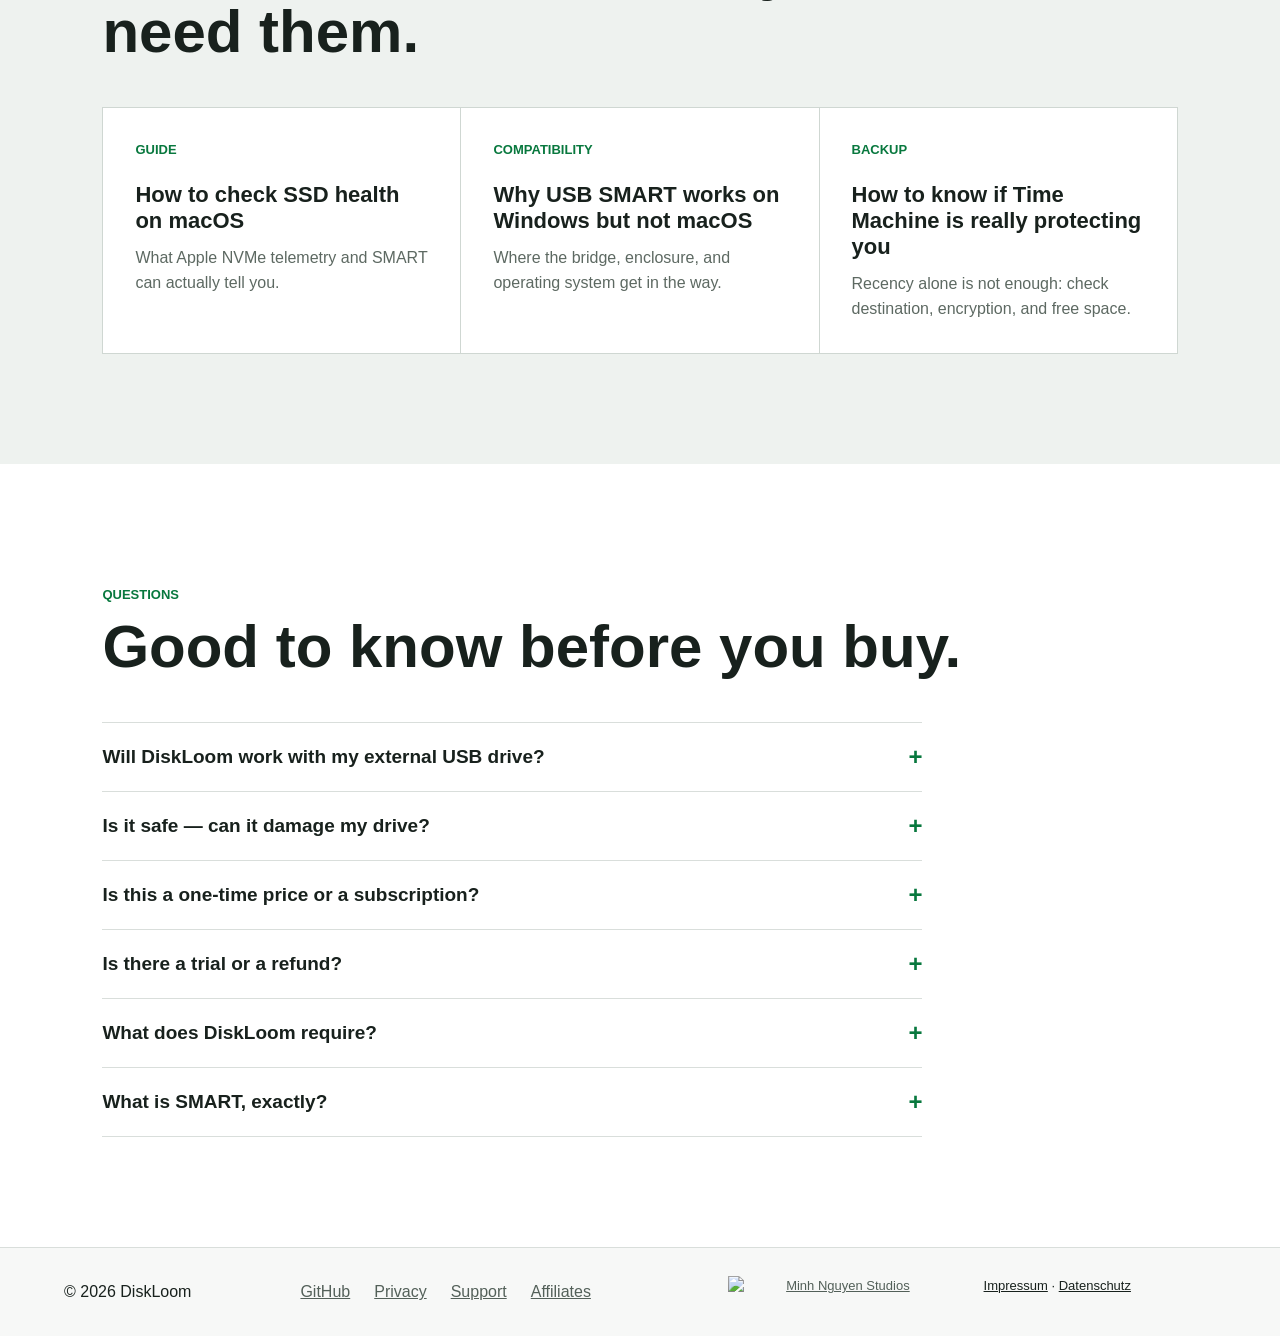
==== commit 78c8d906: "Studio-Logo größer und präsenter" ====
--- a/index.html
+++ b/index.html
@@ -274,7 +274,7 @@
     <a href="affiliates.html">Affiliates</a>
   <!-- Minh Nguyen Studios -->
 <div class="minh-studio" style="clear:both;margin:20px auto 0;text-align:center;font-size:13px;line-height:1.6">
-<a href="https://minh.systems/" aria-label="Minh Nguyen Studios" style="display:inline-block"><img src="https://minh.systems/brand/minh_studios_wortmarke_hell.svg" alt="Minh Nguyen Studios" width="160" height="40" style="display:block;margin:0 auto;width:160px;height:auto;border:0"></a>
+<a href="https://minh.systems/" aria-label="Minh Nguyen Studios" style="display:inline-block"><img src="https://minh.systems/brand/minh_studios_wortmarke_hell.svg" alt="Minh Nguyen Studios" width="280" height="70" style="display:block;margin:8px auto 4px;width:280px;max-width:80%;height:auto;border:0"></a>
 <a href="https://minh.systems/impressum/" style="color:inherit">Impressum</a> · <a href="https://minh.systems/datenschutz/" style="color:inherit">Datenschutz</a>
 </div>
 </footer>
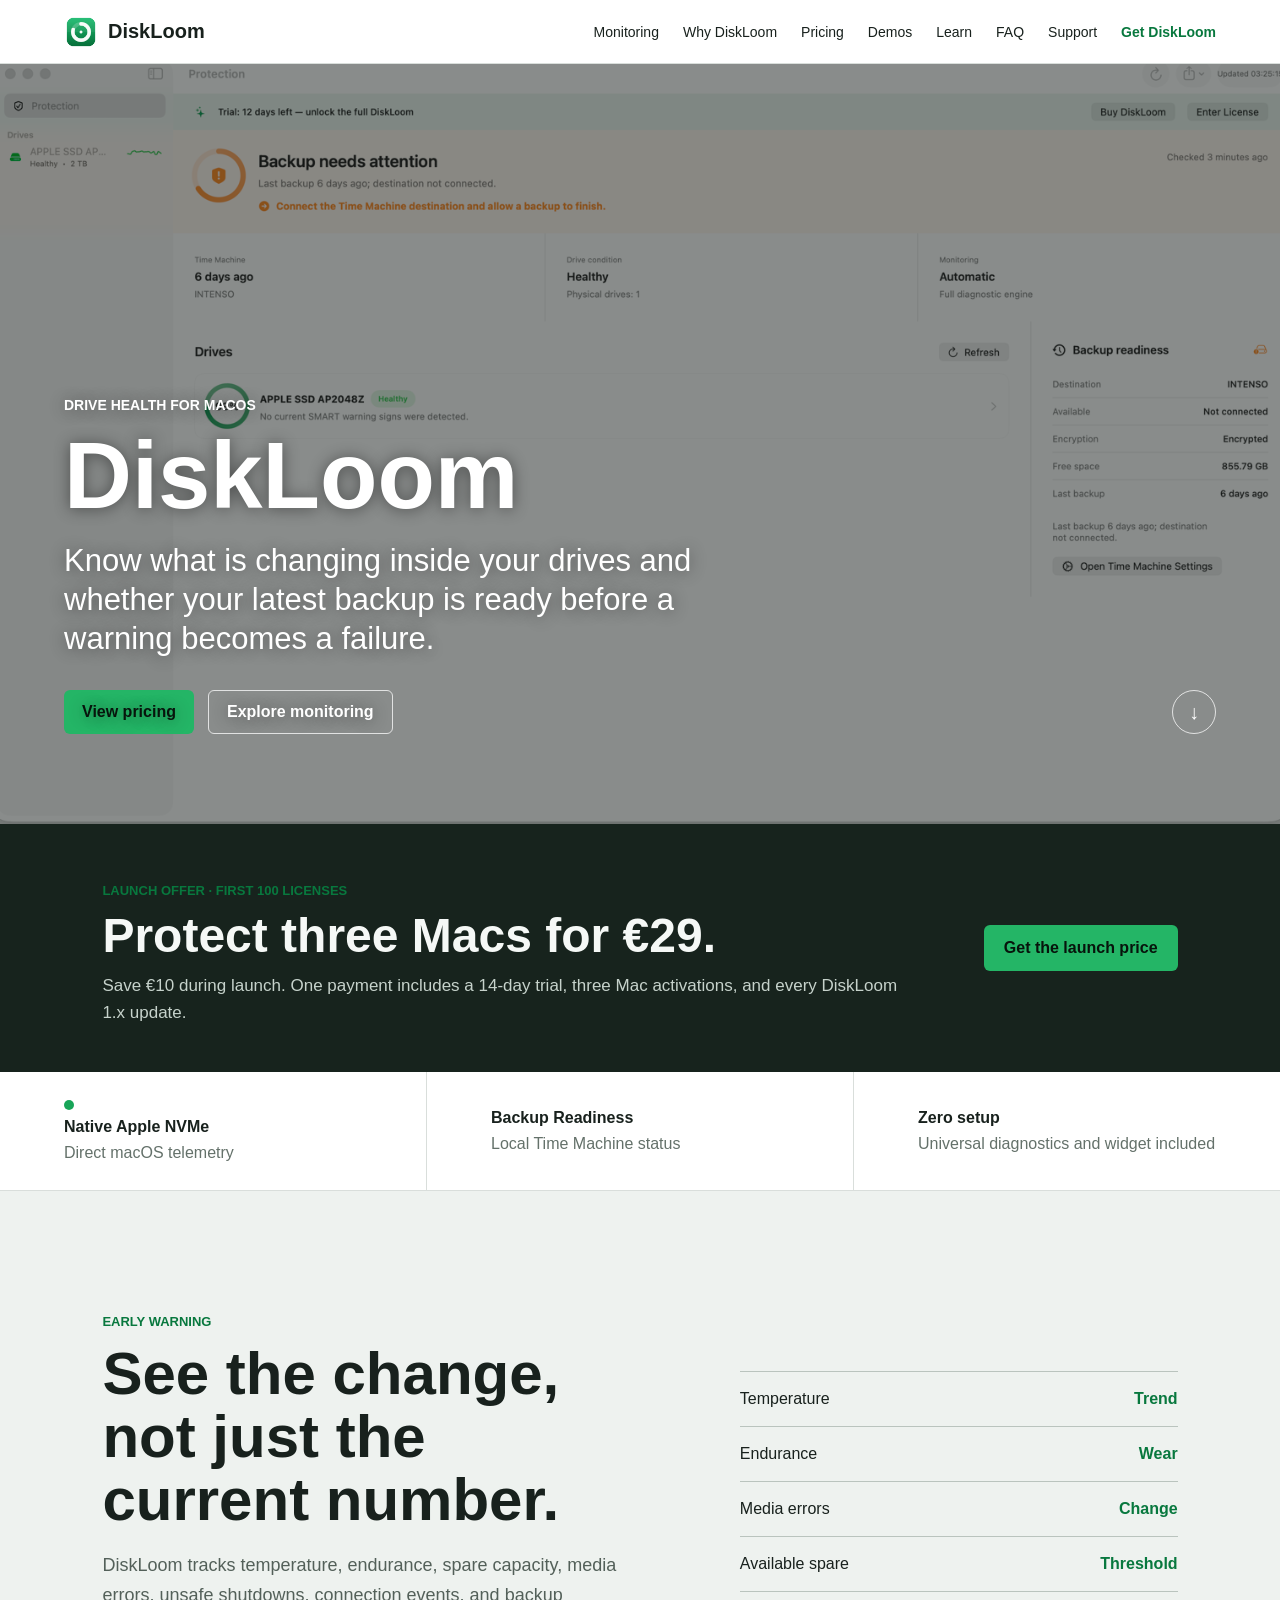
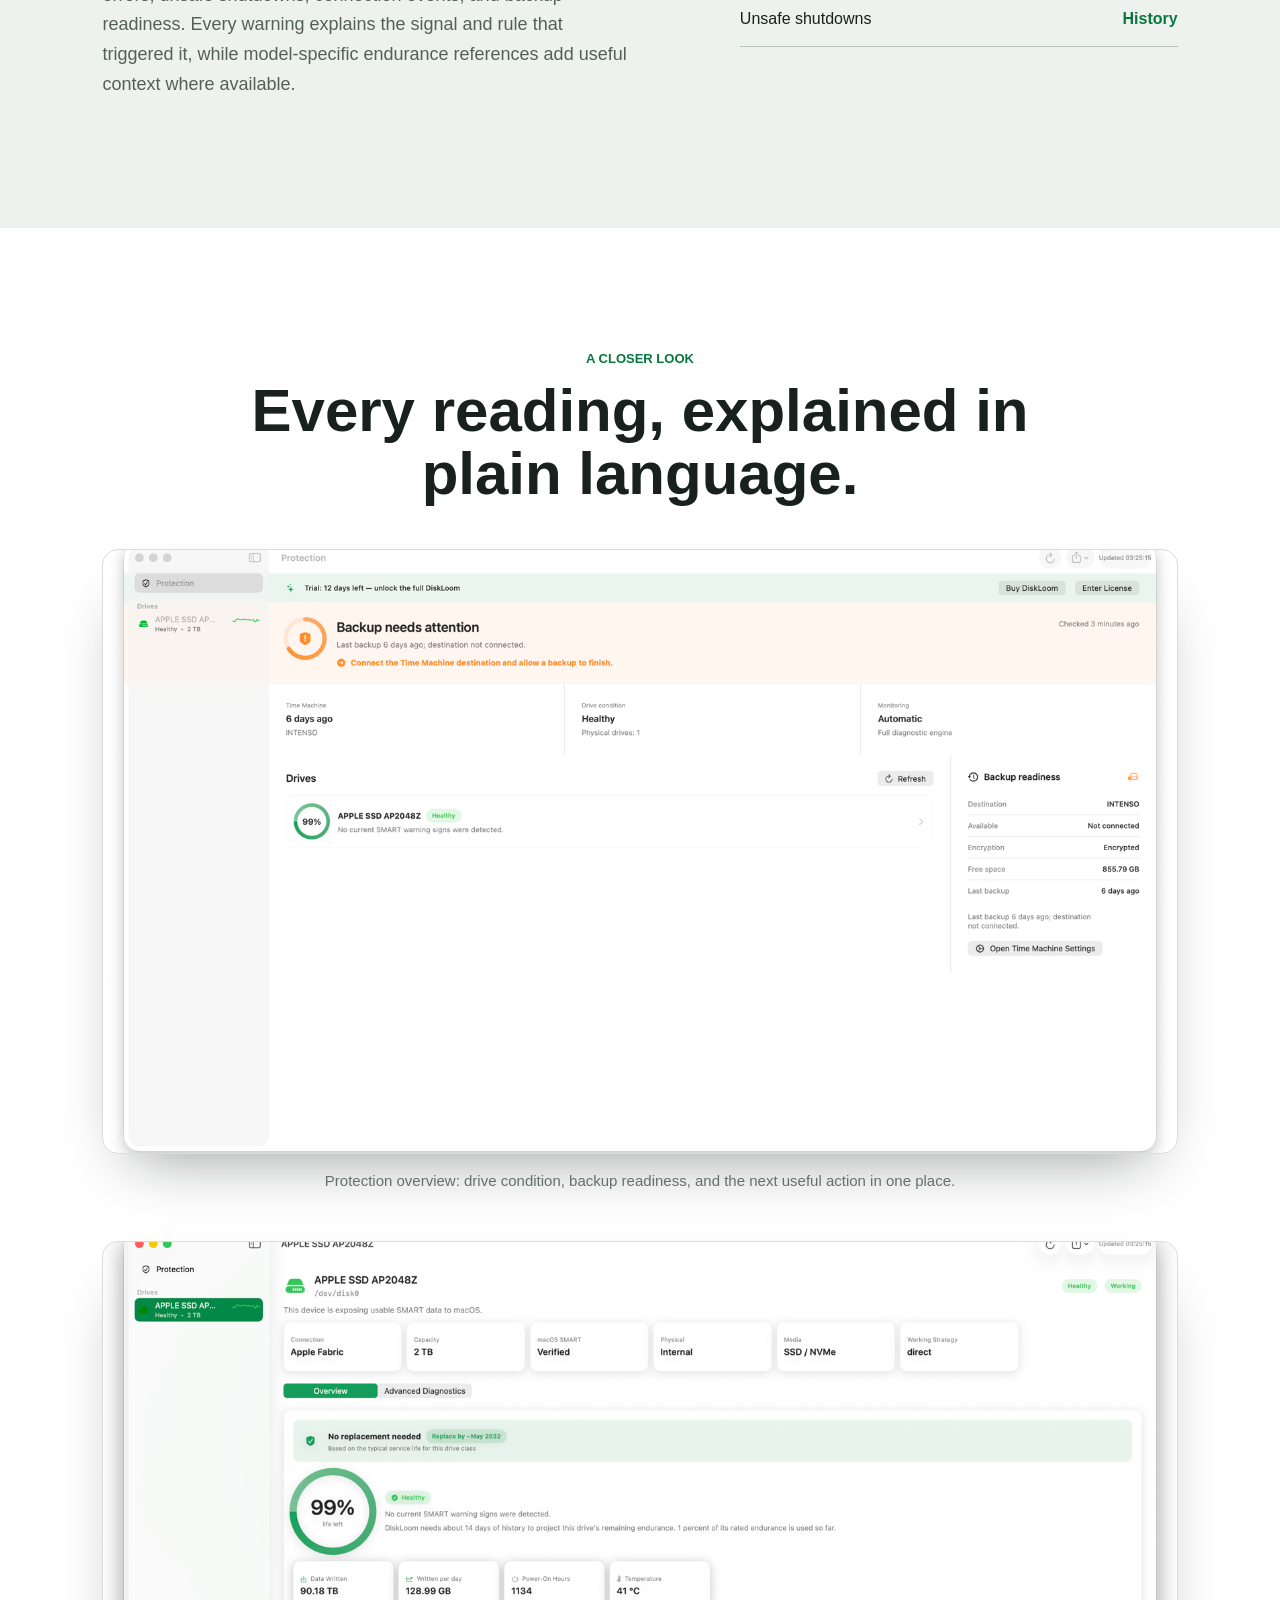
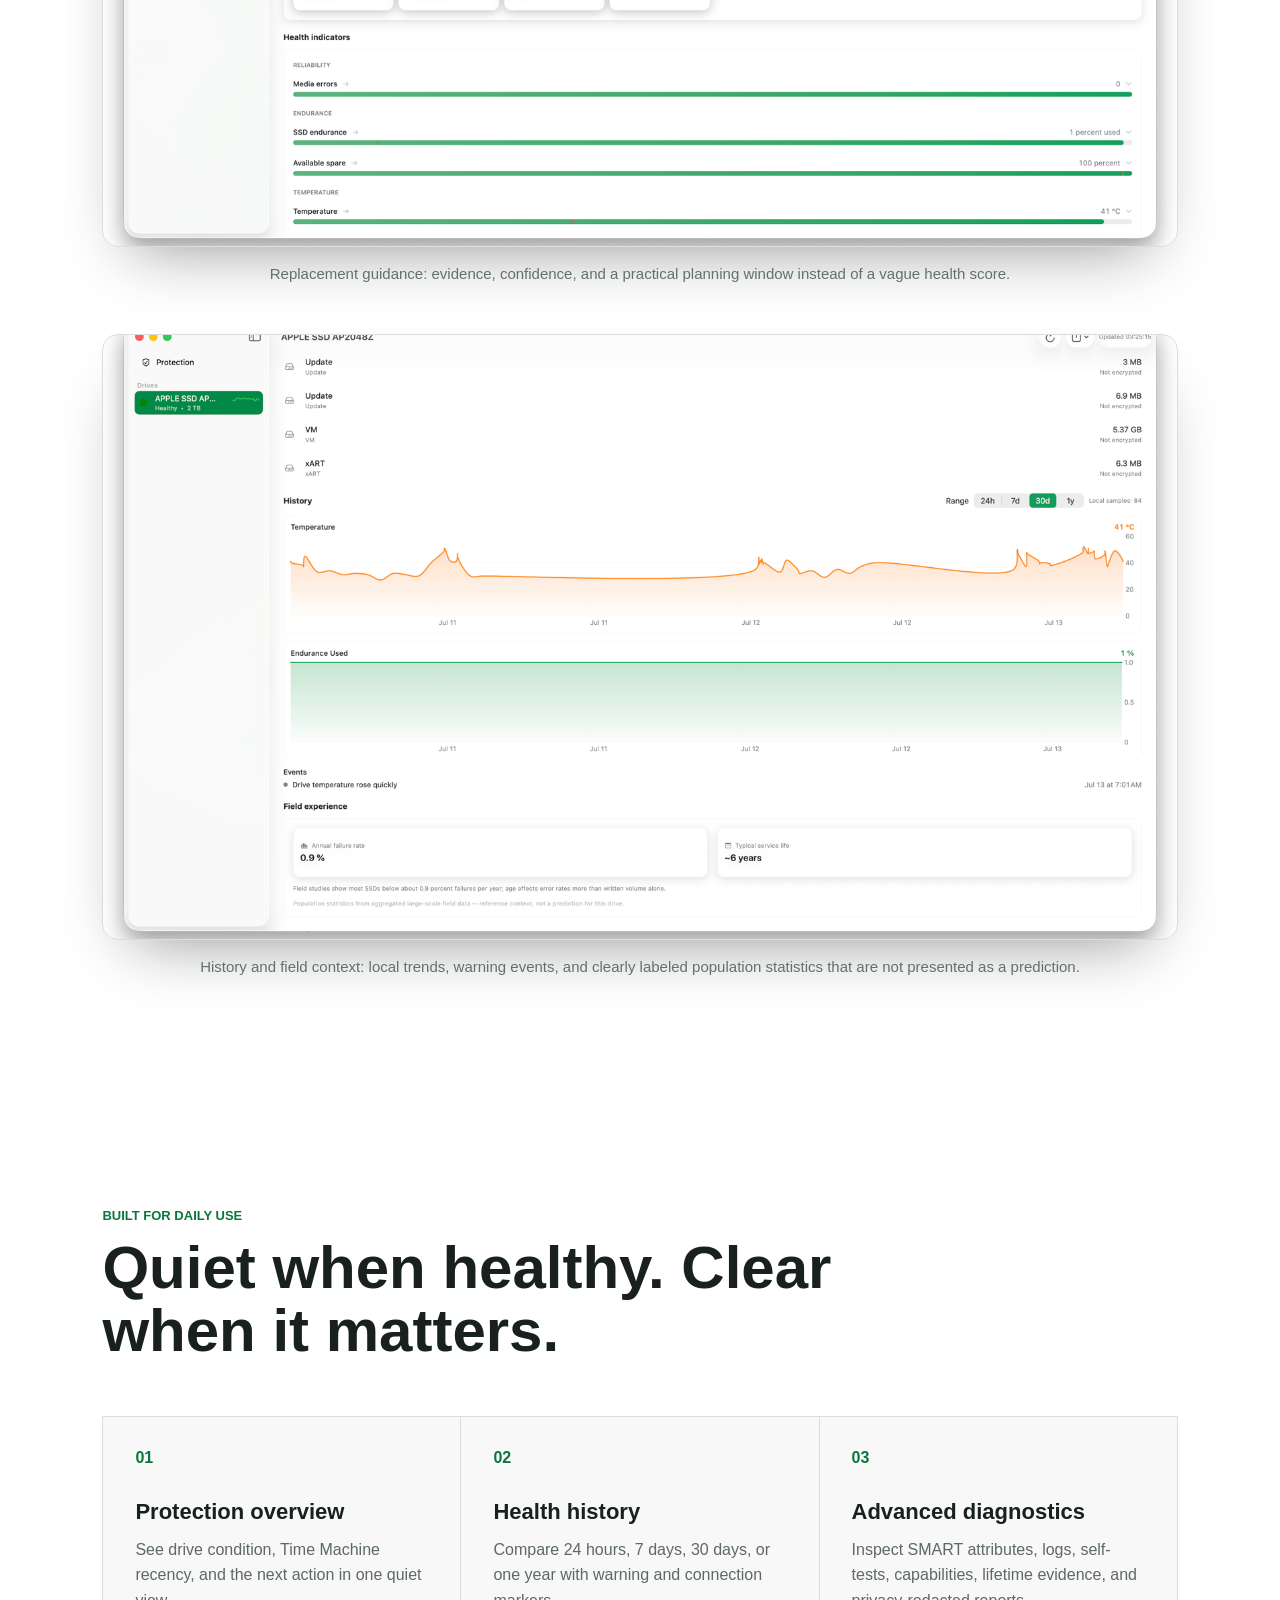
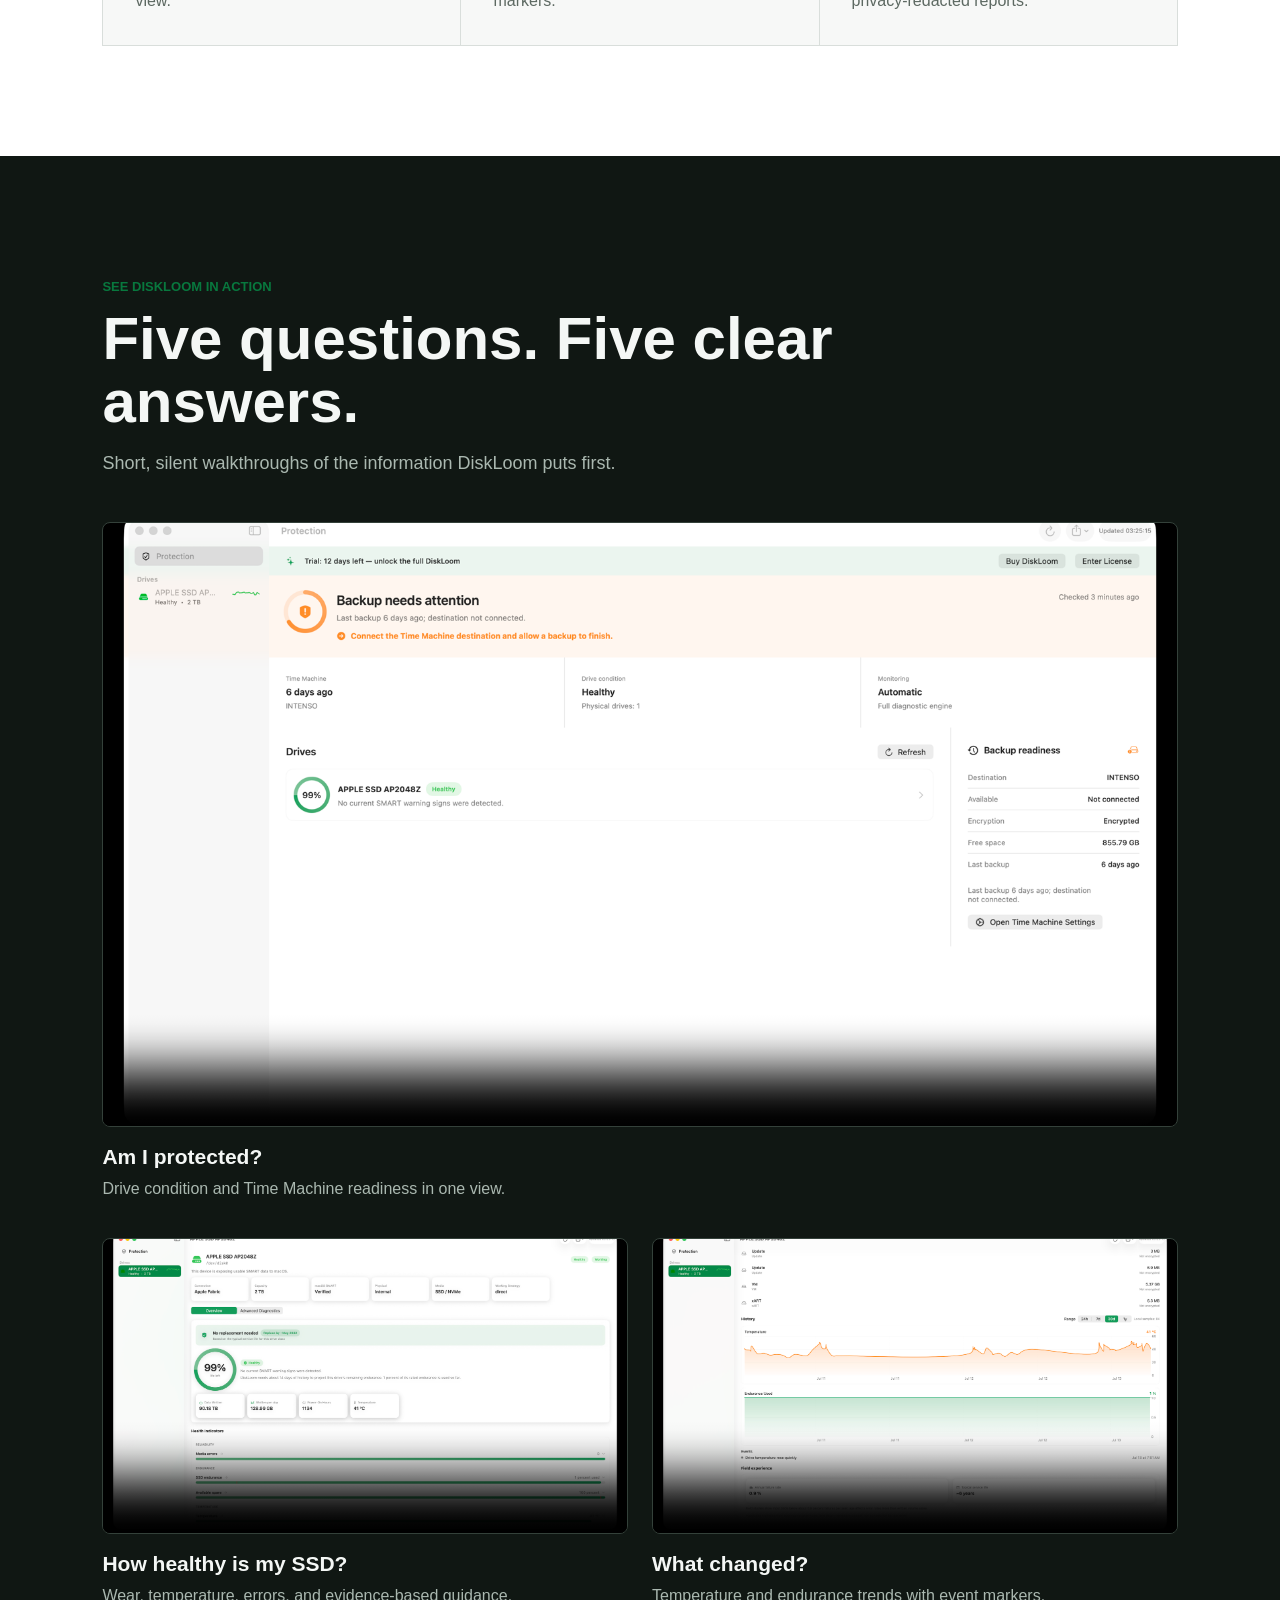
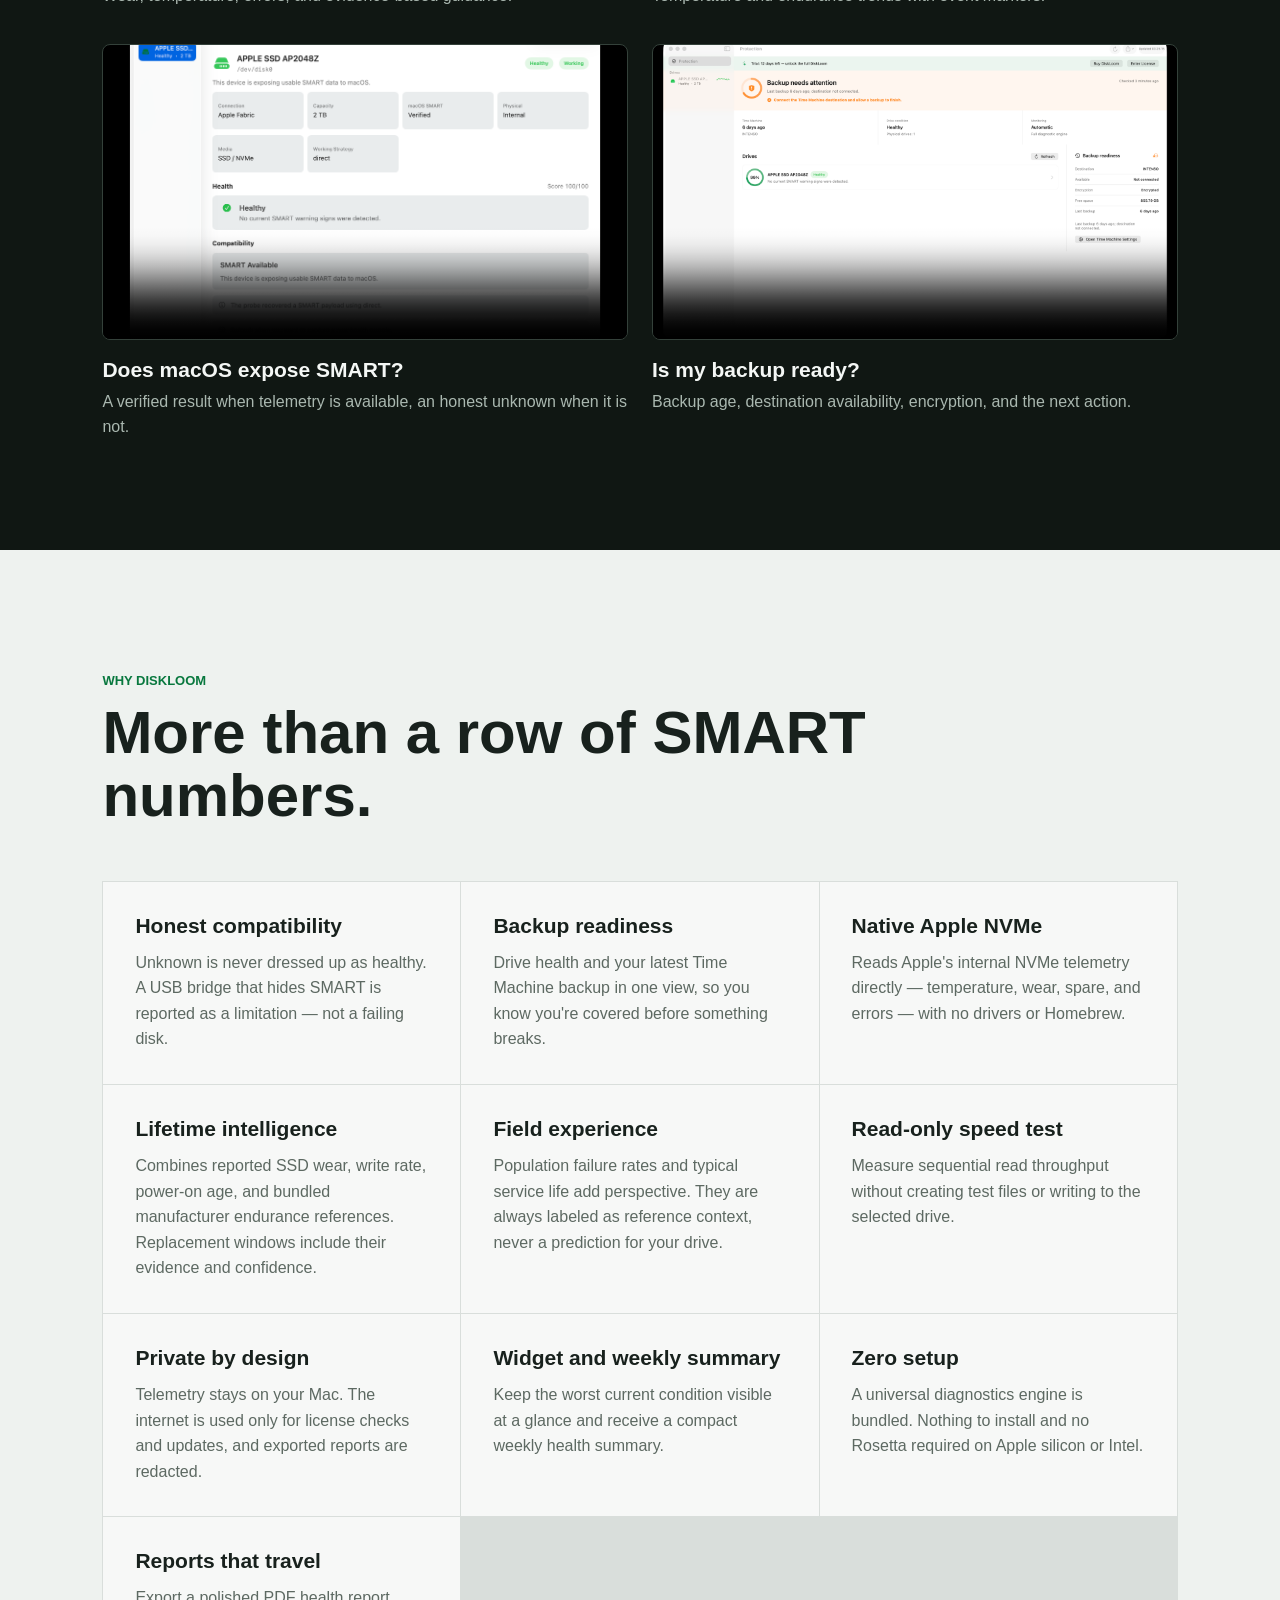
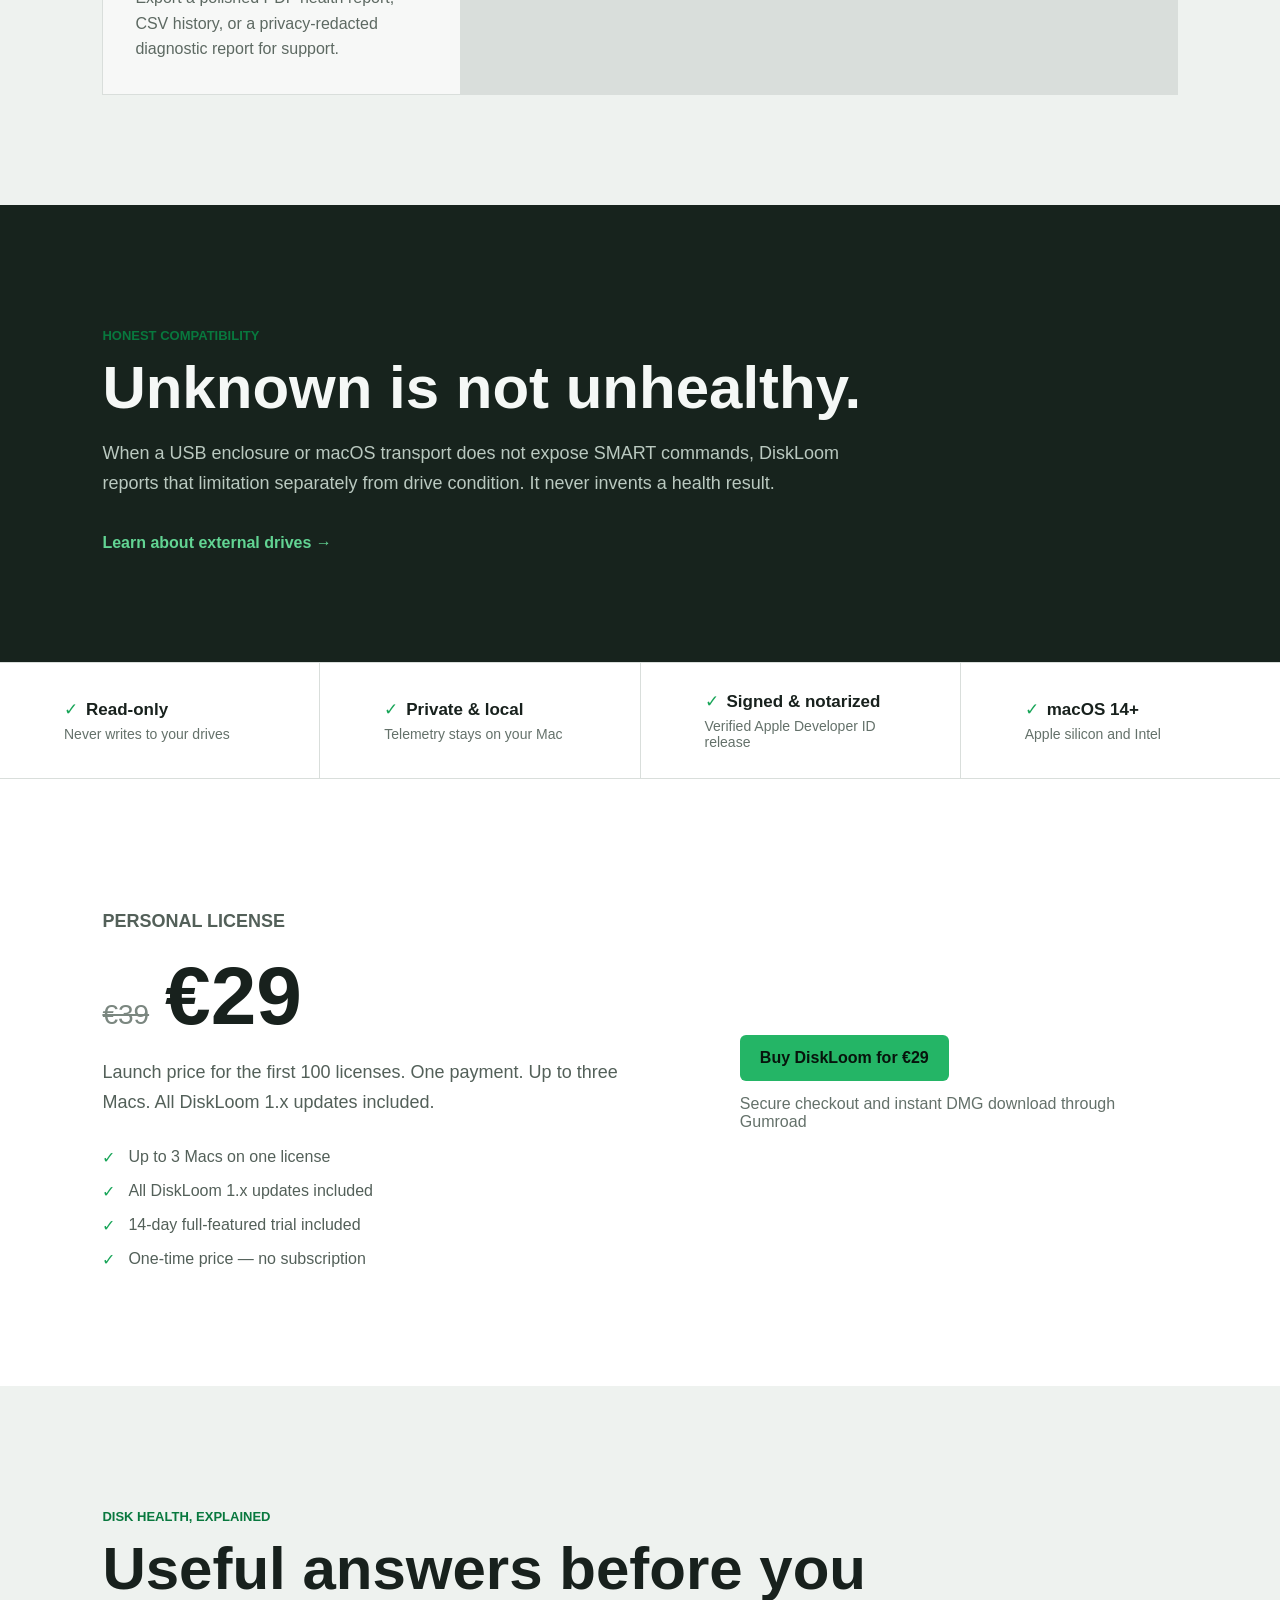
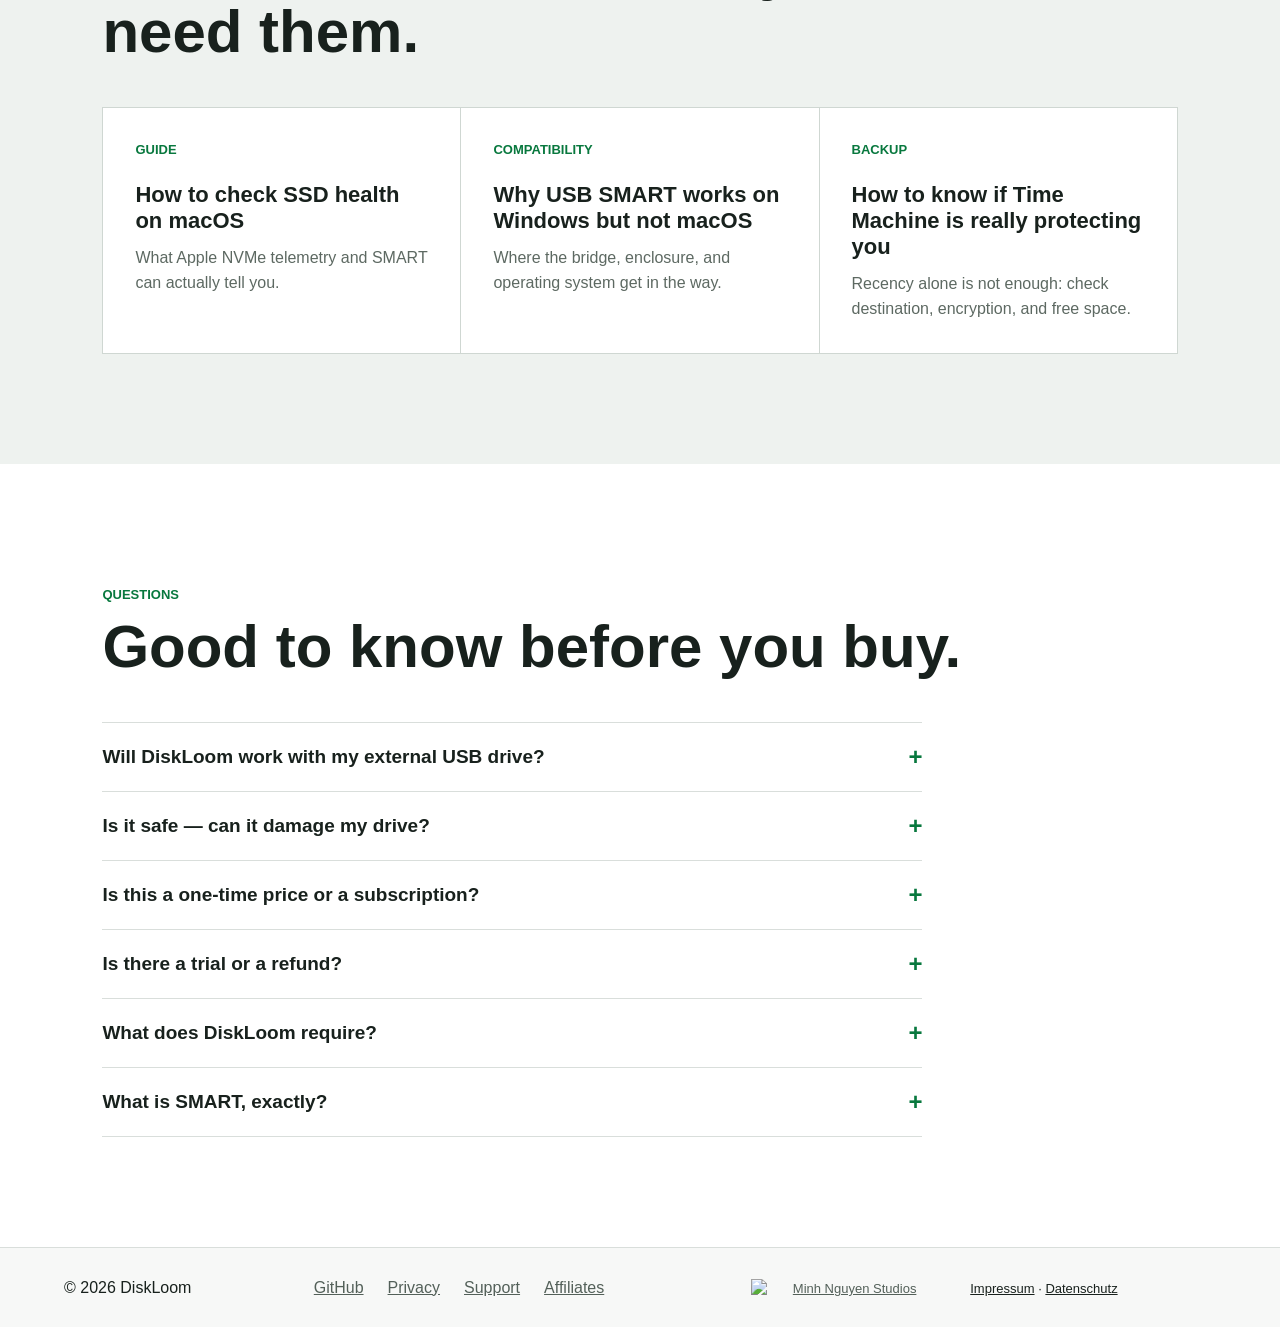
==== commit cb3e7a9b: "Studio-Logo: Weißraum entfernt, größer" ====
--- a/index.html
+++ b/index.html
@@ -274,7 +274,7 @@
     <a href="affiliates.html">Affiliates</a>
   <!-- Minh Nguyen Studios -->
 <div class="minh-studio" style="clear:both;margin:20px auto 0;text-align:center;font-size:13px;line-height:1.6">
-<a href="https://minh.systems/" aria-label="Minh Nguyen Studios" style="display:inline-block"><img src="https://minh.systems/brand/minh_studios_wortmarke_hell.svg" alt="Minh Nguyen Studios" width="280" height="70" style="display:block;margin:8px auto 4px;width:280px;max-width:80%;height:auto;border:0"></a>
+<a href="https://minh.systems/" aria-label="Minh Nguyen Studios" style="display:inline-block"><img src="https://minh.systems/brand/minh_studios_wortmarke_hell.svg" alt="Minh Nguyen Studios" width="240" height="52" style="display:block;margin:10px auto 6px;width:240px;max-width:80%;height:auto;border:0"></a>
 <a href="https://minh.systems/impressum/" style="color:inherit">Impressum</a> · <a href="https://minh.systems/datenschutz/" style="color:inherit">Datenschutz</a>
 </div>
 </footer>
